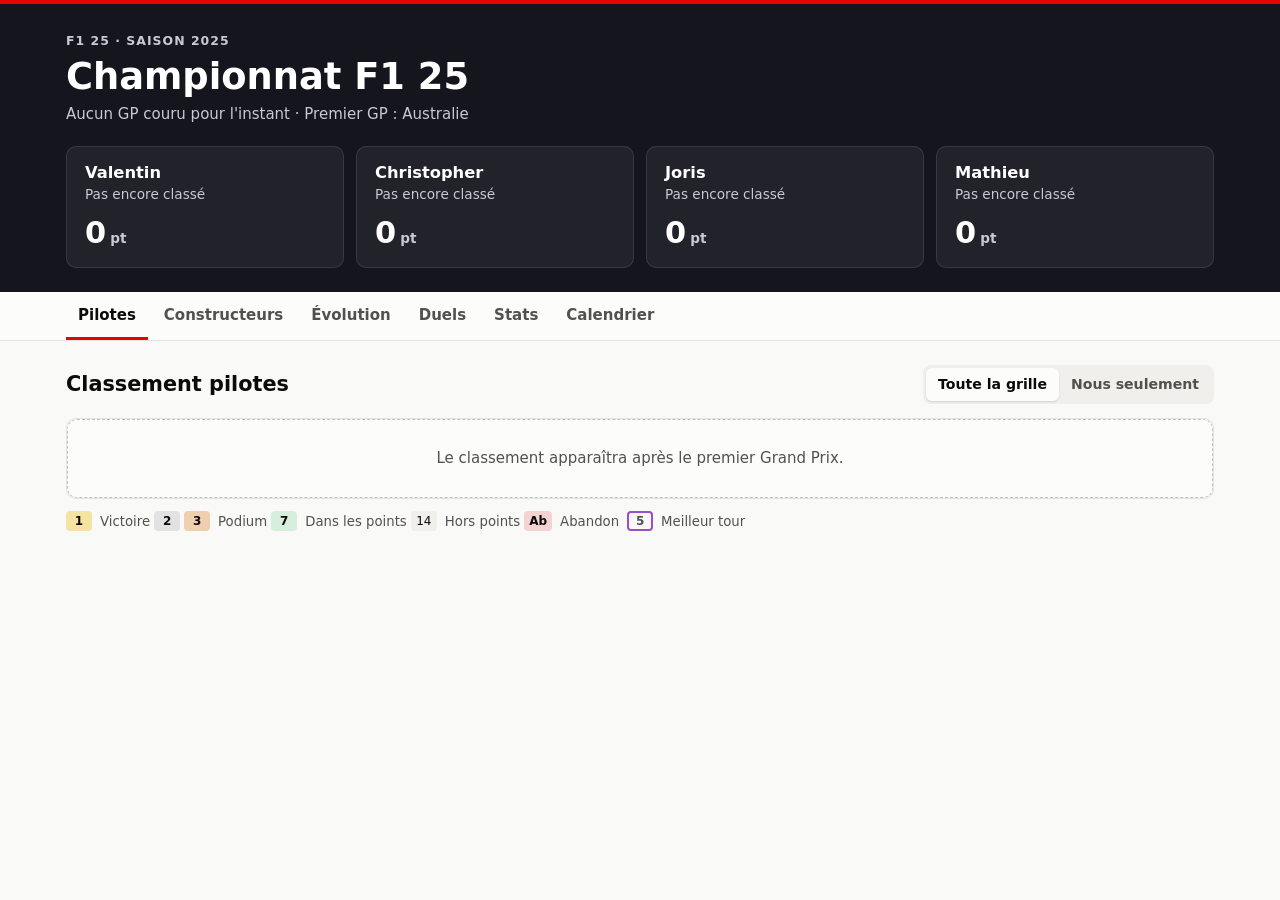
==== docs/index.html @ ed290961 "Championnat F1 25 : enregistreur de télémétrie et page publique Enregistre automatiquement le classe" ====
<!doctype html>
<html lang="fr">
<head>
  <meta charset="utf-8">
  <meta name="viewport" content="width=device-width, initial-scale=1">
  <title>Championnat F1 25</title>
  <meta name="description" content="Classement général de notre championnat F1 25, mis à jour après chaque Grand Prix.">
  <link rel="icon" href="data:image/svg+xml,%3Csvg xmlns='http://www.w3.org/2000/svg' viewBox='0 0 32 32'%3E%3Crect width='32' height='32' rx='6' fill='%23e10600'/%3E%3Cpath d='M6 22l8-12h12l-2 3H15.5l-1.4 2H22l-2 3h-8l-2 4z' fill='white'/%3E%3C/svg%3E">
  <link rel="stylesheet" href="style.css">
</head>
<body>
  <header class="entete">
    <div class="conteneur">
      <p class="surtitre" id="surtitre">F1 25</p>
      <h1 id="titre">Championnat F1 25</h1>
      <p class="sous-titre" id="sous-titre">Chargement…</p>
      <div class="cartes" id="cartes"></div>
    </div>
  </header>

  <nav class="onglets" aria-label="Sections">
    <div class="conteneur onglets-liste" role="tablist">
      <a href="#pilotes" role="tab">Pilotes</a>
      <a href="#ecuries" role="tab">Constructeurs</a>
      <a href="#evolution" role="tab">Évolution</a>
      <a href="#duels" role="tab">Duels</a>
      <a href="#stats" role="tab">Stats</a>
      <a href="#calendrier" role="tab">Calendrier</a>
    </div>
  </nav>

  <main class="conteneur">
    <section id="pilotes" class="section" role="tabpanel">
      <div class="section-tete">
        <h2>Classement pilotes</h2>
        <div class="bascule" data-filtre="pilotes">
          <button type="button" data-valeur="tous" aria-pressed="true">Toute la grille</button>
          <button type="button" data-valeur="nous" aria-pressed="false">Nous seulement</button>
        </div>
      </div>
      <div class="tableau-defilant" id="table-pilotes"></div>
      <p class="legende-cases">
        <span class="case p1">1</span> Victoire
        <span class="case p2">2</span><span class="case p3">3</span> Podium
        <span class="case pts">7</span> Dans les points
        <span class="case hors">14</span> Hors points
        <span class="case ab">Ab</span> Abandon
        <span class="mt-exemple">5</span> Meilleur tour
      </p>
    </section>

    <section id="ecuries" class="section" role="tabpanel" hidden>
      <div class="section-tete"><h2>Classement constructeurs</h2></div>
      <div class="tableau-defilant" id="table-ecuries"></div>
    </section>

    <section id="evolution" class="section" role="tabpanel" hidden>
      <div class="section-tete">
        <h2>Évolution du classement</h2>
        <div class="bascule" data-filtre="evolution">
          <button type="button" data-valeur="points" aria-pressed="true">Points</button>
          <button type="button" data-valeur="rang" aria-pressed="false">Position</button>
        </div>
      </div>
      <div class="carte-graphique">
        <p class="graphique-titre" id="graphique-titre"></p>
        <div class="legende" id="legende"></div>
        <div class="graphique" id="graphique"></div>
      </div>
    </section>

    <section id="duels" class="section" role="tabpanel" hidden>
      <div class="section-tete"><h2>Duels</h2></div>
      <p class="aide">Nombre de courses où chacun a fini devant l'autre, quand les deux étaient au départ.</p>
      <div class="duels" id="liste-duels"></div>
      <h3>Tableau des face-à-face</h3>
      <div class="tableau-defilant" id="matrice-duels"></div>
    </section>

    <section id="stats" class="section" role="tabpanel" hidden>
      <div class="section-tete">
        <h2>Stats pilotes</h2>
        <div class="bascule" data-filtre="stats">
          <button type="button" data-valeur="nous" aria-pressed="true">Nous seulement</button>
          <button type="button" data-valeur="tous" aria-pressed="false">Toute la grille</button>
        </div>
      </div>
      <div class="tableau-defilant" id="table-stats"></div>
    </section>

    <section id="calendrier" class="section" role="tabpanel" hidden>
      <div class="section-tete"><h2>Calendrier</h2></div>
      <ol class="calendrier" id="liste-calendrier"></ol>
    </section>
  </main>

  <footer class="pied conteneur" id="pied"></footer>

  <div class="infobulle" id="infobulle" hidden></div>

  <script src="champ.js"></script>
  <script src="app.js"></script>
</body>
</html>
---- docs/style.css ----
:root {
  color-scheme: light;
  --page: #f9f9f7;
  --surface: #fcfcfb;
  --surface-2: #f0efec;
  --encre: #0b0b0b;
  --encre-2: #52514e;
  --discret: #6f6e69;
  --grille: #e1e0d9;
  --axe: #c3c2b7;
  --bordure: rgba(11, 11, 11, 0.10);
  --accent: #e10600;
  --entete: #15151e;
  --entete-encre: #ffffff;
  --entete-encre-2: #c9c9d1;

  /* Couleurs des joueurs (palette validée daltonisme, ordre fixe) */
  --j1: #2a78d6; --j2: #eb6834; --j3: #1baf7a; --j4: #eda100;
  --j5: #e87ba4; --j6: #008300; --j7: #6250d6; --j8: #e34948;
  --ref: #9b9a94;

  /* Cases de résultats */
  --c-p1: #f5e3a1; --c-p2: #e2e2e2; --c-p3: #efcfae; --c-pts: #d6eedb;
  --c-hors: #f0efec; --c-ab: #f5d3d3; --c-sel: rgba(42, 120, 214, 0.10);
}

@media (prefers-color-scheme: dark) {
  :root:where(:not([data-theme="light"])) {
    color-scheme: dark;
    --page: #0d0d0d; --surface: #1a1a19; --surface-2: #242422;
    --encre: #f0efec; --encre-2: #c3c2b7; --discret: #9a998f;
    --grille: #2c2c2a; --axe: #383835; --bordure: rgba(255, 255, 255, 0.10);
    --entete: #15151e;
    --j1: #3987e5; --j2: #d95926; --j3: #199e70; --j4: #c98500;
    --j5: #d55181; --j6: #008300; --j7: #9085e9; --j8: #e66767;
    --ref: #6f6e69;
    --c-p1: #5a4b14; --c-p2: #474747; --c-p3: #583922; --c-pts: #1e3b25;
    --c-hors: #262624; --c-ab: #4a2222; --c-sel: rgba(57, 135, 229, 0.16);
  }
}
:root[data-theme="dark"] {
  color-scheme: dark;
  --page: #0d0d0d; --surface: #1a1a19; --surface-2: #242422;
  --encre: #f0efec; --encre-2: #c3c2b7; --discret: #9a998f;
  --grille: #2c2c2a; --axe: #383835; --bordure: rgba(255, 255, 255, 0.10);
  --entete: #15151e;
  --j1: #3987e5; --j2: #d95926; --j3: #199e70; --j4: #c98500;
  --j5: #d55181; --j6: #008300; --j7: #9085e9; --j8: #e66767;
  --ref: #6f6e69;
  --c-p1: #5a4b14; --c-p2: #474747; --c-p3: #583922; --c-pts: #1e3b25;
  --c-hors: #262624; --c-ab: #4a2222; --c-sel: rgba(57, 135, 229, 0.16);
}

* { box-sizing: border-box; }
[hidden] { display: none !important; }
html { -webkit-text-size-adjust: 100%; }
body {
  margin: 0;
  background: var(--page);
  color: var(--encre);
  font: 15px/1.45 system-ui, -apple-system, "Segoe UI", Roboto, sans-serif;
}
h1, h2, h3 { line-height: 1.15; margin: 0; }
h2 { font-size: 1.3rem; }
h3 { font-size: 1.05rem; margin: 28px 0 10px; }
button { font: inherit; color: inherit; }
.conteneur { max-width: 1180px; margin: 0 auto; padding: 0 16px; }

/* --- En-tête ----------------------------------------------------------- */
.entete {
  background: var(--entete);
  color: var(--entete-encre);
  border-top: 4px solid var(--accent);
  padding: 28px 0 24px;
}
.surtitre {
  margin: 0 0 6px; font-size: 0.78rem; font-weight: 700; letter-spacing: 0.08em;
  text-transform: uppercase; color: var(--entete-encre-2);
}
.entete h1 { font-size: clamp(1.6rem, 4vw, 2.3rem); font-weight: 800; }
.sous-titre { margin: 6px 0 20px; color: var(--entete-encre-2); }
.cartes { display: grid; grid-template-columns: repeat(auto-fit, minmax(200px, 1fr)); gap: 12px; }
.cartes > *, .duels > * { min-width: 0; }
.carte-joueur {
  position: relative; background: rgba(255, 255, 255, 0.06); border: 1px solid rgba(255, 255, 255, 0.10);
  border-radius: 10px; padding: 14px 14px 12px 18px; overflow: hidden;
}
.carte-joueur::before {
  content: ""; position: absolute; left: 0; top: 0; bottom: 0; width: 5px; background: var(--couleur);
}
.carte-joueur .nom { font-weight: 700; font-size: 1.02rem; }
.carte-joueur .rang { color: var(--entete-encre-2); font-size: 0.85rem; }
.carte-joueur .points { font-size: 1.9rem; font-weight: 800; margin-top: 6px; }
.carte-joueur .points small { font-size: 0.85rem; font-weight: 600; color: var(--entete-encre-2); margin-left: 4px; }
.carte-joueur .detail { font-size: 0.83rem; color: var(--entete-encre-2); }

/* --- Onglets ----------------------------------------------------------- */
.onglets {
  position: sticky; top: 0; z-index: 5; background: var(--surface);
  border-bottom: 1px solid var(--bordure);
}
.onglets-liste { display: flex; gap: 4px; overflow-x: auto; scrollbar-width: none; }
.onglets-liste::-webkit-scrollbar { display: none; }
.onglets a {
  flex: 0 0 auto; padding: 13px 12px 11px; color: var(--encre-2); text-decoration: none; font-weight: 600;
  border-bottom: 3px solid transparent;
}
.onglets a:hover { color: var(--encre); }
.onglets a[aria-selected="true"] { color: var(--encre); border-bottom-color: var(--accent); }

/* --- Sections ---------------------------------------------------------- */
.section { padding: 24px 0 8px; }
.section-tete { display: flex; align-items: center; justify-content: space-between; gap: 12px; flex-wrap: wrap; margin-bottom: 14px; }
.aide { color: var(--encre-2); margin: -6px 0 16px; }
.vide {
  padding: 28px 16px; text-align: center; color: var(--encre-2); background: var(--surface);
  border: 1px dashed var(--axe); border-radius: 10px;
}

.bascule { display: inline-flex; background: var(--surface-2); border-radius: 8px; padding: 3px; }
.bascule button {
  border: 0; background: transparent; padding: 6px 12px; border-radius: 6px; cursor: pointer;
  font-size: 0.88rem; font-weight: 600; color: var(--encre-2);
}
.bascule button[aria-pressed="true"] { background: var(--surface); color: var(--encre); box-shadow: 0 1px 2px rgba(0, 0, 0, 0.12); }

/* --- Tableaux ---------------------------------------------------------- */
.tableau-defilant {
  overflow-x: auto; background: var(--surface); border: 1px solid var(--bordure); border-radius: 10px;
}
table { border-collapse: collapse; width: 100%; font-variant-numeric: tabular-nums; }
th, td { padding: 8px 10px; text-align: left; white-space: nowrap; border-bottom: 1px solid var(--grille); }
th { font-size: 0.75rem; text-transform: uppercase; letter-spacing: 0.04em; color: var(--discret); font-weight: 700; background: var(--surface); }
tbody tr:last-child td { border-bottom: 0; }
td.num, th.num { text-align: right; }
td.centre, th.centre { text-align: center; }
.colle {
  position: sticky; left: 0; z-index: 1; background: var(--surface);
  box-shadow: 1px 0 0 var(--grille);
}
tr.est-joueur td { background: var(--c-sel); }
tr.est-joueur td.colle { background: linear-gradient(var(--c-sel), var(--c-sel)), var(--surface); }
.rang-cell { display: inline-block; width: 1.6em; color: var(--encre-2); font-weight: 700; vertical-align: middle; }
.pilote { display: inline-flex; align-items: center; gap: 8px; font-weight: 600; vertical-align: middle; }
.pastille { width: 10px; height: 10px; border-radius: 50%; flex: 0 0 auto; box-shadow: 0 0 0 2px var(--surface); }
.trait-ecurie { width: 4px; height: 16px; border-radius: 2px; flex: 0 0 auto; }
.ecurie-nom { color: var(--encre-2); }
.total { font-weight: 800; }
.badge {
  display: inline-block; font-size: 0.7rem; font-weight: 700; padding: 1px 6px; border-radius: 4px;
  background: var(--surface-2); color: var(--encre-2); vertical-align: 1px;
}

.case {
  display: inline-flex; align-items: center; justify-content: center; min-width: 30px; height: 24px; padding: 0 5px;
  border-radius: 4px; font-size: 0.82rem; font-weight: 700; color: var(--encre);
}
.case.p1 { background: var(--c-p1); }
.case.p2 { background: var(--c-p2); }
.case.p3 { background: var(--c-p3); }
.case.pts { background: var(--c-pts); }
.case.hors { background: var(--c-hors); font-weight: 500; }
.case.ab { background: var(--c-ab); }
.case.absent { color: var(--discret); font-weight: 500; }
.case.mt { box-shadow: inset 0 0 0 2px #9b4dca; }
td.res { padding: 6px 3px; text-align: center; }
th.res { padding: 8px 3px; text-align: center; }
.legende-cases { display: flex; flex-wrap: wrap; align-items: center; gap: 6px 8px; color: var(--encre-2); font-size: 0.83rem; margin: 12px 0 0; }
.legende-cases .case { min-width: 26px; height: 20px; font-size: 0.75rem; }
.legende-cases .case + .case { margin-left: -4px; }
.mt-exemple {
  display: inline-flex; align-items: center; justify-content: center; min-width: 26px; height: 20px;
  border-radius: 4px; font-size: 0.75rem; font-weight: 700; box-shadow: inset 0 0 0 2px #9b4dca;
}

/* --- Graphique --------------------------------------------------------- */
.carte-graphique { background: var(--surface); border: 1px solid var(--bordure); border-radius: 10px; padding: 16px; }
.graphique-titre { margin: 0 0 8px; color: var(--encre-2); font-size: 0.9rem; }
.legende { display: flex; flex-wrap: wrap; gap: 6px 16px; margin-bottom: 8px; font-size: 0.88rem; color: var(--encre-2); }
.legende span { display: inline-flex; align-items: center; gap: 6px; }
.cle-ligne { width: 16px; height: 2px; border-radius: 1px; display: inline-block; }
.graphique { position: relative; width: 100%; }
.graphique svg { display: block; width: 100%; height: auto; overflow: visible; }
.graphique text { font-family: inherit; }
.graphique .axe-texte { fill: var(--discret); font-size: 11px; font-variant-numeric: tabular-nums; }
.graphique .etiquette { fill: var(--encre); font-size: 12px; font-weight: 600; }
.graphique .etiquette-val { fill: var(--encre-2); font-size: 11px; font-variant-numeric: tabular-nums; }

.infobulle {
  position: fixed; z-index: 20; pointer-events: none; background: var(--surface); color: var(--encre);
  border: 1px solid var(--bordure); border-radius: 8px; box-shadow: 0 6px 20px rgba(0, 0, 0, 0.18);
  padding: 8px 10px; font-size: 0.85rem; min-width: 150px; max-width: 260px;
}
.infobulle .titre-bulle { color: var(--encre-2); font-size: 0.78rem; margin-bottom: 4px; }
.infobulle .ligne-bulle { display: flex; align-items: center; gap: 8px; }
.infobulle .ligne-bulle strong { font-variant-numeric: tabular-nums; min-width: 2.5em; }
.infobulle .ligne-bulle span:last-child { color: var(--encre-2); }

/* --- Duels ------------------------------------------------------------- */
.duels { display: grid; grid-template-columns: repeat(auto-fit, minmax(260px, 1fr)); gap: 12px; }
.duel { background: var(--surface); border: 1px solid var(--bordure); border-radius: 10px; padding: 14px; }
.duel-ligne { display: flex; align-items: center; justify-content: space-between; gap: 8px; }
.duel-nom { display: inline-flex; align-items: center; gap: 6px; font-weight: 600; min-width: 0; }
.duel-nom span:last-child { overflow: hidden; text-overflow: ellipsis; white-space: nowrap; }
.duel-score { font-size: 1.5rem; font-weight: 800; font-variant-numeric: tabular-nums; white-space: nowrap; }
.duel-barre { display: flex; gap: 2px; height: 8px; margin: 10px 0 8px; }
.duel-barre span { border-radius: 4px; min-width: 4px; }
.duel-barre .neutre { background: var(--surface-2); flex: 1; }
.duel-detail { font-size: 0.83rem; color: var(--encre-2); }

/* --- Calendrier -------------------------------------------------------- */
.calendrier { list-style: none; margin: 0; padding: 0; display: grid; grid-template-columns: repeat(auto-fill, minmax(250px, 1fr)); gap: 10px; }
.gp { background: var(--surface); border: 1px solid var(--bordure); border-radius: 10px; padding: 12px 14px; }
.gp.a-venir { opacity: 0.6; }
.gp.prochain { border-color: var(--accent); box-shadow: inset 3px 0 0 var(--accent); opacity: 1; }
.gp-tete { display: flex; justify-content: space-between; align-items: baseline; gap: 8px; }
.gp-manche { font-size: 0.75rem; font-weight: 700; color: var(--discret); text-transform: uppercase; letter-spacing: 0.05em; }
.gp-nom { font-weight: 700; margin: 2px 0 6px; }
.gp-ligne { font-size: 0.85rem; color: var(--encre-2); display: flex; align-items: center; gap: 6px; }
.gp-ligne strong { color: var(--encre); }

.pied { color: var(--discret); font-size: 0.82rem; padding-top: 24px; padding-bottom: 32px; }

@media (max-width: 640px) {
  .entete { padding: 20px 0 18px; }
  .cartes { grid-template-columns: 1fr 1fr; gap: 8px; }
  .carte-joueur { padding: 10px 10px 10px 14px; }
  .carte-joueur .points { font-size: 1.5rem; }
  .masque-mobile { display: none; }
  th, td { padding: 7px 8px; }
}
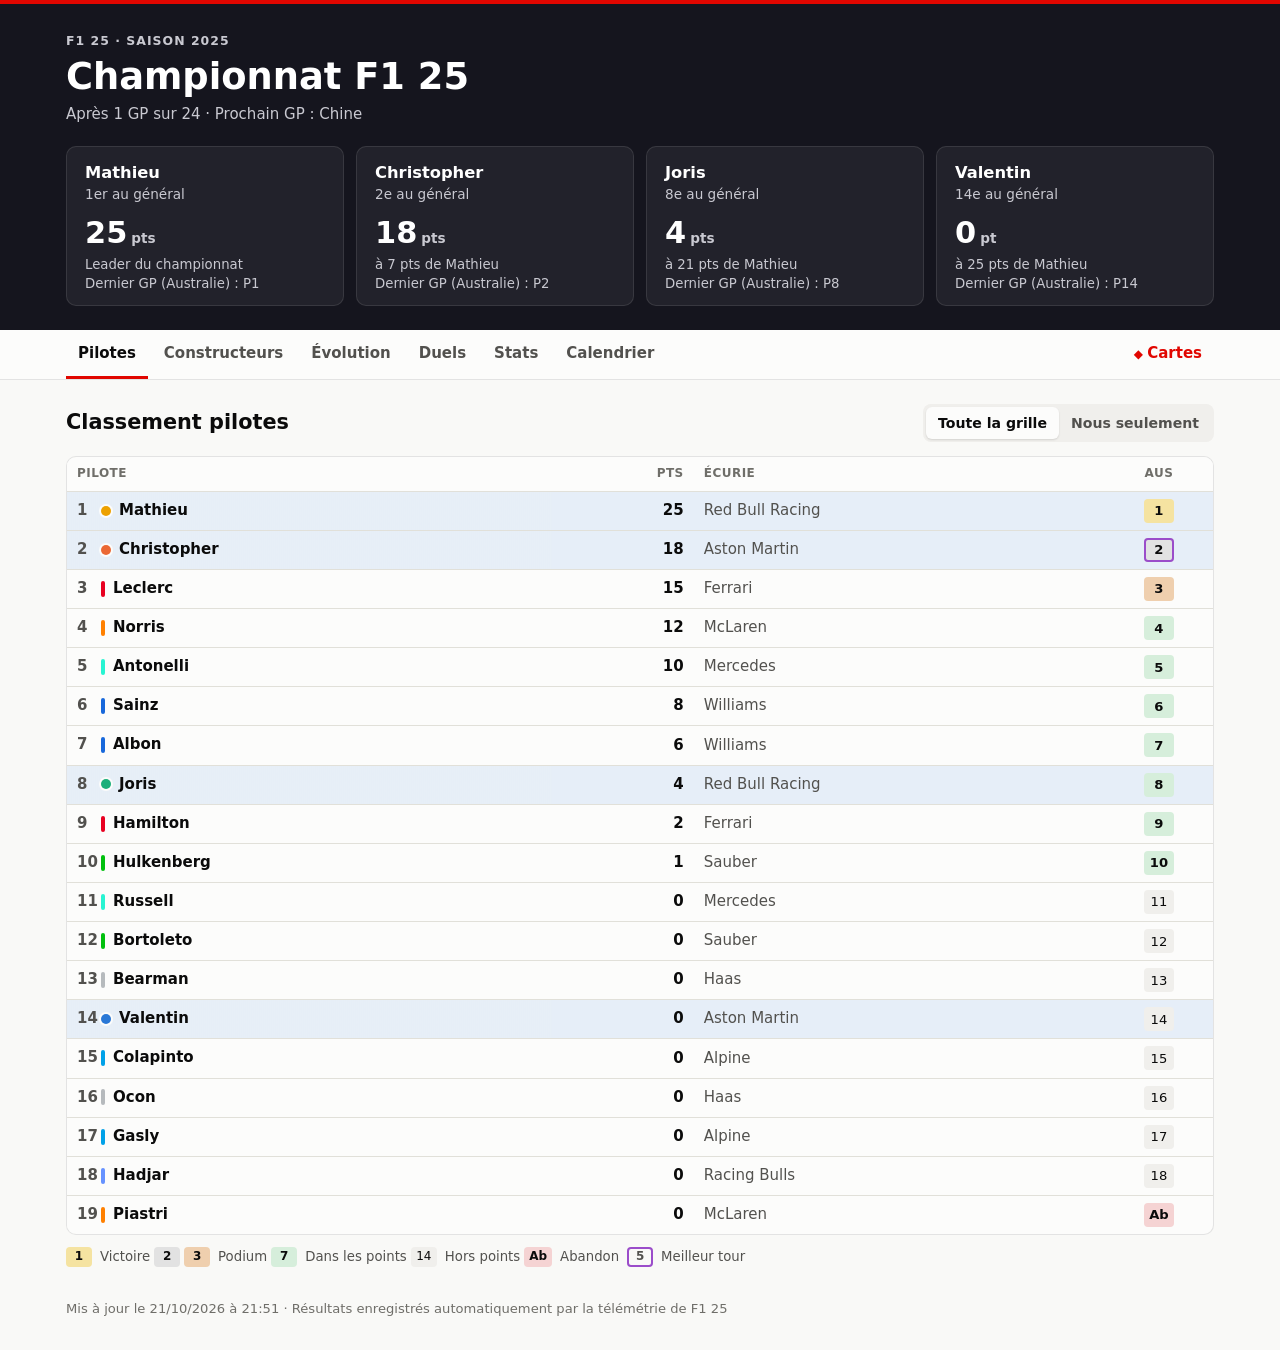
==== commit e84c7e6d: "Jeu de cartes pilotes et identification des joueurs par numéro - Page Cartes : 302 cartes pilote × é" ====
--- a/docs/index.html
+++ b/docs/index.html
@@ -26,6 +26,7 @@
       <a href="#duels" role="tab">Duels</a>
       <a href="#stats" role="tab">Stats</a>
       <a href="#calendrier" role="tab">Calendrier</a>
+      <a href="cartes/" class="lien-cartes">Cartes</a>
     </div>
   </nav>
 
--- a/docs/style.css
+++ b/docs/style.css
@@ -107,6 +107,8 @@
 }
 .onglets a:hover { color: var(--encre); }
 .onglets a[aria-selected="true"] { color: var(--encre); border-bottom-color: var(--accent); }
+.onglets a.lien-cartes { margin-left: auto; color: var(--accent); }
+.onglets a.lien-cartes::before { content: "◆ "; font-size: 0.8em; }
 
 /* --- Sections ---------------------------------------------------------- */
 .section { padding: 24px 0 8px; }
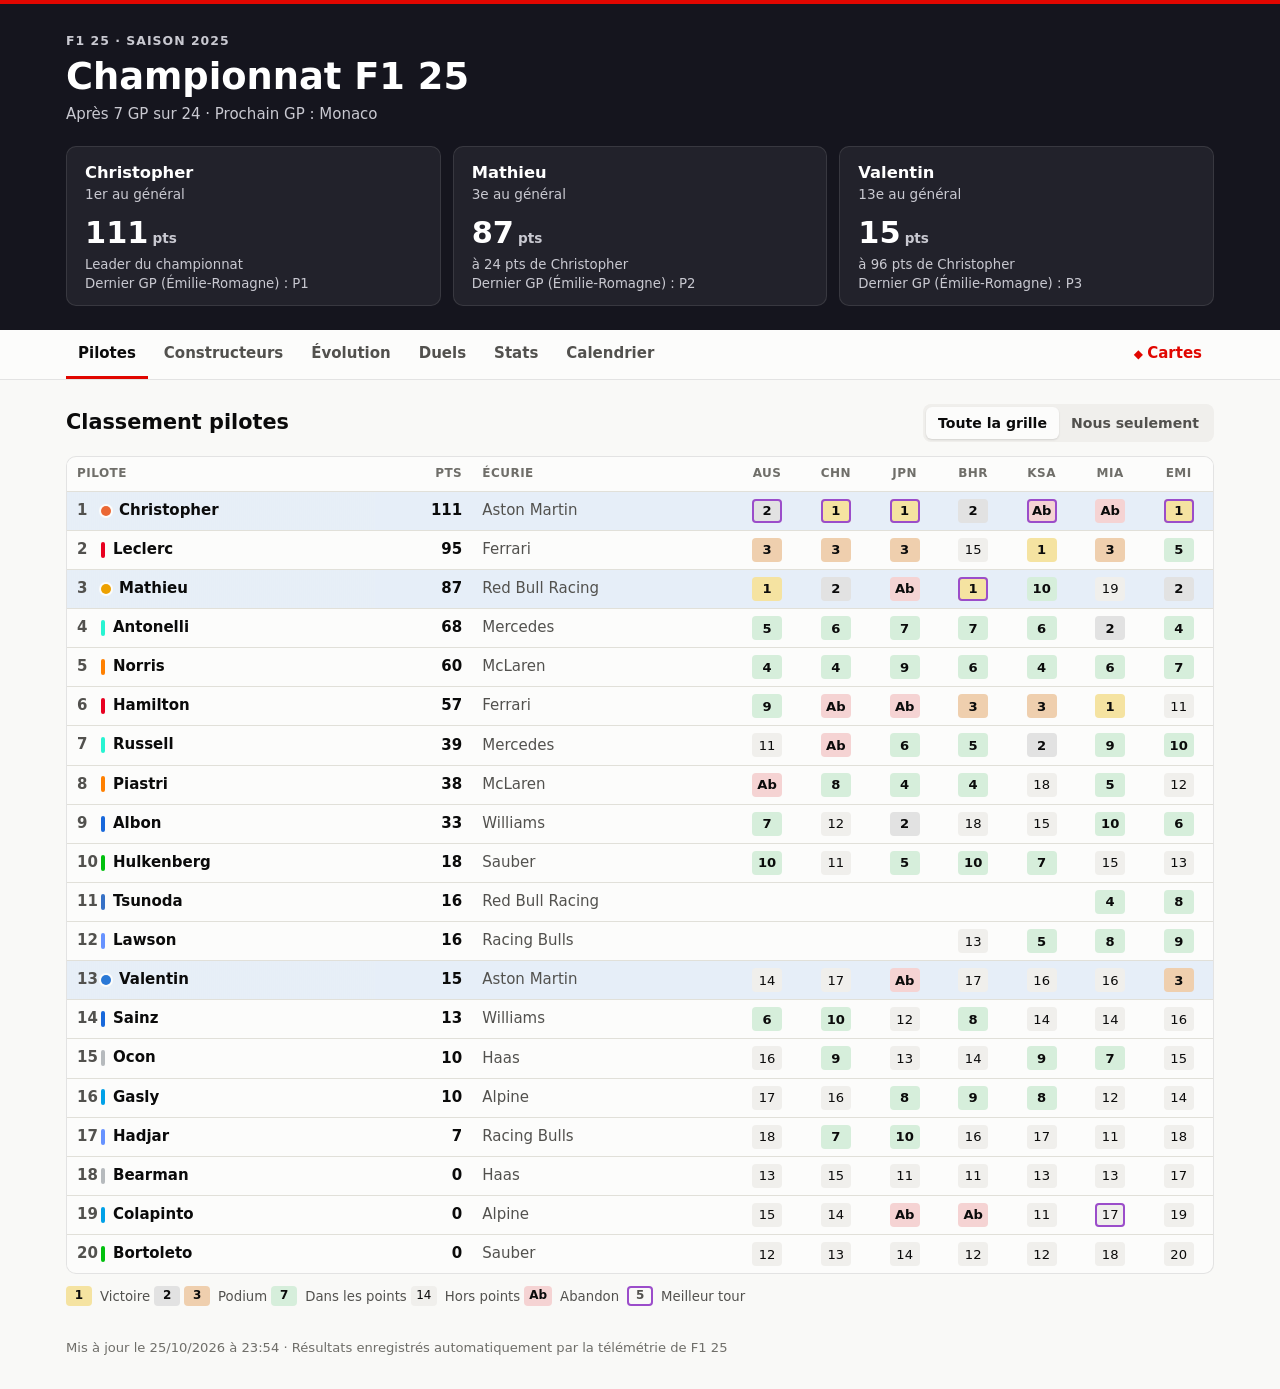
==== commit b1dcaa8d: "Site : version dans les scripts pour forcer le rechargement par les navigateurs Co-Authored-By: Clau" ====
--- a/docs/index.html
+++ b/docs/index.html
@@ -6,7 +6,7 @@
   <title>Championnat F1 25</title>
   <meta name="description" content="Classement général de notre championnat F1 25, mis à jour après chaque Grand Prix.">
   <link rel="icon" href="data:image/svg+xml,%3Csvg xmlns='http://www.w3.org/2000/svg' viewBox='0 0 32 32'%3E%3Crect width='32' height='32' rx='6' fill='%23e10600'/%3E%3Cpath d='M6 22l8-12h12l-2 3H15.5l-1.4 2H22l-2 3h-8l-2 4z' fill='white'/%3E%3C/svg%3E">
-  <link rel="stylesheet" href="style.css">
+  <link rel="stylesheet" href="style.css?v=202610260016">
 </head>
 <body>
   <header class="entete">
@@ -99,7 +99,7 @@
 
   <div class="infobulle" id="infobulle" hidden></div>
 
-  <script src="champ.js"></script>
-  <script src="app.js"></script>
+  <script src="champ.js?v=202610260016"></script>
+  <script src="app.js?v=202610260016"></script>
 </body>
 </html>
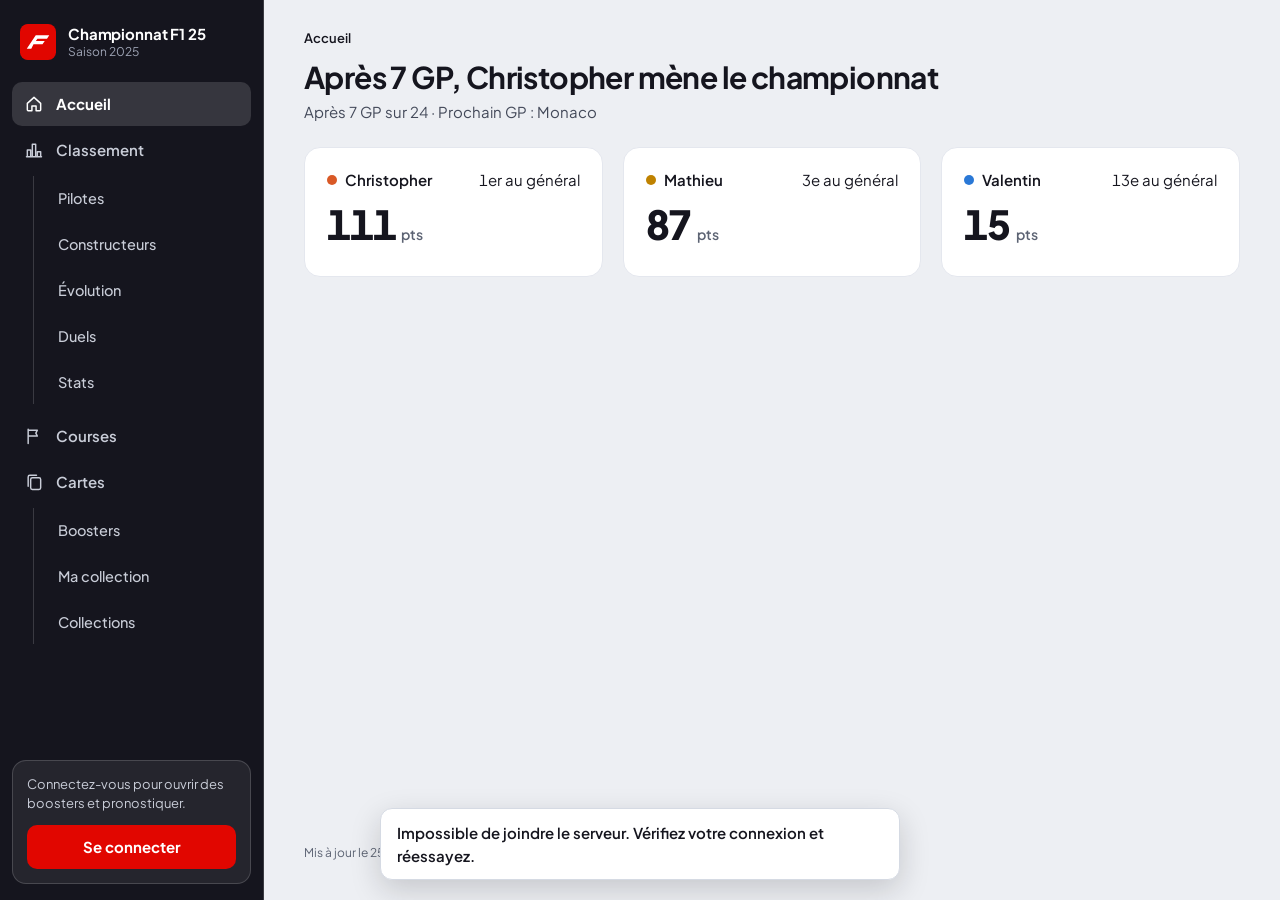
==== commit b9e39054: "Refonte du site (piste C) : page unique, menu latéral, routeur et jetons de style Fondations de la r" ====
--- a/docs/index.html
+++ b/docs/index.html
@@ -4,102 +4,360 @@
   <meta charset="utf-8">
   <meta name="viewport" content="width=device-width, initial-scale=1">
   <title>Championnat F1 25</title>
-  <meta name="description" content="Classement général de notre championnat F1 25, mis à jour après chaque Grand Prix.">
+  <meta name="description" content="Championnat F1 25 entre amis : classement mis à jour après chaque Grand Prix, calendrier, cartes à collectionner et pronostics.">
+  <meta name="color-scheme" content="light dark">
+  <meta name="theme-color" content="#15151E">
   <link rel="icon" href="data:image/svg+xml,%3Csvg xmlns='http://www.w3.org/2000/svg' viewBox='0 0 32 32'%3E%3Crect width='32' height='32' rx='6' fill='%23e10600'/%3E%3Cpath d='M6 22l8-12h12l-2 3H15.5l-1.4 2H22l-2 3h-8l-2 4z' fill='white'/%3E%3C/svg%3E">
-  <link rel="stylesheet" href="style.css?v=202610260016">
+  <link rel="preload" href="fonts/PlusJakartaSans-latin.woff2" as="font" type="font/woff2" crossorigin>
+  <link rel="stylesheet" href="site.css?v=202610261300">
+  <link rel="stylesheet" href="classement.css?v=202610261300">
+  <link rel="stylesheet" href="cartes/cartes.css?v=202610261300">
 </head>
 <body>
-  <header class="entete">
-    <div class="conteneur">
-      <p class="surtitre" id="surtitre">F1 25</p>
-      <h1 id="titre">Championnat F1 25</h1>
-      <p class="sous-titre" id="sous-titre">Chargement…</p>
-      <div class="cartes" id="cartes"></div>
+  <a class="evitement" href="#contenu" id="evitement">Aller au contenu</a>
+
+  <svg width="0" height="0" style="position:absolute" aria-hidden="true" focusable="false">
+    <defs>
+      <!-- Icônes de l'interface (trait fin, couleur du texte) -->
+      <symbol id="logo" viewBox="0 0 32 32"><rect width="32" height="32" rx="7" fill="#E10600"/><path d="M6 22l8-12h12l-2 3H15.5l-1.4 2H22l-2 3h-8l-2 4z" fill="#fff"/></symbol>
+      <symbol id="i-accueil" viewBox="0 0 24 24"><path d="M4 11.2 12 4l8 7.2V19a1 1 0 0 1-1 1h-4.5v-5.5h-5V20H5a1 1 0 0 1-1-1z"/></symbol>
+      <symbol id="i-classement" viewBox="0 0 24 24"><path d="M4 20v-8h4v8M10 20V5h4v15M16 20v-6h4v6M3 20h18"/></symbol>
+      <symbol id="i-courses" viewBox="0 0 24 24"><path d="M5 21V4M5 5h11l-1.8 3.5L16 12H5"/></symbol>
+      <symbol id="i-cartes" viewBox="0 0 24 24"><rect x="8" y="7" width="12" height="14" rx="2"/><path d="M5 17V6a2 2 0 0 1 2-2h8"/></symbol>
+      <symbol id="i-chevron" viewBox="0 0 24 24"><path d="m9 6 6 6-6 6"/></symbol>
+      <symbol id="i-fleche" viewBox="0 0 24 24"><path d="M5 12h14M13 6l6 6-6 6"/></symbol>
+      <symbol id="i-sortie" viewBox="0 0 24 24"><path d="M10 4H6a2 2 0 0 0-2 2v12a2 2 0 0 0 2 2h4M15 8l4 4-4 4M19 12H9"/></symbol>
+      <symbol id="i-horloge" viewBox="0 0 24 24"><circle cx="12" cy="12" r="8"/><path d="M12 8v4.5l3 1.5"/></symbol>
+      <!-- Casque stylisé de profil (aucun visage), recoloré par --c1 --c2 --c3 : sert aux cartes -->
+      <clipPath id="clip-coque">
+        <path d="M26 104 C26 52 68 20 120 20 C162 20 190 50 190 90 L190 150 C190 165 180 175 164 176 L110 178 C60 178 26 152 26 104 Z"/>
+      </clipPath>
+      <symbol id="casque" viewBox="0 0 200 200">
+        <path d="M32 120 L12 130 L22 150 L42 144 Z" style="fill:var(--c3, #222)"/>
+        <g clip-path="url(#clip-coque)">
+          <path d="M26 104 C26 52 68 20 120 20 C162 20 190 50 190 90 L190 150 C190 165 180 175 164 176 L110 178 C60 178 26 152 26 104 Z" style="fill:var(--c1, #888)"/>
+          <path d="M40 70 C64 34 108 20 150 32 L142 48 C110 40 78 50 56 82 Z" style="fill:var(--c2, #ddd)"/>
+          <path d="M56 82 C78 50 110 40 142 48 L138 56 C112 50 86 58 64 88 Z" style="fill:var(--c3, #222)"/>
+          <path d="M26 104 C26 92 29 80 34 70 L46 78 C41 86 38 95 38 104 C38 120 44 136 54 150 L42 156 C32 142 26 124 26 104 Z" style="fill:var(--c2, #ddd)"/>
+          <path d="M118 126 C150 118 176 122 190 130 L190 150 C190 165 180 175 164 176 L118 178 Z" fill="rgba(0,0,0,0.18)"/>
+          <path d="M30 128 C52 162 92 180 134 180 L164 178 C182 176 192 164 192 148 L190 142 C160 166 90 170 30 128 Z" fill="rgba(0,0,0,0.3)"/>
+          <path d="M56 46 C80 26 112 20 142 26 C112 28 86 38 68 58 Z" fill="rgba(255,255,255,0.22)"/>
+          <path d="M94 72 C130 62 170 66 198 82 L198 120 C170 108 134 106 100 114 C90 116 84 110 84 98 C84 86 88 74 94 72 Z" fill="#0d0d14"/>
+          <path d="M94 72 C130 62 170 66 198 82 L198 120 C170 108 134 106 100 114 C90 116 84 110 84 98 C84 86 88 74 94 72 Z" fill="none" stroke="rgba(255,255,255,0.22)" stroke-width="2"/>
+          <path d="M100 80 C132 72 164 76 192 88 L192 95 C162 84 132 82 102 88 Z" fill="rgba(255,255,255,0.32)"/>
+          <path d="M114 104 C140 98 166 100 190 108 L190 114 C166 106 140 106 116 111 Z" fill="rgba(255,255,255,0.08)"/>
+          <rect x="108" y="32" width="26" height="6" rx="3" fill="#15151e" opacity="0.8"/>
+          <rect x="150" y="146" width="24" height="4" rx="2" fill="#15151e"/>
+          <rect x="146" y="154" width="24" height="4" rx="2" fill="#15151e"/>
+          <rect x="142" y="162" width="24" height="4" rx="2" fill="#15151e"/>
+        </g>
+        <circle cx="92" cy="98" r="9" style="fill:var(--c2, #ddd)"/>
+        <circle cx="92" cy="98" r="4" style="fill:var(--c3, #222)"/>
+      </symbol>
+      <symbol id="couronne" viewBox="0 0 24 24">
+        <path d="M3 18.5 L4.6 7.5 L9.2 12 L12 4.5 L14.8 12 L19.4 7.5 L21 18.5 Z"/>
+        <rect x="3" y="19.5" width="18" height="2" rx="1"/>
+      </symbol>
+    </defs>
+  </svg>
+
+  <div class="site" id="site">
+
+    <!-- Barre latérale : le plan complet du site, toujours visible sur ordinateur -->
+    <aside class="lateral" id="lateral">
+      <a class="marque" href="#/" aria-label="Accueil du Championnat F1 25">
+        <svg class="logo" aria-hidden="true"><use href="#logo"/></svg>
+        <span><b id="marque-titre">Championnat F1 25</b><small id="marque-saison">Saison 2025</small></span>
+      </a>
+      <nav class="menu" id="menu" aria-label="Plan du site">
+        <a class="menu-lien" href="#/" data-route="accueil"><svg class="ic" aria-hidden="true"><use href="#i-accueil"/></svg>Accueil</a>
+        <a class="menu-lien" href="#/classement" data-route="classement"><svg class="ic" aria-hidden="true"><use href="#i-classement"/></svg>Classement</a>
+        <div class="sous-menu">
+          <a class="menu-lien" href="#/classement/pilotes" data-route="classement/pilotes">Pilotes</a>
+          <a class="menu-lien" href="#/classement/constructeurs" data-route="classement/constructeurs">Constructeurs</a>
+          <a class="menu-lien" href="#/classement/evolution" data-route="classement/evolution">Évolution</a>
+          <a class="menu-lien" href="#/classement/duels" data-route="classement/duels">Duels</a>
+          <a class="menu-lien" href="#/classement/stats" data-route="classement/stats">Stats</a>
+        </div>
+        <a class="menu-lien" href="#/courses" data-route="courses"><svg class="ic" aria-hidden="true"><use href="#i-courses"/></svg>Courses</a>
+        <a class="menu-lien" href="#/cartes" data-route="cartes"><svg class="ic" aria-hidden="true"><use href="#i-cartes"/></svg>Cartes</a>
+        <div class="sous-menu">
+          <a class="menu-lien" href="#/cartes/boosters" data-route="cartes/boosters">Boosters</a>
+          <a class="menu-lien" href="#/cartes/collection" data-route="cartes/collection">Ma collection</a>
+          <a class="menu-lien" href="#/cartes/collections" data-route="cartes/collections">Collections</a>
+          <a class="menu-lien" href="#/cartes/pronostics" data-route="cartes/pronostics" id="menu-pronostics" hidden>Pronostics</a>
+        </div>
+      </nav>
+      <div class="compte" id="compte"></div>
+    </aside>
+
+    <div class="zone">
+      <!-- Téléphone : barre d'application en haut (la barre latérale n'existe pas) -->
+      <header class="barre-app" id="barre-app">
+        <a class="marque-mobile" href="#/"><svg class="logo" aria-hidden="true"><use href="#logo"/></svg>Championnat F1 25</a>
+        <div class="compte-mobile" id="compte-mobile"></div>
+      </header>
+
+      <div data-section="cartes">
+        <div class="bandeau-demo" id="bandeau-demo" hidden>
+          <span><strong>Mode démo</strong> — le vrai jeu arrive bientôt. Ici, chaque pilote a 40 boosters, chacun (spectateurs compris) 3 boosters offerts, pour essayer, et rien de ce que vous ouvrez n'est conservé.</span>
+          <button type="button" class="lien-bouton" id="btn-reinit-demo">Réinitialiser la démo</button>
+        </div>
+      </div>
+
+      <main class="contenu" id="contenu" tabindex="-1">
+        <nav class="fil-ariane" id="fil-ariane" aria-label="Fil d'Ariane"></nav>
+        <header class="entete-page" id="entete-page">
+          <div class="entete-texte">
+            <h1 id="titre-page" tabindex="-1">Championnat F1 25</h1>
+            <p id="sous-titre-page"></p>
+          </div>
+          <div class="entete-actions" id="entete-actions"></div>
+        </header>
+        <nav class="sous-menu-mobile" id="sous-menu-mobile" aria-label="Sections" hidden></nav>
+        <noscript><p class="vide">Ce site a besoin de JavaScript pour afficher le classement.</p></noscript>
+
+        <!-- ============================ Accueil ============================ -->
+        <section class="panneau" id="accueil" hidden>
+          <div id="accueil-contenu"><div class="vide">Chargement…</div></div>
+        </section>
+
+        <!-- ============================ Classement ============================ -->
+        <section class="panneau" id="pilotes" hidden>
+          <h2 class="sr-seulement">Classement pilotes</h2>
+          <div class="bascule" data-filtre="pilotes" data-entete-actions role="group" aria-label="Pilotes affichés">
+            <button type="button" data-valeur="tous" aria-pressed="true">Toute la grille</button>
+            <button type="button" data-valeur="nous" aria-pressed="false">Nous seulement</button>
+          </div>
+          <div class="tableau-defilant" id="table-pilotes"></div>
+          <p class="legende-cases">
+            <span class="case p1">1</span> Victoire
+            <span class="case p2">2</span><span class="case p3">3</span> Podium
+            <span class="case pts">7</span> Dans les points
+            <span class="case hors">14</span> Hors points
+            <span class="case ab">Ab</span> Abandon
+            <span class="mt-exemple">5</span> Meilleur tour
+          </p>
+        </section>
+
+        <section class="panneau" id="ecuries" hidden>
+          <h2 class="sr-seulement">Classement constructeurs</h2>
+          <div class="tableau-defilant" id="table-ecuries"></div>
+        </section>
+
+        <section class="panneau" id="evolution" hidden>
+          <h2 class="sr-seulement">Évolution du classement</h2>
+          <div class="bascule" data-filtre="evolution" data-entete-actions role="group" aria-label="Mesure affichée">
+            <button type="button" data-valeur="points" aria-pressed="true">Points</button>
+            <button type="button" data-valeur="rang" aria-pressed="false">Position</button>
+          </div>
+          <div class="carte-graphique">
+            <p class="graphique-titre" id="graphique-titre"></p>
+            <div class="legende" id="legende"></div>
+            <div class="graphique" id="graphique"></div>
+          </div>
+        </section>
+
+        <section class="panneau" id="duels" hidden>
+          <h2 class="sr-seulement">Duels</h2>
+          <p class="aide">Nombre de courses où chacun a fini devant l'autre, quand les deux étaient au départ.</p>
+          <div class="duels" id="liste-duels"></div>
+          <h3>Tableau des face-à-face</h3>
+          <div class="tableau-defilant" id="matrice-duels"></div>
+        </section>
+
+        <section class="panneau" id="stats" hidden>
+          <h2 class="sr-seulement">Stats pilotes</h2>
+          <div class="bascule" data-filtre="stats" data-entete-actions role="group" aria-label="Pilotes affichés">
+            <button type="button" data-valeur="nous" aria-pressed="true">Nous seulement</button>
+            <button type="button" data-valeur="tous" aria-pressed="false">Toute la grille</button>
+          </div>
+          <div class="tableau-defilant" id="table-stats"></div>
+        </section>
+
+        <!-- ============================ Courses ============================ -->
+        <section class="panneau" id="courses" hidden>
+          <h2 class="sr-seulement">Calendrier des courses</h2>
+          <ol class="calendrier" id="liste-calendrier"></ol>
+        </section>
+
+        <!-- ============================ Cartes ============================ -->
+        <div class="intro-cartes" id="intro-cartes" data-section="cartes">
+          <p class="aide" id="sous-titre-cartes">Chargement du catalogue…</p>
+        </div>
+
+        <section class="panneau section" id="boosters" hidden>
+          <div class="section-tete">
+            <h2>Boosters</h2>
+            <div class="puces" id="boosters-compteur"></div>
+          </div>
+          <p class="aide"><span class="ratio-boosters">1 point au championnat = 1 booster</span> de 5 cartes ; la 5<sup>e</sup> carte est au moins Peu commune. Un doublon est recyclé automatiquement en fragments, et les fragments servent à fabriquer la carte manquante de votre choix.<span class="aide-offerts" data-forme="longue" hidden></span><span class="aide-spectateur" hidden></span></p>
+
+          <div class="vide" id="boosters-hors-ligne" hidden>
+            <p>Connectez-vous pour ouvrir vos boosters.</p>
+            <button type="button" class="bouton" data-action="connexion">Se connecter</button>
+          </div>
+
+          <div id="boosters-zone" hidden>
+            <div class="actions" id="boosters-actions">
+              <button type="button" class="bouton" id="btn-ouvrir-1">Ouvrir 1</button>
+              <button type="button" class="bouton secondaire" id="btn-ouvrir-10">Ouvrir 10</button>
+              <button type="button" class="bouton secondaire" id="btn-ouvrir-tout">Tout ouvrir</button>
+              <button type="button" class="bouton secondaire" id="btn-tout-reveler" hidden>Tout révéler</button>
+            </div>
+            <div class="offerts" id="offerts" hidden>
+              <strong>Boosters offerts</strong>
+              <span class="offerts-stock" id="offerts-stock"></span>
+              <div class="offerts-barre" aria-hidden="true"><i id="offerts-progres"></i></div>
+              <span class="offerts-texte" id="offerts-texte"></span>
+            </div>
+            <p class="indication" id="indication"></p>
+            <div class="scene" id="scene">
+              <div class="paquet" id="paquet">
+                <div class="couche haut" id="paquet-haut"></div>
+                <div class="couche bas" id="paquet-bas"></div>
+                <span class="paquet-multiple" id="paquet-multiple" hidden></span>
+              </div>
+              <div class="main-cartes" id="main-cartes" hidden></div>
+            </div>
+            <div class="recap" id="recap" hidden></div>
+          </div>
+
+          <h3>Raretés, chances et fragments</h3>
+          <div class="tableau-defilant"><table id="table-raretes"></table></div>
+        </section>
+
+        <section class="panneau section" id="collection" hidden>
+          <div class="section-tete">
+            <h2 id="album-titre">Collection</h2>
+            <div class="progression">
+              <span id="prog-texte">0 / 0</span>
+              <div class="barre" aria-hidden="true"><i id="prog-barre"></i></div>
+              <small id="prog-pct">0 %</small>
+            </div>
+          </div>
+          <div class="bandeau-lecture" id="album-lecture" hidden>
+            <span id="album-lecture-texte"></span>
+            <button type="button" class="bouton secondaire petit" id="btn-mon-album">Revenir à mon album</button>
+          </div>
+          <p class="aide" id="album-aide"></p>
+          <div class="resume" id="resume"></div>
+          <div class="filtres">
+            <input type="search" id="filtre-recherche" placeholder="Rechercher un pilote…" aria-label="Rechercher un pilote" autocomplete="off">
+            <select id="filtre-rarete" aria-label="Filtrer par rareté"><option value="">Toutes les raretés</option></select>
+            <select id="filtre-ecurie" aria-label="Filtrer par écurie"><option value="">Toutes les écuries</option></select>
+            <div class="bascule" id="filtre-possession">
+              <button type="button" data-valeur="toutes" aria-pressed="true">Toutes</button>
+              <button type="button" data-valeur="possedees" aria-pressed="false">Possédées</button>
+              <button type="button" data-valeur="manquantes" aria-pressed="false">Manquantes</button>
+            </div>
+            <span class="filtres-compte" id="filtres-compte"></span>
+          </div>
+          <div class="minis" id="album"></div>
+          <div class="vide" id="album-vide" hidden>Aucune carte ne correspond à ces filtres.</div>
+        </section>
+
+        <section class="panneau section" id="collections" hidden>
+          <div class="section-tete"><h2>Collections des joueurs</h2></div>
+          <p class="aide">Boosters gagnés : <span class="ratio-boosters">1 point au championnat = 1 booster</span>. Cliquez sur un joueur pour feuilleter son album.<span class="aide-offerts" data-forme="courte" hidden></span></p>
+          <div class="cartes joueurs" id="joueurs"></div>
+          <div id="spectateurs-zone" hidden>
+            <h3>Spectateurs</h3>
+            <p class="aide">Ils ne participent pas au championnat (aucun point), mais ils collectionnent, ouvrent leurs boosters offerts et font des pronostics comme les pilotes. Cliquez sur un spectateur pour feuilleter son album.</p>
+            <div class="cartes joueurs" id="spectateurs"></div>
+          </div>
+          <h3>Dernières grosses cartes</h3>
+          <p class="aide">Les 30 dernières cartes Épique ou mieux obtenues, la plus récente en premier.</p>
+          <ol class="fil" id="fil"></ol>
+        </section>
+
+        <section class="panneau section" id="pronostics" hidden>
+          <div class="section-tete">
+            <h2>Pronostics</h2>
+            <div class="puces" id="pronos-etat"></div>
+          </div>
+          <p class="aide">Avant chaque Grand Prix, devinez <strong>le meilleur d’entre nous</strong> et <strong>l’ordre d’arrivée</strong> de la bande. <strong>Aucune mise</strong> : on ne perd jamais rien, et un pari juste rapporte des boosters, d’autant plus que la cote est haute.<span id="pronos-regles"></span> Les pronostics ferment au départ de la course, et les paris des autres restent secrets jusque-là.</p>
+          <div class="vide" id="pronos-hors-ligne" hidden>
+            <p>Connectez-vous pour faire votre pronostic.</p>
+            <button type="button" class="bouton" data-action="connexion">Se connecter</button>
+          </div>
+          <div id="pronos-gp"></div>
+          <h3>Derniers résultats</h3>
+          <div id="pronos-historique"></div>
+          <h3>Classement des pronostics</h3>
+          <div class="tableau-defilant"><table id="pronos-classement"></table></div>
+        </section>
+      </main>
+
+      <footer class="pied" id="pied">
+        <p id="pied-maj"></p>
+        <div data-section="cartes">
+          <details class="credits" id="credits" hidden>
+            <summary id="credits-titre">Crédits photos</summary>
+            <p class="aide">Les photos des pilotes de F1 proviennent de Wikimedia Commons et sont publiées sous licences libres (CC BY, CC BY-SA, CC0, domaine public…). Auteur et licence de chacune ci-dessous. Les cartes Mythiques des potes montrent leur photo personnelle quand ils en ont donné une ; les cartes sans photo affichent un casque dessiné.</p>
+            <ul class="credits-liste" id="credits-liste"></ul>
+          </details>
+          <p id="pied-cartes"></p>
+        </div>
+      </footer>
     </div>
-  </header>
-
-  <nav class="onglets" aria-label="Sections">
-    <div class="conteneur onglets-liste" role="tablist">
-      <a href="#pilotes" role="tab">Pilotes</a>
-      <a href="#ecuries" role="tab">Constructeurs</a>
-      <a href="#evolution" role="tab">Évolution</a>
-      <a href="#duels" role="tab">Duels</a>
-      <a href="#stats" role="tab">Stats</a>
-      <a href="#calendrier" role="tab">Calendrier</a>
-      <a href="cartes/" class="lien-cartes">Cartes</a>
+
+    <!-- Téléphone : le menu principal devient une barre d'onglets en bas -->
+    <nav class="onglets-bas" id="onglets-bas" aria-label="Menu principal">
+      <a href="#/" data-route="accueil"><svg class="ic" aria-hidden="true"><use href="#i-accueil"/></svg><span>Accueil</span></a>
+      <a href="#/classement" data-route="classement"><svg class="ic" aria-hidden="true"><use href="#i-classement"/></svg><span>Classement</span></a>
+      <a href="#/courses" data-route="courses"><svg class="ic" aria-hidden="true"><use href="#i-courses"/></svg><span>Courses</span></a>
+      <a href="#/cartes" data-route="cartes"><svg class="ic" aria-hidden="true"><use href="#i-cartes"/></svg><span>Cartes</span></a>
+    </nav>
+  </div>
+
+  <div class="modale" id="modale-connexion" hidden>
+    <form class="modale-contenu" id="form-connexion" novalidate>
+      <h2>Connexion</h2>
+      <div class="bascule connexion-mode" id="connexion-mode" role="group" aria-label="Type de compte" hidden>
+        <button type="button" data-mode="pilote" aria-pressed="true">Pilote</button>
+        <button type="button" data-mode="spectateur" aria-pressed="false">Spectateur</button>
+      </div>
+      <div class="bascule connexion-mode" id="connexion-sous-mode" role="group" aria-label="Compte spectateur" hidden>
+        <button type="button" data-sous="connexion" aria-pressed="true">J’ai un compte</button>
+        <button type="button" data-sous="creation" aria-pressed="false">Créer un compte</button>
+      </div>
+      <label class="champ" id="champ-pilote">
+        <span>Prénom</span>
+        <select id="connexion-nom" required></select>
+      </label>
+      <label class="champ" id="champ-pseudo" hidden>
+        <span>Pseudo</span>
+        <input type="text" id="connexion-pseudo" maxlength="20" autocomplete="username" autocapitalize="off" spellcheck="false">
+      </label>
+      <label class="champ">
+        <span>Mot de passe</span>
+        <input type="password" id="connexion-mdp" minlength="4" required autocomplete="current-password">
+      </label>
+      <p class="aide" id="connexion-aide">Première connexion ? Le mot de passe que vous saisissez devient le vôtre (4 caractères minimum) : retenez-le bien.</p>
+      <p class="erreur" id="connexion-erreur" role="alert" hidden></p>
+      <div class="actions">
+        <button type="submit" class="bouton" id="connexion-valider">Se connecter</button>
+        <button type="button" class="bouton secondaire" id="connexion-annuler">Annuler</button>
+      </div>
+    </form>
+  </div>
+
+  <div class="loupe" id="loupe" hidden>
+    <div class="loupe-contenu">
+      <div id="loupe-carte"></div>
+      <div class="loupe-infos" id="loupe-infos"></div>
+      <button type="button" class="bouton secondaire" id="loupe-fermer">Fermer</button>
     </div>
-  </nav>
-
-  <main class="conteneur">
-    <section id="pilotes" class="section" role="tabpanel">
-      <div class="section-tete">
-        <h2>Classement pilotes</h2>
-        <div class="bascule" data-filtre="pilotes">
-          <button type="button" data-valeur="tous" aria-pressed="true">Toute la grille</button>
-          <button type="button" data-valeur="nous" aria-pressed="false">Nous seulement</button>
-        </div>
-      </div>
-      <div class="tableau-defilant" id="table-pilotes"></div>
-      <p class="legende-cases">
-        <span class="case p1">1</span> Victoire
-        <span class="case p2">2</span><span class="case p3">3</span> Podium
-        <span class="case pts">7</span> Dans les points
-        <span class="case hors">14</span> Hors points
-        <span class="case ab">Ab</span> Abandon
-        <span class="mt-exemple">5</span> Meilleur tour
-      </p>
-    </section>
-
-    <section id="ecuries" class="section" role="tabpanel" hidden>
-      <div class="section-tete"><h2>Classement constructeurs</h2></div>
-      <div class="tableau-defilant" id="table-ecuries"></div>
-    </section>
-
-    <section id="evolution" class="section" role="tabpanel" hidden>
-      <div class="section-tete">
-        <h2>Évolution du classement</h2>
-        <div class="bascule" data-filtre="evolution">
-          <button type="button" data-valeur="points" aria-pressed="true">Points</button>
-          <button type="button" data-valeur="rang" aria-pressed="false">Position</button>
-        </div>
-      </div>
-      <div class="carte-graphique">
-        <p class="graphique-titre" id="graphique-titre"></p>
-        <div class="legende" id="legende"></div>
-        <div class="graphique" id="graphique"></div>
-      </div>
-    </section>
-
-    <section id="duels" class="section" role="tabpanel" hidden>
-      <div class="section-tete"><h2>Duels</h2></div>
-      <p class="aide">Nombre de courses où chacun a fini devant l'autre, quand les deux étaient au départ.</p>
-      <div class="duels" id="liste-duels"></div>
-      <h3>Tableau des face-à-face</h3>
-      <div class="tableau-defilant" id="matrice-duels"></div>
-    </section>
-
-    <section id="stats" class="section" role="tabpanel" hidden>
-      <div class="section-tete">
-        <h2>Stats pilotes</h2>
-        <div class="bascule" data-filtre="stats">
-          <button type="button" data-valeur="nous" aria-pressed="true">Nous seulement</button>
-          <button type="button" data-valeur="tous" aria-pressed="false">Toute la grille</button>
-        </div>
-      </div>
-      <div class="tableau-defilant" id="table-stats"></div>
-    </section>
-
-    <section id="calendrier" class="section" role="tabpanel" hidden>
-      <div class="section-tete"><h2>Calendrier</h2></div>
-      <ol class="calendrier" id="liste-calendrier"></ol>
-    </section>
-  </main>
-
-  <footer class="pied conteneur" id="pied"></footer>
-
+  </div>
+
+  <div class="notification" id="notification" hidden></div>
   <div class="infobulle" id="infobulle" hidden></div>
 
-  <script src="champ.js?v=202610260016"></script>
-  <script src="app.js?v=202610260016"></script>
+  <script src="champ.js?v=202610261300"></script>
+  <script src="site.js?v=202610261300"></script>
+  <script src="app.js?v=202610261300"></script>
+  <script src="cartes/config.js?v=202610261300"></script>
+  <script src="cartes/cartes.js?v=202610261300"></script>
 </body>
 </html>
--- a/docs/site.css
+++ b/docs/site.css
@@ -0,0 +1,449 @@
+/* ======================================================================
+   Championnat F1 25 — gabarit du site (menu latéral), jetons de style et composants partagés.
+   Chargé en premier ; classement.css (écrans du classement) et cartes/cartes.css (jeu de cartes) viennent après.
+   style.css n'est plus chargé par le site : il ne sert plus qu'à l'admin locale.
+   ====================================================================== */
+
+/* --- Police (auto-hébergée, aucun service tiers) ------------------------ */
+@font-face {
+  font-family: "Plus Jakarta Sans";
+  src: url("fonts/PlusJakartaSans-latin.woff2") format("woff2");
+  font-weight: 200 800;
+  font-style: normal;
+  font-display: swap;
+}
+
+/* --- Jetons ---------------------------------------------------------------
+   Clair par défaut. Le thème sombre suit le réglage du système (color-scheme + light-dark()) ;
+   un navigateur sans light-dark() garde simplement le thème clair. */
+:root {
+  color-scheme: light dark;
+  --police: "Plus Jakarta Sans", system-ui, -apple-system, "Segoe UI", Roboto, sans-serif;
+
+  /* barre latérale (sombre dans les deux thèmes) */
+  --lat: #15151E;
+  --lat-1: #FFFFFF;
+  --lat-2: #C9CDD8;
+  --lat-3: #9EA4B5;
+  --lat-ligne: rgba(255, 255, 255, 0.16);
+  --lat-actif: rgba(255, 255, 255, 0.14);
+
+  /* surfaces et textes */
+  --fond: #EDEFF3;
+  --carte: #FFFFFF;
+  --carte-2: #F4F5F8;
+  --bord: #D5DAE3;
+  --bord-2: #E4E7EE;
+  --bord-champ: #8A92A6;
+  --t1: #15151E;
+  --t2: #434959;
+  --t3: #5C6373;
+  --seg-fond: #E4E7EE;
+  --seg-actif: #FFFFFF;
+  --ombre: rgba(21, 21, 30, 0.14);
+  --ombre-lg: rgba(21, 21, 30, 0.18);
+  --voile: rgba(21, 21, 30, 0.55);
+
+  /* accent F1 et états */
+  --rouge: #E10600;
+  --rouge-h: #C80500;
+  --rouge-t: #C80500;
+  --vert: #1F9D55;
+  --vert-f: #E1F3E8;
+  --vert-t: #0F5C2E;
+  --or-f: #FCEFC4;
+  --or-t: #5E4300;
+  --bleu-f: #DCE9FA;
+  --bleu-t: #12407A;
+  --focus: #2A78D6;
+
+  /* couleurs des pilotes (palette validée daltonisme, ordre fixe = ordre de saison.joueurs) */
+  --j1: #2A78D6; --j2: #D95926; --j3: #12906A; --j4: #BF8200;
+  --j5: #D2527F; --j6: #008300; --j7: #6250D6; --j8: #D43E3D;
+  --ref: #8A8D97;
+
+  /* cases de résultat */
+  --r1-f: #F7DC8B; --r1-t: #15151E;
+  --r2-f: #D9DDE4; --r2-t: #15151E;
+  --r3-f: #EBC7A0; --r3-t: #15151E;
+  --rp-f: #D5EDDD; --rp-t: #15151E;
+  --rh-f: #ECEEF2; --rh-t: #434959;
+  --rab-f: #F8D4D1; --rab-t: #8E1410;
+  --rx-t: #6B7280;
+  --mt: #6D28D9;
+}
+@supports (color: light-dark(#000, #fff)) {
+  :root {
+    --lat: light-dark(#15151E, #101118);
+    --lat-ligne: light-dark(rgba(255, 255, 255, 0.16), rgba(255, 255, 255, 0.12));
+    --lat-actif: light-dark(rgba(255, 255, 255, 0.14), rgba(255, 255, 255, 0.12));
+
+    --fond: light-dark(#EDEFF3, #0B0C10);
+    --carte: light-dark(#FFFFFF, #15171F);
+    --carte-2: light-dark(#F4F5F8, #1C1F29);
+    --bord: light-dark(#D5DAE3, #343847);
+    --bord-2: light-dark(#E4E7EE, #262A36);
+    --bord-champ: light-dark(#8A92A6, #7B8296);
+    --t1: light-dark(#15151E, #F2F3F7);
+    --t2: light-dark(#434959, #C5C9D6);
+    --t3: light-dark(#5C6373, #9CA2B3);
+    --seg-fond: light-dark(#E4E7EE, #22252F);
+    --seg-actif: light-dark(#FFFFFF, #3A3F50);
+    --ombre: light-dark(rgba(21, 21, 30, 0.14), rgba(0, 0, 0, 0.5));
+    --ombre-lg: light-dark(rgba(21, 21, 30, 0.18), rgba(0, 0, 0, 0.6));
+    --voile: light-dark(rgba(21, 21, 30, 0.55), rgba(0, 0, 0, 0.7));
+
+    --rouge-t: light-dark(#C80500, #FF6B63);
+    --vert: light-dark(#1F9D55, #3DBB77);
+    --vert-f: light-dark(#E1F3E8, #12301F);
+    --vert-t: light-dark(#0F5C2E, #8FE0B0);
+    --or-f: light-dark(#FCEFC4, #3A2F0B);
+    --or-t: light-dark(#5E4300, #F5D77A);
+    --bleu-f: light-dark(#DCE9FA, #16294A);
+    --bleu-t: light-dark(#12407A, #A9C9F7);
+    --focus: light-dark(#2A78D6, #7FB2FF);
+
+    --j1: light-dark(#2A78D6, #5B9BF0);
+    --j2: light-dark(#D95926, #F2733F);
+    --j3: light-dark(#12906A, #2CC391);
+    --j4: light-dark(#BF8200, #F0B429);
+    --j5: light-dark(#D2527F, #E87BA4);
+    --j6: light-dark(#008300, #3DB23D);
+    --j7: light-dark(#6250D6, #9C8CF0);
+    --j8: light-dark(#D43E3D, #F07272);
+    --ref: light-dark(#8A8D97, #7C8090);
+
+    --r1-f: light-dark(#F7DC8B, #5C4A0F); --r1-t: light-dark(#15151E, #FFE9A0);
+    --r2-f: light-dark(#D9DDE4, #444A5A); --r2-t: light-dark(#15151E, #F2F3F7);
+    --r3-f: light-dark(#EBC7A0, #5A3B20); --r3-t: light-dark(#15151E, #FFD9B0);
+    --rp-f: light-dark(#D5EDDD, #1E4630); --rp-t: light-dark(#15151E, #D7F2E0);
+    --rh-f: light-dark(#ECEEF2, #2A2D3A); --rh-t: light-dark(#434959, #C5C9D6);
+    --rab-f: light-dark(#F8D4D1, #5A2220); --rab-t: light-dark(#8E1410, #FFC9C5);
+    --rx-t: light-dark(#6B7280, #8E94A6);
+    --mt: light-dark(#6D28D9, #A78BFA);
+  }
+}
+/* Zone toujours sombre (scène des boosters, faces des cartes…) : les jetons y prennent leurs valeurs sombres */
+.sombre { color-scheme: dark; color: var(--t1); }
+
+/* Anciens noms de variables (style.css, cartes.css) : alias des jetons ci-dessus, le temps de migrer les écrans */
+:root {
+  --page: var(--fond);
+  --surface: var(--carte);
+  --surface-2: var(--carte-2);
+  --encre: var(--t1);
+  --encre-2: var(--t2);
+  --discret: var(--t3);
+  --grille: var(--bord-2);
+  --axe: var(--bord);
+  --bordure: var(--bord-2);
+  --accent: var(--rouge);
+}
+
+/* --- Base ------------------------------------------------------------------ */
+*, *::before, *::after { box-sizing: border-box; }
+[hidden] { display: none !important; }
+html { -webkit-text-size-adjust: 100%; scroll-padding-top: 16px; }
+body {
+  margin: 0;
+  background: var(--fond);
+  color: var(--t1);
+  font: 400 15px/1.55 var(--police);
+  -webkit-font-smoothing: antialiased;
+  overflow-x: hidden;
+}
+h1, h2, h3, h4 { margin: 0; }
+h1 { font-size: 30px; line-height: 38px; font-weight: 700; letter-spacing: -0.02em; }
+h2 { font-size: 18px; line-height: 26px; font-weight: 700; letter-spacing: -0.01em; }
+h3 { font-size: 16px; line-height: 24px; font-weight: 700; margin: 28px 0 10px; }
+h4 { font-size: 15px; line-height: 22px; font-weight: 700; }
+a { color: inherit; }
+button { font: inherit; color: inherit; }
+svg { display: block; }
+code { background: var(--carte-2); padding: 1px 5px; border-radius: 4px; font-size: 0.9em; }
+:focus-visible { outline: 2px solid var(--focus); outline-offset: 2px; }
+:where(h1, main):focus { outline: none; }
+.n { font-variant-numeric: tabular-nums; }
+.ic { width: 20px; height: 20px; flex: none; fill: none; stroke: currentColor; stroke-width: 1.75; stroke-linecap: round; stroke-linejoin: round; }
+.sr-seulement {
+  position: absolute; width: 1px; height: 1px; margin: -1px; padding: 0; overflow: hidden;
+  clip: rect(0 0 0 0); white-space: nowrap; border: 0;
+}
+.evitement {
+  position: absolute; left: 8px; top: -100px; z-index: 100; padding: 10px 14px; border-radius: 8px;
+  background: #fff; color: #15151E; font-weight: 700; text-decoration: none; box-shadow: 0 4px 16px var(--ombre-lg);
+}
+.evitement:focus { top: 8px; }
+
+/* --- Gabarit : barre latérale + contenu ----------------------------------- */
+.site { display: flex; align-items: flex-start; min-height: 100vh; }
+.lateral {
+  flex: 0 0 264px; position: sticky; top: 0; height: 100vh; height: 100dvh;
+  display: flex; flex-direction: column; padding: 20px 12px 16px; overflow: hidden;
+  background: var(--lat); color: var(--lat-1); border-right: 1px solid var(--lat-ligne);
+}
+.marque { display: flex; align-items: center; gap: 12px; padding: 4px 8px 22px; text-decoration: none; }
+.logo { width: 36px; height: 36px; flex: none; }
+.marque b { display: block; font-size: 15px; line-height: 20px; font-weight: 700; letter-spacing: -0.01em; }
+.marque small { display: block; font-size: 12px; line-height: 16px; color: var(--lat-3); }
+
+.menu { flex: 1 1 auto; min-height: 0; display: flex; flex-direction: column; gap: 2px; overflow-y: auto; overscroll-behavior: contain; scrollbar-width: thin; }
+.menu-lien {
+  display: flex; align-items: center; gap: 12px; min-height: 44px; padding: 0 12px; border-radius: 10px;
+  font-size: 15px; font-weight: 600; color: var(--lat-2); text-decoration: none;
+}
+.menu-lien:hover { background: rgba(255, 255, 255, 0.07); color: var(--lat-1); }
+.menu-lien[aria-current] { color: var(--lat-1); }
+.menu-lien[aria-current="page"] { background: var(--lat-actif); font-weight: 700; }
+.sous-menu {
+  display: flex; flex-direction: column; gap: 2px; margin: 2px 0 8px 21px; padding-left: 12px;
+  border-left: 1px solid var(--lat-ligne);
+}
+.sous-menu .menu-lien { position: relative; font-size: 14.5px; font-weight: 500; }
+.sous-menu .menu-lien[aria-current="page"] { font-weight: 700; }
+.sous-menu .menu-lien[aria-current="page"]::before {
+  content: ""; position: absolute; left: -13px; top: 11px; bottom: 11px; width: 3px; border-radius: 2px; background: var(--rouge);
+}
+
+/* Compte (rempli par cartes.js) : en bas de la barre latérale */
+.lateral-compte { flex: none; padding-top: 12px; display: flex; flex-direction: column; gap: 4px; }
+.compte-carte {
+  display: flex; flex-direction: column; gap: 12px; padding: 14px; border-radius: 14px;
+  background: rgba(255, 255, 255, 0.07); border: 1px solid var(--lat-ligne);
+}
+.compte-tete { display: flex; align-items: center; gap: 12px; min-width: 0; }
+.avatar {
+  width: 40px; height: 40px; flex: none; display: grid; place-items: center; border-radius: 50%;
+  background: #2B2E3D; color: #fff; font-weight: 700; font-size: 16px; box-shadow: 0 0 0 2px var(--couleur, #8D99AE);
+}
+.compte-qui { min-width: 0; }
+.compte-qui b { display: block; font-size: 15px; line-height: 20px; overflow: hidden; text-overflow: ellipsis; white-space: nowrap; }
+.compte-qui small { display: block; font-size: 13px; line-height: 18px; color: var(--lat-2); }
+.compte-texte { margin: 0; font-size: 13px; line-height: 19px; color: var(--lat-2); }
+.compte-role {
+  display: inline-block; margin-left: 6px; padding: 0 7px; border-radius: 999px; vertical-align: 1px;
+  background: rgba(255, 255, 255, 0.14); color: var(--lat-1); font-size: 11px; font-weight: 700; line-height: 18px; letter-spacing: 0.03em;
+}
+.compte-carte .btn { min-height: 44px; padding: 8px 12px; white-space: normal; text-align: center; line-height: 1.25; }
+.lateral .btn-s { background: transparent; color: var(--lat-1); border-color: var(--lat-ligne); }
+.lateral .btn-s:hover { background: rgba(255, 255, 255, 0.08); }
+.lien-lateral, .deco {
+  display: flex; align-items: center; gap: 10px; width: 100%; min-height: 44px; padding: 0 12px; border: 0; border-radius: 10px;
+  background: none; color: var(--lat-3); font-size: 14px; font-weight: 500; text-align: left; text-decoration: none; cursor: pointer;
+}
+.lien-lateral:hover, .deco:hover { background: rgba(255, 255, 255, 0.07); color: #fff; }
+
+/* Fenêtre basse (portable) : le menu se resserre pour que le compte reste visible sans défiler */
+@media (min-width: 901px) and (max-height: 800px) {
+  .lateral { padding-top: 14px; padding-bottom: 12px; }
+  .marque { padding-bottom: 12px; }
+  .menu-lien { min-height: 38px; }
+  .sous-menu { margin-bottom: 4px; }
+  .sous-menu .menu-lien { min-height: 36px; }
+  .compte-carte { gap: 10px; padding: 12px; }
+  .lien-lateral, .deco { min-height: 38px; }
+}
+
+.zone { flex: 1 1 0; min-width: 0; min-height: 100vh; display: flex; flex-direction: column; }
+.contenu { flex: 1 0 auto; width: 100%; max-width: 1176px; margin: 0 auto; padding: 28px 40px 24px; }
+.fil-ariane {
+  display: flex; align-items: center; flex-wrap: wrap; gap: 6px; min-height: 20px;
+  font-size: 13px; line-height: 20px; font-weight: 500; color: var(--t3);
+}
+.fil-ariane a { text-decoration: none; }
+.fil-ariane a:hover { color: var(--t1); text-decoration: underline; }
+.fil-ariane svg { width: 14px; height: 14px; fill: none; stroke: currentColor; stroke-width: 2; stroke-linecap: round; stroke-linejoin: round; }
+.fil-ariane [aria-current] { color: var(--t1); font-weight: 600; }
+.entete-page { display: flex; align-items: flex-end; justify-content: space-between; flex-wrap: wrap; gap: 12px 24px; margin: 10px 0 24px; min-height: 38px; }
+.entete-texte { min-width: 0; }
+.entete-texte p { margin: 4px 0 0; color: var(--t2); }
+.entete-texte p:empty { display: none; }
+.entete-actions:empty { display: none; }
+.sous-menu-mobile, .barre-app, .onglets-bas { display: none; }
+.pied {
+  width: 100%; max-width: 1176px; margin: 0 auto; padding: 8px 40px 32px;
+  font-size: 12px; line-height: 18px; color: var(--t3);
+}
+.pied p { margin: 0 0 6px; }
+.pied a { color: var(--t2); }
+.cache-section { display: none !important; }
+
+/* --- Composants partagés ---------------------------------------------------- */
+.grille { display: grid; grid-template-columns: repeat(12, minmax(0, 1fr)); gap: 20px; }
+.grille > * { min-width: 0; }
+.c3 { grid-column: span 3; } .c4 { grid-column: span 4; } .c5 { grid-column: span 5; }
+.c6 { grid-column: span 6; } .c7 { grid-column: span 7; } .c8 { grid-column: span 8; } .c12 { grid-column: span 12; }
+.bloc { background: var(--carte); border: 1px solid var(--bord-2); border-radius: 16px; padding: 20px 22px; }
+.bloc-tete { display: flex; align-items: center; justify-content: space-between; flex-wrap: wrap; gap: 8px 12px; }
+.sur { font-size: 12px; line-height: 16px; font-weight: 700; letter-spacing: 0.08em; text-transform: uppercase; color: var(--t3); }
+.sur.rouge { color: var(--rouge-t); }
+
+.btn, .bouton {
+  display: inline-flex; align-items: center; justify-content: center; gap: 8px; min-height: 44px; padding: 0 20px;
+  border: 1px solid transparent; border-radius: 10px; font: 700 15px/1.2 var(--police); white-space: nowrap;
+  text-decoration: none; cursor: pointer;
+}
+.btn-p, .bouton { background: var(--rouge); color: #fff; }
+.btn-p:hover, .bouton:hover { background: var(--rouge-h); }
+.btn-s, .bouton.secondaire { background: var(--carte); color: var(--t1); border-color: var(--bord-champ); }
+.btn-s:hover, .bouton.secondaire:hover { background: var(--carte-2); }
+.btn-plein { width: 100%; }
+.bouton.petit { min-height: 40px; padding: 0 14px; font-size: 14px; }
+.btn:disabled, .bouton:disabled { opacity: 0.5; cursor: default; }
+.actions { display: flex; flex-wrap: wrap; align-items: center; gap: 10px; }
+.lien-bouton { background: none; border: 0; padding: 4px 6px; min-height: 32px; color: inherit; text-decoration: underline; cursor: pointer; font-size: inherit; }
+.lien-fl { display: inline-flex; align-items: center; gap: 4px; min-height: 44px; font-size: 14px; font-weight: 600; color: var(--rouge-t); text-decoration: none; }
+.lien-fl svg { width: 16px; height: 16px; fill: none; stroke: currentColor; stroke-width: 2; stroke-linecap: round; stroke-linejoin: round; }
+.lien-fl:hover { text-decoration: underline; }
+
+.puces { display: flex; flex-wrap: wrap; align-items: center; gap: 8px; }
+.puce {
+  display: inline-flex; align-items: center; gap: 6px; min-height: 28px; padding: 0 12px; border-radius: 999px; white-space: nowrap;
+  background: var(--carte-2); border: 1px solid var(--bord-2); color: var(--t2); font-size: 13px; font-weight: 600;
+}
+.puce b { color: var(--t1); font-variant-numeric: tabular-nums; }
+.puce-ok { background: var(--vert-f); border-color: transparent; color: var(--vert-t); }
+.puce-ok i { width: 8px; height: 8px; border-radius: 50%; background: var(--vert); }
+.puce-or { background: var(--or-f); border-color: transparent; color: var(--or-t); }
+.puce-bleue { background: var(--bleu-f); border-color: transparent; color: var(--bleu-t); }
+.badge {
+  display: inline-block; padding: 1px 7px; border-radius: 999px; vertical-align: 1px; background: var(--carte-2);
+  color: var(--t2); font-size: 11px; font-weight: 700; line-height: 18px;
+}
+.pastille { display: inline-block; width: 10px; height: 10px; border-radius: 50%; flex: none; background: var(--couleur, var(--t3)); }
+.pt { display: inline-block; width: 10px; height: 10px; border-radius: 50%; flex: none; }
+
+/* Choix à bascule (filtres, modes) : un seul bouton pressé à la fois */
+.seg, .bascule { display: inline-flex; max-width: 100%; padding: 3px; border-radius: 10px; background: var(--seg-fond); }
+.seg button, .bascule button {
+  min-height: 38px; padding: 0 16px; border: 0; border-radius: 8px; background: none; color: var(--t2);
+  font-size: 14px; font-weight: 600; cursor: pointer; white-space: nowrap;
+}
+.seg button[aria-pressed="true"], .bascule button[aria-pressed="true"] { background: var(--seg-actif); color: var(--t1); box-shadow: 0 1px 2px var(--ombre); }
+
+.section-tete { display: flex; align-items: center; justify-content: space-between; flex-wrap: wrap; gap: 8px 12px; margin-bottom: 14px; }
+.aide { margin: 0 0 16px; color: var(--t2); }
+.vide { padding: 28px 16px; text-align: center; color: var(--t2); background: var(--carte); border: 1px dashed var(--bord); border-radius: 16px; }
+.vide p { margin: 0 0 12px; }
+.erreur { margin: 0; color: var(--rouge-t); font-weight: 600; }
+
+/* Tableaux */
+.tableau-defilant { overflow-x: auto; background: var(--carte); border: 1px solid var(--bord-2); border-radius: 16px; }
+table { width: 100%; border-collapse: collapse; font-variant-numeric: tabular-nums; }
+th {
+  height: 40px; padding: 0 8px; text-align: left; white-space: nowrap; border-bottom: 1px solid var(--bord);
+  font-size: 12px; font-weight: 700; letter-spacing: 0.05em; text-transform: uppercase; color: var(--t3);
+}
+td { height: 44px; padding: 0 8px; white-space: nowrap; border-bottom: 1px solid var(--bord-2); font-size: 15px; }
+tbody tr:last-child td { border-bottom: 0; }
+th:first-child, td:first-child { padding-left: 16px; }
+th:last-child, td:last-child { padding-right: 16px; }
+th.num, td.num { text-align: right; }
+th.centre, td.centre { text-align: center; }
+abbr { text-decoration: none; }
+
+/* Cases de résultat d'une course (classement, accueil) */
+.r {
+  display: inline-grid; place-items: center; min-width: 30px; height: 30px; padding: 0 4px; border-radius: 8px;
+  font-size: 13px; font-weight: 700; font-variant-numeric: tabular-nums;
+}
+.r1 { background: var(--r1-f); color: var(--r1-t); }
+.r2 { background: var(--r2-f); color: var(--r2-t); }
+.r3 { background: var(--r3-f); color: var(--r3-t); }
+.rp { background: var(--rp-f); color: var(--rp-t); }
+.rh { background: var(--rh-f); color: var(--rh-t); }
+.rab { background: var(--rab-f); color: var(--rab-t); }
+.rx { color: var(--rx-t); font-weight: 500; }
+.r.mt { box-shadow: inset 0 0 0 2px var(--mt); }
+
+/* Formulaires, fenêtres et messages */
+.champ { display: block; margin-bottom: 12px; }
+.champ span { display: block; margin-bottom: 4px; font-size: 13px; font-weight: 700; color: var(--t2); }
+.champ input, .champ select, .filtres input, .filtres select {
+  width: 100%; min-height: 44px; padding: 0 12px; border: 1px solid var(--bord-champ); border-radius: 10px;
+  background: var(--carte); color: var(--t1); font: inherit;
+}
+.champ input:focus, .champ select:focus, .filtres input:focus, .filtres select:focus { outline: 2px solid var(--focus); outline-offset: 1px; }
+.modale {
+  position: fixed; inset: 0; z-index: 50; display: flex; align-items: center; justify-content: center; padding: 16px;
+  overflow-y: auto; background: var(--voile);
+}
+.modale-contenu {
+  margin: auto; width: min(420px, 100%); padding: 24px; border-radius: 16px; background: var(--carte); color: var(--t1);
+  border: 1px solid var(--bord-2); box-shadow: 0 20px 50px var(--ombre-lg);
+}
+.modale-contenu h2 { margin-bottom: 14px; }
+.modale .actions { margin-top: 14px; }
+.notification {
+  position: fixed; left: 50%; bottom: 20px; z-index: 60; max-width: min(520px, calc(100vw - 32px)); padding: 12px 16px;
+  transform: translateX(-50%); border-radius: 12px; background: var(--carte); color: var(--t1); border: 1px solid var(--bord);
+  box-shadow: 0 10px 30px var(--ombre-lg); font-weight: 600; animation: notif 0.3s ease-out;
+}
+.notification.succes { background: var(--vert-f); color: var(--vert-t); border-color: var(--vert); }
+@keyframes notif { from { opacity: 0; transform: translate(-50%, 10px); } }
+.bandeau-demo {
+  display: flex; align-items: center; justify-content: center; flex-wrap: wrap; gap: 8px 16px; padding: 10px 16px;
+  background: var(--or-f); color: var(--or-t); font-size: 14px; text-align: center;
+}
+
+/* --- Téléphone et petites fenêtres : barre d'application en haut, onglets en bas ------ */
+@media (max-width: 900px) {
+  .site { display: block; }
+  .lateral { display: none; }
+  .zone { min-height: 0; display: block; }
+  .barre-app {
+    position: relative; z-index: 30; display: flex; align-items: center; justify-content: space-between; gap: 8px;
+    height: 60px; padding: 0 8px 0 16px; background: var(--lat); color: #fff;
+  }
+  .marque-mobile { display: flex; align-items: center; gap: 10px; font-size: 15px; font-weight: 700; text-decoration: none; }
+  .marque-mobile .logo { width: 32px; height: 32px; }
+  .compte-mobile { display: flex; align-items: center; }
+  .contenu { padding: 20px 16px 28px; }
+  .pied { padding: 0 16px 24px; }
+  h1 { font-size: 24px; line-height: 32px; }
+  .fil-ariane { display: none; }
+  .entete-page { margin: 0 0 16px; }
+  .entete-actions { width: 100%; }
+  .entete-actions > * { display: flex; width: 100%; }
+  .entete-actions .bascule button, .entete-actions .seg button { flex: 1; }
+  .sous-menu-mobile { display: flex; gap: 8px; margin: 0 -16px 16px; padding: 0 16px; overflow-x: auto; scrollbar-width: none; }
+  .sous-menu-mobile[hidden] { display: none; }
+  .sous-menu-mobile::-webkit-scrollbar { display: none; }
+  .sous-menu-mobile a {
+    flex: none; display: inline-flex; align-items: center; min-height: 44px; padding: 0 16px; border-radius: 999px;
+    background: var(--carte); border: 1px solid var(--bord); color: var(--t2); font-size: 14px; font-weight: 600; text-decoration: none;
+  }
+  .sous-menu-mobile a[aria-current="page"] { background: var(--lat); border-color: var(--lat); color: #fff; }
+  .grille { grid-template-columns: minmax(0, 1fr); gap: 16px; }
+  .c3, .c4, .c5, .c6, .c7, .c8, .c12 { grid-column: auto; }
+  .bloc { padding: 18px; }
+  .onglets-bas {
+    position: sticky; bottom: 0; z-index: 40; display: flex; padding-bottom: env(safe-area-inset-bottom);
+    background: var(--lat); border-top: 1px solid var(--lat-ligne);
+  }
+  .onglets-bas a {
+    flex: 1; display: flex; flex-direction: column; align-items: center; justify-content: center; gap: 3px; height: 64px;
+    color: var(--lat-2); font-size: 12px; font-weight: 600; text-decoration: none;
+  }
+  .onglets-bas a[aria-current="page"] { color: #fff; font-weight: 700; }
+  .notification { bottom: calc(76px + env(safe-area-inset-bottom)); }
+}
+
+/* Compte sur téléphone : bouton dans la barre d'application et petit menu qui s'ouvre dessous */
+.avatar-bouton { display: grid; place-items: center; width: 44px; height: 44px; padding: 0; border: 0; background: none; cursor: pointer; }
+.btn-barre {
+  display: inline-flex; align-items: center; min-height: 44px; padding: 0 14px; border: 1px solid var(--lat-ligne); border-radius: 10px;
+  background: transparent; color: #fff; font-size: 14px; font-weight: 700; cursor: pointer;
+}
+.menu-compte {
+  position: absolute; top: calc(100% + 6px); right: 8px; width: min(320px, calc(100vw - 16px)); display: flex; flex-direction: column; gap: 12px;
+  padding: 16px; border-radius: 14px; background: var(--carte); color: var(--t1); border: 1px solid var(--bord); box-shadow: 0 16px 40px var(--ombre-lg);
+}
+.menu-compte .compte-qui small { color: var(--t2); }
+.menu-compte .compte-texte { color: var(--t2); }
+.menu-compte .deco { color: var(--t2); }
+.menu-compte .deco:hover { background: var(--carte-2); color: var(--t1); }
+
+@media (prefers-reduced-motion: reduce) {
+  .notification { animation: none; }
+}
--- a/docs/classement.css
+++ b/docs/classement.css
@@ -0,0 +1,7 @@
+/* ======================================================================
+   Écrans du classement : accueil, pilotes, constructeurs, évolution, duels, stats, courses.
+   S'appuie sur site.css (jetons, .bloc, .grille, .seg/.bascule, tableaux, cases .r…).
+   ====================================================================== */
+.gros { margin-top: 10px; font-size: 40px; line-height: 44px; font-weight: 800; letter-spacing: -0.03em; font-variant-numeric: tabular-nums; }
+.gros small { margin-left: 6px; font-size: 14px; font-weight: 600; letter-spacing: 0; color: var(--t3); }
+.pilote { display: inline-flex; align-items: center; gap: 8px; font-weight: 600; }
--- a/docs/cartes/cartes.css
+++ b/docs/cartes/cartes.css
@@ -0,0 +1,540 @@
+/* ======================================================================
+   Cartes pilotes — s'appuie sur ../site.css (jetons, composants partagés : boutons, puces, tableaux, fenêtres…)
+   ====================================================================== */
+:root {
+  --police-titre: "Bahnschrift", "Barlow Condensed", "Arial Narrow", "Segoe UI", system-ui, sans-serif;
+  --entete-encre: #ffffff;
+  --entete-encre-2: #c9c9d1;
+  --spectateur: #8d99ae;   /* couleur neutre des comptes spectateurs (les pilotes ont chacun la leur) */
+  --rc-commune: #a4a4ae;
+  --rc-peu_commune: #2fbf71;
+  --rc-rare: #3b8ff5;
+  --rc-epique: #9b4dca;
+  --rc-legendaire: #e8b923;
+  --rc-icone: #ffffff;
+  --rc-mythique: #ff3b2f;
+}
+@property --angle { syntax: "<angle>"; inherits: false; initial-value: 0deg; }
+
+.indication { margin: 10px 0 0; color: var(--encre-2); min-height: 1.4em; }
+
+/* --- Boosters offerts : stock, barre de progression, compte à rebours ------ */
+.offerts {
+  display: flex; align-items: center; gap: 8px 14px; flex-wrap: wrap; margin-top: 12px; padding: 9px 14px;
+  background: var(--surface); border: 1px solid var(--bordure); border-left: 4px solid var(--accent); border-radius: 10px;
+}
+.offerts strong { font-weight: 700; }
+.offerts-stock { font-weight: 800; font-variant-numeric: tabular-nums; }
+.offerts-barre { flex: 1 1 120px; max-width: 240px; height: 8px; border-radius: 4px; background: var(--surface-2); overflow: hidden; box-shadow: inset 0 0 0 1px var(--bordure); }
+.offerts-barre i { display: block; height: 100%; width: 0; border-radius: 4px; background: linear-gradient(90deg, #e10600, #ff6a3d); transition: width 1s linear; }
+.offerts-texte { color: var(--encre-2); font-variant-numeric: tabular-nums; }
+.offerts.plein { border-left-color: #2fbf71; }
+.offerts.plein .offerts-barre i { background: #2fbf71; }
+/* --- Gemmes (indice non coloré) ---------------------------------------- */
+.gemmes { display: inline-flex; gap: 0.18em; align-items: center; vertical-align: middle; }
+.gemmes b {
+  width: 0.62em; height: 0.62em; display: block; background: var(--rc, #aaa);
+  clip-path: polygon(50% 0, 100% 50%, 50% 100%, 0 50%);
+  box-shadow: 0 0 0.25em color-mix(in srgb, var(--rc, #aaa) 60%, transparent);
+}
+.r-commune .gemmes b { clip-path: none; border-radius: 50%; box-shadow: none; }
+.r-legendaire .gemmes b, .r-icone .gemmes b {
+  width: 0.78em; height: 0.78em;
+  clip-path: polygon(50% 0%, 61% 35%, 98% 35%, 68% 57%, 79% 91%, 50% 70%, 21% 91%, 32% 57%, 2% 35%, 39% 35%);
+}
+.r-icone .gemmes b { background: linear-gradient(135deg, #ff2d95, #ffe600 50%, #00c8ff); }
+.couronne { width: 1.15em; height: 1.15em; fill: currentColor; display: inline-block; vertical-align: middle; }
+.rarete-nom { color: var(--rc); font-weight: 700; }
+.r-icone .rarete-nom {
+  background: linear-gradient(90deg, #ff2d95, #ffe600, #2bff88, #00c8ff, #b36bff);
+  -webkit-background-clip: text; background-clip: text; color: transparent;
+}
+/* Mythique : un seul symbole, le drapeau à damier, et un nom rouge et or qui brille */
+.r-mythique .gemmes b {
+  width: 1.15em; height: 0.8em; clip-path: none; border-radius: 1px;
+  background: repeating-conic-gradient(#ffffff 0 25%, #14141c 0 50%) 0 0 / 0.4em 0.4em;
+  box-shadow: 0 0 0 1px rgba(255, 255, 255, 0.55), 0 0 0.5em rgba(255, 59, 47, 0.7);
+}
+.r-mythique .rarete-nom {
+  background: linear-gradient(90deg, #ff4b3a, #ffd200, #ffffff, #ffd200, #ff4b3a); background-size: 200% 100%;
+  -webkit-background-clip: text; background-clip: text; color: transparent;
+}
+.carte.r-mythique .rarete-nom { animation: reflet-nom 4s linear infinite; }  /* le nom ne brille que sur la carte, pas dans les tableaux */
+@keyframes reflet-nom { to { background-position: -200% 0; } }
+
+/* Couleurs et cadres par rareté */
+.r-commune { --rc: var(--rc-commune); --cadre: linear-gradient(180deg, #8a8a94, #55555f); }
+.r-peu_commune { --rc: var(--rc-peu_commune); --cadre: linear-gradient(165deg, #7fe3b0, #1f8a55 42%, #145a38 68%, #46cf8a); }
+.r-rare { --rc: var(--rc-rare); --cadre: linear-gradient(160deg, #eef3fa 0%, #8ec1ff 22%, #2f6fd0 48%, #dfe8f2 72%, #6fa0dd 100%); }
+.r-epique { --rc: var(--rc-epique); --cadre: linear-gradient(160deg, #f0dcff 0%, #b36bff 20%, #6a2a9c 45%, #e3c6ff 70%, #8a3fc0 100%); }
+.r-legendaire { --rc: var(--rc-legendaire); --cadre: linear-gradient(160deg, #fff6c8 0%, #f0c94a 18%, #a5741a 42%, #ffe88a 62%, #c5901e 82%, #fff1b8 100%); }
+.r-icone { --rc: var(--rc-icone); --cadre: conic-gradient(from var(--angle), #ff2d95, #ff8a00, #ffe600, #2bff88, #00c8ff, #b36bff, #ff2d95); }
+.r-mythique { --rc: var(--rc-mythique); --cadre: conic-gradient(from var(--angle), #e10600, #ffd200, #ffffff, #ffd200, #e10600, #7a0300, #e10600); }
+
+/* ======================================================================
+   La carte (format 63 × 88)
+   ====================================================================== */
+.format { width: var(--w, 270px); aspect-ratio: 63 / 88; font-size: calc(var(--w, 270px) * 0.05); position: relative; flex: 0 0 auto; }
+.carte { perspective: 1100px; --rx: 0deg; --ry: 0deg; --mx: 50%; --my: 50%; --hx: 50%; --hy: 50%; --o: 0; }
+.carte-3d { position: absolute; inset: 0; transform-style: preserve-3d; transform: rotateX(var(--rx)) rotateY(var(--ry)); transition: transform .7s cubic-bezier(.2, .8, .3, 1); }
+.carte.actif .carte-3d { transition: transform .07s linear; }
+.carte.actif { --o: 1; z-index: 3; }
+.carte.cliquable { cursor: zoom-in; }
+.carte.manquante .face { filter: grayscale(0.9) brightness(0.55); }
+.carte.manquante .holo, .carte.manquante .reflet { display: none; }
+.carte .ruban-manquante {
+  position: absolute; left: 50%; top: 50%; z-index: 8; transform: translate(-50%, -50%) rotate(-12deg);
+  background: rgba(13, 13, 20, 0.85); color: #fff; border: 2px dashed rgba(255, 255, 255, 0.6);
+  font: 800 1.1em/1 var(--police-titre); letter-spacing: 0.2em; text-transform: uppercase; padding: 0.5em 1em; border-radius: 0.3em;
+}
+
+.face {
+  --bord: 0.16em;
+  position: absolute; inset: 0; border-radius: 0.9em; overflow: hidden;
+  background: repeating-linear-gradient(0deg, rgba(255, 255, 255, 0.025) 0 1px, transparent 1px 3px), linear-gradient(170deg, #1c1c25, #0f0f15 58%, #12121a);
+  color: #fff;
+  padding: calc(var(--bord) + 0.42em) calc(var(--bord) + 0.48em) calc(var(--bord) + 0.36em);
+  display: flex; flex-direction: column;
+  box-shadow: 0 0.9em 2.2em rgba(0, 0, 0, 0.65), 0 0 0 1px rgba(0, 0, 0, 0.6);
+}
+.cadre {
+  position: absolute; inset: 0; border-radius: inherit; padding: var(--bord); background: var(--cadre); pointer-events: none;
+  -webkit-mask: linear-gradient(#000 0 0) content-box, linear-gradient(#000 0 0); -webkit-mask-composite: xor;
+  mask: linear-gradient(#000 0 0) content-box, linear-gradient(#000 0 0); mask-composite: exclude;
+}
+.tete {
+  position: relative; z-index: 6; display: flex; justify-content: space-between; align-items: center; gap: 0.4em;
+  font-size: 0.66em; font-weight: 700; letter-spacing: 0.1em; text-transform: uppercase; color: var(--entete-encre-2);
+  min-height: 1.6em; text-shadow: 0 1px 3px rgba(0, 0, 0, 0.8);
+}
+.tete .numero { font-variant-numeric: tabular-nums; }
+.tete .rarete { display: inline-flex; align-items: center; gap: 0.45em; color: var(--rc); }
+.r-legendaire .tete, .r-icone .tete, .r-mythique .tete, .r-legendaire .annees, .r-icone .annees, .r-mythique .annees { padding-left: 0.55em; padding-right: 0.55em; }
+.illu {
+  position: relative; flex: 1 1 auto; min-height: 9.4em; margin-top: 0.38em; border-radius: 0.55em; overflow: hidden;
+  background:
+    linear-gradient(112deg, transparent 36%, color-mix(in srgb, var(--c1) 80%, #000) 36.5% 53%, transparent 53.5%),
+    linear-gradient(112deg, transparent 55%, var(--c2) 55.5% 58%, transparent 58.5%),
+    repeating-linear-gradient(-24deg, rgba(255, 255, 255, 0.05) 0 2px, transparent 2px 14px),
+    radial-gradient(120% 90% at 50% 72%, color-mix(in srgb, var(--c1) 30%, #0b0b10), #07070b 78%);
+  box-shadow: inset 0 0 0 1px rgba(255, 255, 255, 0.08);
+}
+.illu::after { content: ""; position: absolute; left: 0; right: 0; bottom: 0; height: 0.55em; background: repeating-conic-gradient(#e6e6ee 0 25%, #15151e 0 50%) 0 0 / 1.1em 1.1em; opacity: 0.8; }
+.casque { position: absolute; left: 50%; top: 50%; width: 8.8em; height: 8.8em; transform: translate(-45%, -48%); filter: drop-shadow(0 0.5em 0.7em rgba(0, 0, 0, 0.7)); }
+.note { position: absolute; left: 0.5em; top: 0.3em; z-index: 1; font: 800 3em/0.95 var(--police-titre); letter-spacing: -0.02em; text-shadow: 0 0.05em 0.25em rgba(0, 0, 0, 0.8); }
+.note small { display: block; font: 700 0.27em/1 system-ui, sans-serif; letter-spacing: 0.26em; text-transform: uppercase; color: rgba(255, 255, 255, 0.72); margin-top: 0.35em; }
+.identite { margin-top: 0.5em; }
+.prenom { font-size: 0.82em; font-weight: 600; letter-spacing: 0.05em; color: var(--entete-encre-2); white-space: nowrap; overflow: hidden; text-overflow: ellipsis; }
+.nom { font: 800 1.62em/1 var(--police-titre); text-transform: uppercase; letter-spacing: 0.015em; white-space: nowrap; overflow: hidden; text-overflow: ellipsis; }
+.meta { display: flex; align-items: center; gap: 0.45em; margin-top: 0.3em; font-size: 0.66em; font-weight: 700; letter-spacing: 0.08em; text-transform: uppercase; color: var(--entete-encre-2); white-space: nowrap; overflow: hidden; }
+.meta .sep { color: var(--discret); }
+.meta .ecurie { overflow: hidden; text-overflow: ellipsis; }
+.drapeau { width: 1.7em; height: 1.15em; border-radius: 0.12em; overflow: hidden; display: block; flex: 0 0 auto; box-shadow: 0 0 0 1px rgba(255, 255, 255, 0.18); }
+.drapeau-code { display: inline-flex; align-items: center; justify-content: center; background: #3a3a46; color: #fff; font: 700 0.55em/1 system-ui, sans-serif; letter-spacing: 0.04em; width: 3.1em; height: 2.1em; border-radius: 0.2em; }
+.stats { list-style: none; margin: 0.45em 0 0; padding: 0.36em 0 0.3em; display: grid; grid-template-columns: repeat(4, 1fr); gap: 0.2em; border-top: 1px solid rgba(255, 255, 255, 0.13); border-bottom: 1px solid rgba(255, 255, 255, 0.13); }
+.stats li { text-align: center; min-width: 0; }
+.stats b { display: block; font: 700 1.3em/1 var(--police-titre); font-variant-numeric: tabular-nums; white-space: nowrap; }
+.stats span { display: block; font-size: 0.5em; letter-spacing: 0.12em; text-transform: uppercase; color: var(--discret); margin-top: 0.25em; white-space: nowrap; overflow: hidden; text-overflow: ellipsis; }
+.fait { margin: 0.42em 0 0; font-size: 0.64em; font-style: italic; line-height: 1.3; color: var(--entete-encre-2); min-height: 2.6em; display: -webkit-box; -webkit-line-clamp: 3; -webkit-box-orient: vertical; overflow: hidden; }
+.annees { position: relative; z-index: 6; margin-top: auto; padding-top: 0.3em; display: flex; justify-content: space-between; gap: 0.5em; font-size: 0.58em; letter-spacing: 0.1em; text-transform: uppercase; color: var(--discret); font-weight: 700; white-space: nowrap; }
+.coin { position: absolute; width: 1.2em; height: 1.2em; pointer-events: none; display: none; z-index: 2; }
+.coin-0 { left: var(--bord); top: var(--bord); }
+.coin-1 { right: var(--bord); top: var(--bord); transform: rotate(90deg); }
+.coin-2 { right: var(--bord); bottom: var(--bord); transform: rotate(180deg); }
+.coin-3 { left: var(--bord); bottom: var(--bord); transform: rotate(270deg); }
+.holo { position: absolute; inset: 0; pointer-events: none; display: none; mix-blend-mode: color-dodge; z-index: 4; }
+.reflet {
+  position: absolute; inset: 0; pointer-events: none; z-index: 7;
+  background: radial-gradient(farthest-corner circle at var(--mx) var(--my), rgba(255, 255, 255, 0.6) 0%, rgba(255, 255, 255, 0.12) 32%, rgba(0, 0, 0, 0.3) 100%);
+  mix-blend-mode: overlay; opacity: var(--o); transition: opacity .4s;
+}
+.r-commune .face { --bord: 0.14em; }
+.r-peu_commune .face { --bord: 0.18em; }
+.r-peu_commune .face::before, .r-epique .face::before, .r-icone .face::before {
+  content: ""; position: absolute; inset: calc(var(--bord) + 0.14em); border-radius: 0.62em; pointer-events: none;
+  border: 1px solid color-mix(in srgb, var(--rc) 55%, transparent);
+}
+.r-rare .face { --bord: 0.22em; box-shadow: 0 0.9em 2.2em rgba(0, 0, 0, 0.65), 0 0 1.2em rgba(59, 143, 245, 0.25); }
+.r-rare .coin { display: block; clip-path: polygon(0 0, 100% 0, 0 100%); background: linear-gradient(135deg, #eef3fa, #6fa0dd 70%); }
+.r-epique .face { --bord: 0.24em; box-shadow: 0 0.9em 2.2em rgba(0, 0, 0, 0.65), 0 0 1.5em rgba(155, 77, 202, 0.4); }
+.r-epique .coin { display: block; width: 1.5em; height: 1.5em; margin: -0.55em; clip-path: polygon(50% 0, 100% 50%, 50% 100%, 0 50%); background: radial-gradient(circle, #fff 0 12%, #c88cff 13% 40%, #5a1d8a 41%); }
+.r-epique .holo { display: block; opacity: 0.14; background: linear-gradient(115deg, transparent 30%, rgba(214, 170, 255, 0.9) 45%, transparent 60%); background-size: 300% 300%; background-position: var(--hx) var(--hy); }
+.r-legendaire .face { --bord: 0.3em; box-shadow: 0 0.9em 2.2em rgba(0, 0, 0, 0.65), 0 0 1.8em rgba(232, 185, 35, 0.35); }
+.r-legendaire .coin { display: block; width: 1.3em; height: 1.3em; margin: -0.2em; clip-path: polygon(50% 0%, 61% 35%, 98% 35%, 68% 57%, 79% 91%, 50% 70%, 21% 91%, 32% 57%, 2% 35%, 39% 35%); background: linear-gradient(160deg, #fff6c8, #d4a017 60%, #8a5f0c); }
+.r-legendaire .holo {
+  display: block; opacity: 0.38;
+  background-image:
+    linear-gradient(125deg, transparent 22%, rgba(255, 232, 160, 0.8) 38%, rgba(255, 255, 255, 0.95) 45%, rgba(255, 205, 80, 0.8) 52%, transparent 70%),
+    repeating-linear-gradient(-35deg, #ffd27a 0 6%, #fff8dc 6% 12%, #e2a81e 12% 18%, #ffffff 18% 24%);
+  background-size: 300% 300%, 260% 260%; background-position: var(--hx) var(--hy), var(--hx) var(--hy);
+  filter: brightness(0.75) contrast(1.3) saturate(1.2); animation: derive 9s ease-in-out infinite alternate;
+}
+.r-icone .face { --bord: 0.34em; box-shadow: 0 0.9em 2.2em rgba(0, 0, 0, 0.65), 0 0 2.4em rgba(255, 255, 255, 0.28); }
+.r-icone .face::before { border-width: 2px; border-style: double; border-color: rgba(255, 255, 255, 0.55); }
+.r-icone .cadre { animation: tourne 7s linear infinite; }
+.r-icone .tete .rarete { padding: 0.15em 0.6em 0.15em 0.45em; border-radius: 1em; background: rgba(255, 255, 255, 0.1); box-shadow: inset 0 0 0 1px rgba(255, 255, 255, 0.3); }
+.r-icone .coin { display: block; width: 1.4em; height: 1.4em; margin: -0.25em; clip-path: polygon(50% 0%, 61% 35%, 98% 35%, 68% 57%, 79% 91%, 50% 70%, 21% 91%, 32% 57%, 2% 35%, 39% 35%); background: conic-gradient(#ff2d95, #ffe600, #2bff88, #00c8ff, #b36bff, #ff2d95); }
+.r-icone .holo {
+  display: block; opacity: 0.45;
+  background-image:
+    linear-gradient(115deg, transparent 15%, rgba(255, 255, 255, 0.85) 40%, transparent 48%, transparent 52%, rgba(255, 255, 255, 0.85) 62%, transparent 85%),
+    repeating-linear-gradient(-30deg, #ff2d95 0 5%, #ff8a00 5% 10%, #ffe600 10% 15%, #2bff88 15% 20%, #00c8ff 20% 25%, #b36bff 25% 30%, #ff2d95 30% 35%);
+  background-size: 300% 300%, 260% 260%; background-position: var(--hx) var(--hy), var(--hx) var(--hy);
+  filter: brightness(0.7) contrast(1.6) saturate(1.3); animation: derive 8s ease-in-out infinite alternate;
+}
+.carte.actif .holo { animation: none; opacity: 0.6; }
+
+/* --- Mythique : la carte d'un pote. Fibre de carbone, cadre rouge et or qui tourne, coins en drapeau à damier --- */
+.r-mythique .face {
+  --bord: 0.38em;
+  background:
+    repeating-linear-gradient(45deg, rgba(255, 255, 255, 0.055) 0 0.12em, transparent 0.12em 0.24em),
+    repeating-linear-gradient(-45deg, rgba(0, 0, 0, 0.45) 0 0.12em, transparent 0.12em 0.24em),
+    radial-gradient(130% 70% at 50% 0%, rgba(225, 6, 0, 0.34), transparent 62%),
+    linear-gradient(170deg, #1c1215, #0b0809 58%, #140b0d);
+  box-shadow: 0 0.9em 2.2em rgba(0, 0, 0, 0.7), 0 0 2.4em rgba(225, 6, 0, 0.5), 0 0 5em rgba(255, 210, 0, 0.2);
+}
+.r-mythique .face::before { content: ""; position: absolute; inset: calc(var(--bord) + 0.14em); border-radius: 0.62em; pointer-events: none; border: 2px double rgba(255, 210, 0, 0.6); }
+.r-mythique .cadre { animation: tourne 5s linear infinite; }
+.r-mythique .tete .rarete { padding: 0.15em 0.6em 0.15em 0.45em; border-radius: 1em; background: rgba(0, 0, 0, 0.45); box-shadow: inset 0 0 0 1px rgba(255, 210, 0, 0.5); }
+.r-mythique .coin { display: block; width: 1.7em; height: 1.7em; clip-path: polygon(0 0, 100% 0, 0 100%); background: repeating-conic-gradient(#ffffff 0 25%, #111111 0 50%) 0 0 / 0.85em 0.85em; }
+.r-mythique .holo {
+  display: block; opacity: 0.5;
+  background-image:
+    linear-gradient(115deg, transparent 15%, rgba(255, 255, 255, 0.85) 40%, transparent 48%, transparent 52%, rgba(255, 230, 150, 0.85) 62%, transparent 85%),
+    repeating-linear-gradient(-30deg, #e10600 0 5%, #ff7a00 5% 10%, #ffd200 10% 15%, #fff3b0 15% 20%, #e10600 20% 25%);
+  background-size: 300% 300%, 260% 260%; background-position: var(--hx) var(--hy), var(--hx) var(--hy);
+  filter: brightness(0.7) contrast(1.6) saturate(1.3); animation: derive 7s ease-in-out infinite alternate;
+}
+.num-course {
+  position: absolute; right: 0.5em; bottom: 0.95em; z-index: 1; font: italic 800 2.3em/1 var(--police-titre); letter-spacing: -0.02em; color: var(--c2);
+  -webkit-text-stroke: 0.03em rgba(0, 0, 0, 0.6); text-shadow: 0 0.06em 0.3em rgba(0, 0, 0, 0.85), 0 0 0.5em color-mix(in srgb, var(--c1) 70%, transparent);
+}
+.num-course::before { content: "#"; font-size: 0.55em; vertical-align: 0.55em; margin-right: 0.05em; opacity: 0.85; }
+@keyframes derive { 0% { background-position: 0% 0%, 0% 0%; } 100% { background-position: 100% 100%, 100% 100%; } }
+@keyframes tourne { to { --angle: 360deg; } }
+
+/* --- Dos ---------------------------------------------------------------- */
+.dos {
+  position: absolute; inset: 0; border-radius: 0.9em; overflow: hidden; color: #fff;
+  background:
+    radial-gradient(circle at 50% 42%, rgba(225, 6, 0, 0.22), transparent 42%),
+    repeating-linear-gradient(45deg, rgba(255, 255, 255, 0.035) 0 2px, transparent 2px 7px),
+    repeating-linear-gradient(-45deg, rgba(255, 255, 255, 0.03) 0 2px, transparent 2px 7px),
+    linear-gradient(180deg, #1b1b27, #15151e 40%, #0f0f16);
+  box-shadow: 0 0.9em 2.2em rgba(0, 0, 0, 0.65), inset 0 0 0 0.22em #2b2b3a, inset 0 0 0 0.3em #0a0a0f;
+  display: flex; flex-direction: column; align-items: center; justify-content: center;
+}
+.dos::before { content: ""; position: absolute; inset: 0; background: linear-gradient(118deg, transparent 56%, #e10600 56.5% 70%, transparent 70.5%); opacity: 0.9; }
+.dos::after { content: ""; position: absolute; left: 0.9em; right: 0.9em; bottom: 0.9em; height: 0.5em; background: repeating-conic-gradient(#e6e6ee 0 25%, #15151e 0 50%) 0 0 / 1em 1em; opacity: 0.8; }
+.dos .filet { position: absolute; inset: 0.6em; border: 1px solid rgba(255, 255, 255, 0.22); border-radius: 0.55em; }
+.dos .embleme { position: relative; width: 9.2em; height: 9.2em; border-radius: 50%; background: radial-gradient(circle, #1e1e2a 55%, #15151e 56%); box-shadow: 0 0 0 0.22em #e10600, 0 0 0 0.42em #15151e, 0 0 0 0.5em rgba(255, 255, 255, 0.25), 0 0.6em 1.4em rgba(0, 0, 0, 0.7); display: flex; align-items: center; justify-content: center; }
+.dos .embleme .casque { position: static; width: 6.8em; height: 6.8em; transform: none; }
+.dos .marque { position: absolute; left: 0; right: 0; text-align: center; letter-spacing: 0.3em; text-transform: uppercase; font-weight: 700; }
+.dos .marque.haut { top: 1.4em; font-size: 0.62em; color: var(--entete-encre-2); }
+.dos .marque.bas { bottom: 2.6em; font: 800 1.35em/1.1 var(--police-titre); letter-spacing: 0.14em; }
+.dos .marque.bas small { display: block; font: 700 0.42em/1.4 system-ui, sans-serif; letter-spacing: 0.3em; color: var(--entete-encre-2); margin-top: 0.3em; }
+
+/* ======================================================================
+   Booster
+   ====================================================================== */
+.scene { position: relative; display: flex; flex-direction: column; align-items: center; gap: 18px; }
+.scene .paquet { margin: 18px 0 8px; }
+.scene::after { content: ""; position: absolute; inset: 0; pointer-events: none; opacity: 0; border-radius: 16px; background: radial-gradient(circle at 50% 45%, var(--rc, #fff), transparent 60%); }
+.scene.flash-scene::after { animation: eclair-scene 1.1s ease-out; }
+.scene.secousse { animation: secousse 0.7s cubic-bezier(0.36, 0.07, 0.19, 0.97); }
+@keyframes secousse { 10%, 90% { transform: translateX(-2px); } 20%, 80% { transform: translateX(4px); } 30%, 50%, 70% { transform: translateX(-7px); } 40%, 60% { transform: translateX(7px); } }
+@keyframes eclair-scene { 0% { opacity: 0; } 12% { opacity: 0.55; } 100% { opacity: 0; } }
+.paquet { position: relative; width: 210px; height: 330px; filter: drop-shadow(0 22px 30px rgba(0, 0, 0, 0.6)); }
+.paquet.reapparait { animation: reapparait .5s cubic-bezier(.2, .8, .3, 1) backwards; }
+@keyframes reapparait { from { transform: translateY(30px) scale(.9); opacity: 0; } }
+.paquet.secoue { animation: secoue .45s ease-in-out; }
+@keyframes secoue { 0%, 100% { transform: rotate(0); } 25% { transform: rotate(-3deg) scale(1.02); } 75% { transform: rotate(3deg) scale(1.02); } }
+.paquet.rafale { animation: rafale .9s ease-in-out; }
+@keyframes rafale { 0%, 100% { transform: rotate(0) scale(1); } 20% { transform: rotate(-4deg) scale(1.04); } 40% { transform: rotate(4deg) scale(1.06); } 60% { transform: rotate(-4deg) scale(1.08); } 80% { transform: rotate(3deg) scale(1.1); } }
+.couche {
+  position: absolute; inset: 0;
+  background:
+    linear-gradient(180deg, #d8d8e0 0, #8e8e9c 2px, #d8d8e0 4px, #8e8e9c 6px, #c9c9d1 8px, #8e8e9c 10px, #d8d8e0 12px, transparent 12px),
+    linear-gradient(0deg, #d8d8e0 0, #8e8e9c 2px, #d8d8e0 4px, #8e8e9c 6px, #c9c9d1 8px, #8e8e9c 10px, #d8d8e0 12px, transparent 12px),
+    linear-gradient(118deg, transparent 54%, #e10600 54.5% 68%, transparent 68.5%),
+    linear-gradient(118deg, transparent 70%, rgba(255, 255, 255, 0.12) 70.5% 72%, transparent 72.5%),
+    repeating-linear-gradient(45deg, rgba(255, 255, 255, 0.04) 0 2px, transparent 2px 6px),
+    linear-gradient(180deg, #202030, #15151e 45%, #0e0e15);
+}
+.couche::after { content: ""; position: absolute; inset: 0; pointer-events: none; background: linear-gradient(110deg, transparent 30%, rgba(255, 255, 255, 0.14) 45%, transparent 60%); background-size: 250% 100%; animation: brillance 4s ease-in-out infinite; }
+@keyframes brillance { 0% { background-position: 120% 0; } 100% { background-position: -120% 0; } }
+.couche .contenu { position: absolute; inset: 0; display: flex; flex-direction: column; align-items: center; justify-content: center; gap: 6px; color: #fff; }
+.couche .contenu .casque { position: static; width: 120px; height: 120px; transform: none; filter: drop-shadow(0 8px 10px rgba(0, 0, 0, 0.7)); }
+.couche .contenu .titre { font: 800 38px/1 var(--police-titre); letter-spacing: 0.1em; text-transform: uppercase; margin-top: 2px; }
+.couche .contenu .sous { font-size: 11px; letter-spacing: 0.3em; text-transform: uppercase; color: var(--entete-encre-2); font-weight: 700; }
+.couche .contenu .pastille-paquet { margin-top: 10px; font-size: 10px; letter-spacing: 0.12em; white-space: nowrap; text-transform: uppercase; font-weight: 700; padding: 4px 10px; border: 1px solid rgba(255, 255, 255, 0.35); border-radius: 20px; }
+.paquet-multiple { position: absolute; right: -14px; top: -14px; z-index: 2; background: var(--accent); color: #fff; font: 800 20px/1 var(--police-titre); padding: 8px 12px; border-radius: 20px; box-shadow: 0 6px 16px rgba(0, 0, 0, 0.5); }
+.paquet.ouvert .haut { animation: arrache .9s cubic-bezier(.3, .6, .2, 1) forwards; }
+.paquet.ouvert .bas { animation: tombe .7s .35s cubic-bezier(.4, 0, .8, .4) forwards; }
+.paquet.ouvert .paquet-multiple { animation: tombe .5s .2s forwards; }
+@keyframes arrache { 0% { transform: none; } 25% { transform: translate(-5px, -8px) rotate(-3deg); } 100% { transform: translate(-70px, -150px) rotate(-24deg); opacity: 0; } }
+@keyframes tombe { to { transform: translateY(90px) scale(.9); opacity: 0; } }
+
+.main-cartes { --w: 200px; display: flex; flex-wrap: wrap; justify-content: center; gap: 16px; padding: 8px 0; width: 100%; }
+.pioche { perspective: 1200px; cursor: pointer; animation: sortie .55s cubic-bezier(.2, .8, .3, 1) backwards; animation-delay: calc(var(--i) * 90ms); }
+.pioche.revele { cursor: zoom-in; }
+@keyframes sortie { from { transform: translateY(40px) scale(.8); opacity: 0; } }
+.pioche::before { content: ""; position: absolute; inset: 0; border-radius: 0.9em; opacity: 0; pointer-events: none; box-shadow: 0 0 calc(0.6em * var(--rang, 1)) calc(0.12em * var(--rang, 1)) var(--rc, #fff); }
+.pioche.revele::before { animation: halo 1.8s ease-out forwards; }
+@keyframes halo { 0% { opacity: 0; } 25% { opacity: 1; } 100% { opacity: calc(0.12 * var(--rang, 1)); } }
+.flip { position: absolute; inset: 0; transform-style: preserve-3d; transition: transform .85s cubic-bezier(.4, .2, .2, 1); }
+.pioche.revele .flip { transform: rotateY(180deg); }
+.flip-dos, .flip-face { position: absolute; inset: 0; backface-visibility: hidden; -webkit-backface-visibility: hidden; }
+.flip-face { transform: rotateY(180deg); }
+.remplit > .format { position: absolute; inset: 0; width: auto; aspect-ratio: auto; }
+.etiquette {
+  position: absolute; left: 50%; bottom: -0.9em; transform: translateX(-50%); z-index: 9; white-space: nowrap;
+  font-size: 0.7em; font-weight: 800; letter-spacing: 0.08em; text-transform: uppercase; padding: 0.35em 0.9em; border-radius: 1em;
+  background: #2a2a36; color: #c9c9d1; border: 1px solid rgba(255, 255, 255, 0.2); box-shadow: 0 4px 12px rgba(0, 0, 0, 0.5);
+  opacity: 0; transition: opacity .3s .75s;
+}
+.etiquette.nouvelle { background: #1f8a55; color: #fff; border-color: #7fe3b0; }
+.pioche.revele .etiquette { opacity: 1; }
+.eclair { position: absolute; inset: -10%; border-radius: 50%; pointer-events: none; z-index: 6; background: radial-gradient(circle, #fff 0%, var(--rc, #fff) 30%, transparent 70%); animation: eclair .7s ease-out forwards; mix-blend-mode: screen; }
+@keyframes eclair { 0% { opacity: 0; transform: scale(.4); } 20% { opacity: 1; } 100% { opacity: 0; transform: scale(1.5); } }
+.particule { position: absolute; left: 50%; top: 50%; width: var(--s); height: var(--s); margin: calc(var(--s) / -2); border-radius: 50%; background: var(--pc); box-shadow: 0 0 6px var(--pc); pointer-events: none; z-index: 7; opacity: 0; animation: particule 1.1s var(--t) cubic-bezier(.2, .7, .3, 1) forwards; }
+@keyframes particule { 0% { transform: rotate(var(--a)) translateX(0) scale(.3); opacity: 1; } 60% { opacity: 1; } 100% { transform: rotate(var(--a)) translateX(var(--d)) scale(1); opacity: 0; } }
+
+/* Récapitulatif (Ouvrir 10 / Tout ouvrir) */
+.recap { margin-top: 16px; background: var(--surface); border: 1px solid var(--bordure); border-radius: 12px; padding: 16px; animation: sortie .4s cubic-bezier(.2, .8, .3, 1); }
+.recap-tete { display: flex; justify-content: space-between; align-items: center; gap: 10px; flex-wrap: wrap; margin-bottom: 10px; }
+.recap h3 { margin: 18px 0 8px; }
+.recap h3:first-of-type { margin-top: 6px; }
+.recap-grandes { --w: 180px; display: flex; flex-wrap: wrap; justify-content: center; gap: 24px 16px; padding: 10px 0 14px; }
+.recap .minis { grid-template-columns: repeat(auto-fill, minmax(84px, 1fr)); }
+.recap-doublons { color: var(--encre-2); margin: 6px 0 0; }
+
+/* Tableau des raretés */
+#table-raretes .gemmes { margin-right: 6px; }
+#table-raretes td.num { font-variant-numeric: tabular-nums; }
+
+/* ======================================================================
+   Album (collection)
+   ====================================================================== */
+.progression { display: flex; align-items: center; gap: 12px; font-weight: 700; font-variant-numeric: tabular-nums; }
+.progression .barre { width: min(260px, 40vw); height: 10px; border-radius: 5px; background: var(--surface-2); overflow: hidden; box-shadow: inset 0 0 0 1px var(--bordure); }
+.progression .barre i { display: block; height: 100%; width: 0; border-radius: 5px; background: linear-gradient(90deg, #e10600, #ff6a3d); transition: width .9s cubic-bezier(.2, .8, .3, 1); }
+.progression small { color: var(--encre-2); font-weight: 600; }
+.bandeau-lecture { display: flex; justify-content: space-between; align-items: center; gap: 10px; flex-wrap: wrap; background: var(--surface); border: 1px solid var(--bordure); border-left: 4px solid var(--couleur, var(--accent)); border-radius: 10px; padding: 10px 14px; margin-bottom: 14px; font-weight: 600; }
+.resume { display: flex; flex-wrap: wrap; gap: 8px; margin-bottom: 14px; }
+.resume span { display: inline-flex; align-items: center; gap: 6px; padding: 4px 10px; border-radius: 20px; background: var(--surface); border: 1px solid var(--bordure); font-size: 0.8rem; font-weight: 700; color: var(--rc); }
+.resume span b { color: var(--encre); font-variant-numeric: tabular-nums; }
+.resume .gemmes { font-size: 9px; }
+.filtres { display: flex; flex-wrap: wrap; gap: 8px; align-items: center; margin-bottom: 14px; }
+.filtres input { flex: 1 1 180px; }
+.filtres select { flex: 0 1 190px; width: auto; }
+.filtres-compte { color: var(--encre-2); font-size: 0.85rem; margin-left: auto; }
+.minis { display: grid; grid-template-columns: repeat(auto-fill, minmax(96px, 1fr)); gap: 8px; }
+.groupe { grid-column: 1 / -1; display: flex; align-items: center; gap: 10px; margin: 16px 0 2px; font-size: 0.78rem; font-weight: 800; text-transform: uppercase; letter-spacing: 0.1em; color: var(--rc); }
+.groupe::after { content: ""; flex: 1; height: 1px; background: var(--bordure); }
+.groupe .gemmes { font-size: 9px; }
+.groupe small { color: var(--discret); font-weight: 600; letter-spacing: 0.04em; text-transform: none; }
+.mini {
+  aspect-ratio: 63 / 88; border-radius: 8px; position: relative; overflow: hidden; padding: 6px 6px 7px; cursor: zoom-in;
+  border: 2px solid transparent; background: linear-gradient(170deg, #1c1c25, #0f0f15) padding-box, var(--cadre) border-box;
+  display: flex; flex-direction: column; align-items: center; transition: transform .2s, box-shadow .2s;
+  content-visibility: auto; contain-intrinsic-size: 96px 134px;
+}
+.mini:hover { transform: translateY(-3px); box-shadow: 0 10px 20px rgba(0, 0, 0, 0.5); }
+.mini .mini-num { align-self: flex-start; font-size: 10px; font-weight: 700; letter-spacing: 0.08em; color: var(--encre-2); font-variant-numeric: tabular-nums; }
+.mini .casque { position: static; width: 68%; height: auto; aspect-ratio: 1; margin: 2px auto 0; transform: none; filter: drop-shadow(0 3px 4px rgba(0, 0, 0, 0.6)); }
+.mini .mini-nom { margin-top: auto; max-width: 100%; font: 700 12px/1.05 var(--police-titre); text-transform: uppercase; text-align: center; white-space: nowrap; overflow: hidden; text-overflow: ellipsis; }
+.mini .mini-ecurie { max-width: 100%; font-size: 8px; letter-spacing: 0.06em; text-transform: uppercase; color: var(--discret); white-space: nowrap; overflow: hidden; text-overflow: ellipsis; }
+.mini .gemmes { font-size: 7px; margin-top: 4px; }
+.mini.r-icone { --cadre: conic-gradient(from 0deg, #ff2d95, #ff8a00, #ffe600, #2bff88, #00c8ff, #b36bff, #ff2d95); }
+.mini.r-mythique { --cadre: conic-gradient(from 0deg, #e10600, #ffd200, #ffffff, #ffd200, #e10600); }
+.mini.r-mythique.possede { box-shadow: 0 0 14px rgba(225, 6, 0, 0.45); }
+.mini.r-mythique .mini-num { color: #ffd200; }
+.mini.manque {
+  --cadre: #2c2c36; --c1: #4a4a56; --c2: #36363f; --c3: #2a2a33;
+  background: repeating-linear-gradient(45deg, #141418 0 6px, #18181e 6px 12px) padding-box, #2c2c36 border-box; border-style: dashed;
+}
+.mini.manque .mini-num, .mini.manque .mini-ecurie { color: #5a5a66; }
+.mini.manque .casque { opacity: 0.35; filter: none; }
+.mini.manque .mini-nom { color: #6a6a78; }
+.mini.manque .gemmes b { background: #3a3a45; box-shadow: none; }
+.mini.nouvelle-carte::after { content: "Nouvelle"; position: absolute; top: 4px; right: -22px; transform: rotate(35deg); background: #1f8a55; color: #fff; font-size: 8px; font-weight: 800; letter-spacing: 0.1em; text-transform: uppercase; padding: 2px 24px; }
+
+/* Joueurs (Collections) */
+.cartes { display: grid; grid-template-columns: repeat(auto-fit, minmax(220px, 1fr)); gap: 12px; }
+.cartes > * { min-width: 0; }
+.carte-joueur { position: relative; background: var(--carte); border: 1px solid var(--bord-2); border-radius: 16px; padding: 16px 18px; overflow: hidden; }
+.carte-joueur::before { content: ""; position: absolute; left: 0; top: 0; bottom: 0; width: 5px; background: var(--couleur); }
+.carte-joueur .nom { font-weight: 700; font-size: 1.02rem; }
+.carte-joueur .points { font-size: 1.9rem; font-weight: 800; margin-top: 6px; }
+.carte-joueur .points small { font-size: 0.85rem; font-weight: 600; color: var(--t2); margin-left: 4px; }
+.carte-joueur .detail { font-size: 0.83rem; color: var(--t2); }
+.joueurs .carte-joueur { cursor: pointer; transition: transform .15s, box-shadow .15s; }
+.joueurs .carte-joueur:hover { transform: translateY(-2px); box-shadow: 0 10px 24px rgba(0, 0, 0, 0.4); }
+.joueurs .carte-joueur .nom { display: flex; justify-content: space-between; align-items: center; gap: 8px; }
+.joueurs .carte-joueur .moi { font-size: 0.7rem; color: var(--entete-encre-2); font-weight: 600; letter-spacing: 0.05em; text-transform: uppercase; }
+.joueurs .carte-joueur .points { font-size: 1.6rem; }
+.joueurs .barre-mini { height: 6px; border-radius: 3px; background: rgba(255, 255, 255, 0.1); overflow: hidden; margin: 8px 0 10px; }
+.joueurs .barre-mini i { display: block; height: 100%; background: var(--couleur); border-radius: 3px; }
+.joueurs .raretes-joueur { display: flex; flex-wrap: wrap; gap: 4px 8px; margin: 6px 0; }
+.joueurs .raretes-joueur span { font-size: 0.75rem; font-weight: 700; color: var(--rc); display: inline-flex; align-items: center; gap: 4px; }
+.joueurs .raretes-joueur .gemmes { font-size: 7px; }
+.joueurs .raretes-joueur b { color: var(--entete-encre); font-weight: 700; font-variant-numeric: tabular-nums; }
+.joueurs .carte-joueur .detail { margin-top: 2px; }
+.joueurs .carte-joueur .bouton { margin-top: 10px; }
+.fil { list-style: none; margin: 0; padding: 0; display: grid; gap: 6px; }
+.fil li { display: flex; align-items: center; gap: 10px; flex-wrap: wrap; background: var(--surface); border: 1px solid var(--bordure); border-radius: 10px; padding: 8px 12px; }
+.fil .pastille { flex: 0 0 auto; }
+.fil .qui { font-weight: 700; }
+.fil .quoi { flex: 1 1 auto; cursor: zoom-in; }
+.fil .quoi:hover { text-decoration: underline; }
+.fil .quand { color: var(--discret); font-size: 0.82rem; margin-left: auto; white-space: nowrap; }
+.fil .badge { vertical-align: 1px; }
+.pastille { display: inline-block; width: 10px; height: 10px; border-radius: 50%; flex: 0 0 auto; }
+
+/* ======================================================================
+   Loupe
+   ====================================================================== */
+.loupe { position: fixed; inset: 0; z-index: 50; display: flex; align-items: center; justify-content: center; background: rgba(0, 0, 0, 0.78); backdrop-filter: blur(5px); --w: min(320px, 76vw); padding: 16px; overflow-y: auto; }
+.loupe .loupe-contenu { display: flex; flex-direction: column; align-items: center; gap: 14px; animation: sortie .4s cubic-bezier(.2, .8, .3, 1); max-width: 100%; }
+.loupe-infos { text-align: center; color: var(--encre-2); max-width: 420px; }
+.loupe-infos .ligne { margin: 0 0 6px; }
+.loupe-infos .ligne b { color: var(--encre); }
+.loupe-infos .cout { font-weight: 700; color: var(--encre); margin: 8px 0; }
+.loupe-infos .bouton { margin-top: 4px; }
+.loupe-infos .note-fabrique { color: #7fe3b0; font-weight: 700; }
+
+/* ======================================================================
+   Photos des pilotes (Wikimedia Commons, servies depuis photos/)
+   ====================================================================== */
+.illu .photo {
+  position: absolute; inset: 0; width: 100%; height: 100%; display: block;
+  object-fit: cover; object-position: 50% 20%;
+  filter: contrast(1.04) saturate(0.86) brightness(0.96);
+}
+.illu .voile {
+  position: absolute; inset: 0; pointer-events: none;
+  background:
+    linear-gradient(180deg, rgba(8, 8, 14, 0.42) 0%, rgba(8, 8, 14, 0) 30%, rgba(8, 8, 14, 0) 50%, color-mix(in srgb, var(--c1) 70%, #07070b) 100%),
+    linear-gradient(100deg, rgba(8, 8, 14, 0.35) 0%, rgba(8, 8, 14, 0) 38%),
+    repeating-linear-gradient(-24deg, rgba(255, 255, 255, 0.035) 0 2px, transparent 2px 14px);
+}
+.illu .voile::before {
+  content: ""; position: absolute; left: 0; top: 0; bottom: 0; width: 0.32em;
+  background: linear-gradient(180deg, var(--c2) 0 38%, var(--c1) 38% 100%);
+  box-shadow: 0.32em 0 0 rgba(8, 8, 14, 0.45);
+}
+.illu .voile::after {
+  content: ""; position: absolute; right: -0.5em; bottom: 0; width: 7.5em; height: 3.4em; opacity: 0.95;
+  background: linear-gradient(112deg, transparent 44%, var(--c2) 44.5% 51%, transparent 51.5%, transparent 59%, var(--c1) 59.5% 70%, transparent 70.5%);
+}
+.illu.avec-photo .note { text-shadow: 0 0 0.35em rgba(0, 0, 0, 0.95), 0 0.08em 0.45em rgba(0, 0, 0, 0.85); }
+/* Sur une photo, l'holo et le reflet sont adoucis pour ne pas teinter les visages */
+.carte.avec-photo.r-icone .holo { opacity: 0.26; filter: brightness(0.6) contrast(1.5) saturate(1.1); }
+.carte.avec-photo.r-legendaire .holo { opacity: 0.22; filter: brightness(0.65) contrast(1.25) saturate(1.1); }
+.carte.avec-photo.r-epique .holo { opacity: 0.1; }
+.carte.avec-photo.actif .holo { opacity: 0.38; }
+.carte.avec-photo .reflet { background: radial-gradient(farthest-corner circle at var(--mx) var(--my), rgba(255, 255, 255, 0.42) 0%, rgba(255, 255, 255, 0.08) 32%, rgba(0, 0, 0, 0.28) 100%); }
+.carte.manquante .illu .photo { filter: grayscale(1) brightness(0.6) contrast(1.05); }
+.mini .mini-photo {
+  display: block; width: 58%; aspect-ratio: 1; margin: 3px auto 0; border-radius: 50%; object-fit: cover; object-position: 50% 20%;
+  background: #1c1c25; box-shadow: 0 0 0 2px var(--c1), 0 0 0 3.5px var(--c2), 0 3px 6px rgba(0, 0, 0, 0.6);
+}
+.mini.nouvelle-carte .mini-photo { box-shadow: 0 0 0 2px var(--c1), 0 0 0 3.5px var(--c2), 0 0 10px rgba(127, 227, 176, 0.5); }
+.credit { font-size: 0.78rem; color: var(--discret); margin: 10px 0 0; line-height: 1.4; }
+.credit a, .credits a { color: var(--encre-2); }
+.credit a:hover, .credits a:hover { color: var(--encre); }
+.credits { margin-top: 28px; background: var(--surface); border: 1px solid var(--bordure); border-radius: 10px; padding: 10px 16px; }
+.credits summary { cursor: pointer; font-weight: 700; color: var(--encre-2); padding: 4px 0; }
+.credits summary:hover { color: var(--encre); }
+.credits .aide { margin: 10px 0 12px; }
+.credits-liste { margin: 0; padding: 0 0 6px 18px; font-size: 0.82rem; color: var(--encre-2); columns: 2; column-gap: 28px; }
+.credits-liste li { break-inside: avoid; margin-bottom: 4px; }
+.credits-liste b { color: var(--encre); }
+
+/* ======================================================================
+   Pronostics
+   ====================================================================== */
+.etat-pari { display: inline-block; padding: 4px 12px; border-radius: 20px; font-size: 0.78rem; font-weight: 800; letter-spacing: 0.06em; text-transform: uppercase; }
+.etat-pari.ouvert { background: #12351f; color: #7fe3b0; border: 1px solid #1f8a55; }
+.etat-pari.ferme { background: #3d3100; color: #ffe08a; border: 1px solid #7a6420; }
+.pronos-gp { background: var(--surface); border: 1px solid var(--bordure); border-radius: 12px; padding: 16px 18px; margin: 14px 0; }
+.pronos-gp > h3 { margin: 0 0 6px; }
+.pari-bloc { margin-top: 18px; }
+.pari-bloc h4 { margin: 0 0 8px; font-size: 1rem; }
+.choix-joueurs { display: grid; grid-template-columns: repeat(auto-fit, minmax(150px, 1fr)); gap: 8px; }
+.choix {
+  display: flex; flex-direction: column; align-items: flex-start; gap: 2px; text-align: left; padding: 10px 12px;
+  background: var(--surface-2); color: var(--encre); border: 2px solid var(--bordure); border-left: 5px solid var(--couleur, var(--accent));
+  border-radius: 10px; font: inherit; cursor: pointer; transition: transform .12s, border-color .12s, background .12s;
+}
+.choix:hover { transform: translateY(-1px); }
+.choix[aria-pressed="true"] {
+  border-color: var(--couleur, var(--accent)); background: color-mix(in srgb, var(--couleur, var(--accent)) 18%, var(--surface-2));
+  box-shadow: inset 0 0 0 1px var(--couleur, var(--accent));
+}
+.choix .cote { font: 800 1.45rem/1 var(--police-titre); font-variant-numeric: tabular-nums; }
+.choix small { color: var(--encre-2); }
+.choix-joueurs.lecture .choix { cursor: default; }
+.choix-joueurs.lecture .choix:hover { transform: none; }
+.pari-jouer { display: inline-flex; align-items: center; gap: 6px; margin-bottom: 8px; color: var(--encre-2); cursor: pointer; }
+.ordre-liste { list-style: none; margin: 0; padding: 0; display: grid; gap: 6px; max-width: 460px; }
+.ordre-liste.inactif { opacity: 0.45; }
+.ordre-liste li { display: flex; align-items: center; gap: 10px; background: var(--surface-2); border: 1px solid var(--bordure); border-radius: 10px; padding: 6px 10px; }
+.ordre-liste .place { width: 1.7em; text-align: center; font: 800 1.1rem/1 var(--police-titre); color: var(--encre-2); }
+.ordre-liste .pastille { background: var(--couleur, #888); box-shadow: none; }
+.ordre-liste b { flex: 1 1 auto; }
+.ordre-cote { margin: 8px 0 0; color: var(--encre-2); font-size: 0.92rem; }
+.pari-actions { margin-top: 18px; }
+.pari-statut { color: var(--encre-2); font-size: 0.9rem; }
+.pari-gains { margin: 10px 0 0; }
+.pari-demo { margin-top: 18px; padding-top: 12px; border-top: 1px dashed var(--bordure); display: flex; align-items: center; gap: 8px; flex-wrap: wrap; }
+.discret { color: var(--discret); }
+.pronos-table tr.est-moi td { background: color-mix(in srgb, var(--accent) 10%, var(--surface)); }
+.pronos-table td.ordre { white-space: normal; min-width: 12em; }  /* l'ordre passe à la ligne : le tableau reste lisible sur mobile */
+.pronos-table th { white-space: normal; }
+.pronos-resultat { background: var(--surface); border: 1px solid var(--bordure); border-radius: 12px; padding: 14px 16px; margin: 0 0 12px; }
+.pronos-resultat h4 { margin: 0 0 6px; }
+.pronos-resultat .aide { margin: 0; }
+.arrivee { display: flex; flex-wrap: wrap; align-items: center; gap: 6px; margin: 0 0 10px; }
+.chip-arrivee { padding: 3px 10px; border-radius: 20px; background: var(--surface-2); border: 1px solid var(--bordure); border-left: 4px solid var(--couleur, #888); font-weight: 700; font-size: 0.88rem; }
+.juste { color: #7fe3b0; font-weight: 700; }
+.rate { color: #ff7b72; font-weight: 700; }
+
+/* ======================================================================
+   Responsive et mouvement réduit
+   ====================================================================== */
+@media (max-width: 640px) {
+  .main-cartes { --w: calc((100vw - 48px) / 2); gap: 12px; }
+  .recap-grandes { --w: calc((100vw - 92px) / 2); gap: 20px 12px; }
+  .filtres select { flex: 1 1 140px; }
+  .filtres-compte { margin-left: 0; width: 100%; }
+  .progression .barre { width: 120px; }
+  .credits-liste { columns: 1; }
+  .section-tete { align-items: flex-start; }
+  .paquet { width: 180px; height: 283px; }
+  .couche .contenu .titre { font-size: 32px; }
+  .couche .contenu .casque { width: 100px; height: 100px; }
+}
+@media (prefers-reduced-motion: reduce) {
+  *, *::before, *::after { animation-duration: 0.01ms !important; animation-iteration-count: 1 !important; transition-duration: 0.01ms !important; transition-delay: 0s !important; }
+  .r-legendaire .holo, .r-icone .holo, .r-mythique .holo, .r-epique .holo { opacity: 0.25; background-position: 50% 50%, 50% 50%; }
+  .couche::after { display: none; }
+  .particule { display: none; }
+}
+
+/* --- Spectateurs : comptes extérieurs au championnat ------------------------ */
+.badge-role {
+  display: inline-block; margin-left: 6px; padding: 1px 7px; border-radius: 999px; vertical-align: 2px; white-space: nowrap;
+  background: color-mix(in srgb, var(--spectateur) 22%, transparent); color: var(--spectateur);
+  font-size: 0.66rem; font-weight: 800; letter-spacing: 0.06em; text-transform: uppercase;
+}
+.connexion-mode { display: flex; width: fit-content; max-width: 100%; margin-bottom: 12px; }   /* un choix par ligne dans la modale */
+.connexion-mode button { flex: 0 1 auto; }
+.joueurs .carte-joueur.spectateur { border-style: dashed; }
+#pronos-classement tr.est-moi td { background: color-mix(in srgb, var(--accent) 10%, var(--surface)); }
+.joueurs .carte-joueur .nom { min-width: 0; }
+.joueurs .carte-joueur .nom-texte { min-width: 0; overflow: hidden; text-overflow: ellipsis; white-space: nowrap; }
+.joueurs .carte-joueur .ligne-role { margin-top: 2px; }
+.joueurs .carte-joueur .ligne-role .badge-role { margin-left: 0; }
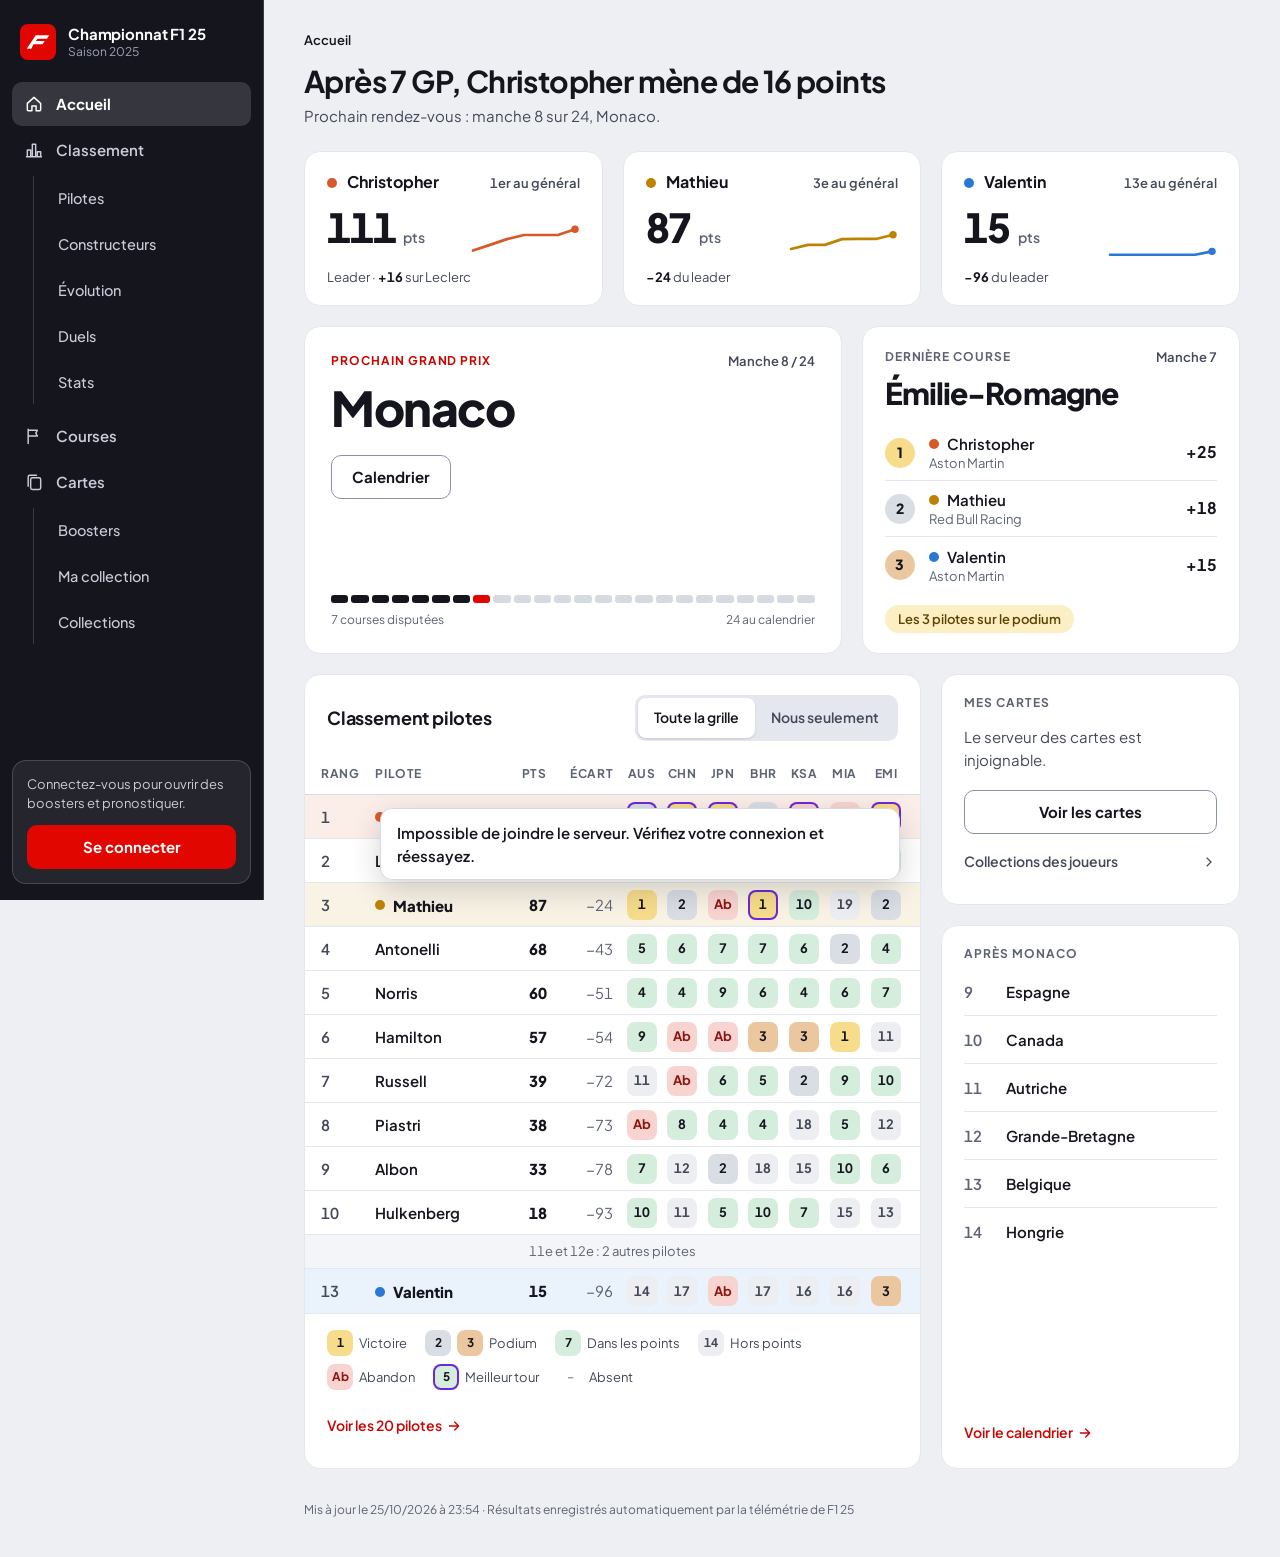
==== commit 46b9146b: "Classement : tableau de bord, classement en cinq vues et page Courses (piste C) Accueil : phrase de " ====
--- a/docs/index.html
+++ b/docs/index.html
@@ -129,20 +129,12 @@
             <button type="button" data-valeur="tous" aria-pressed="true">Toute la grille</button>
             <button type="button" data-valeur="nous" aria-pressed="false">Nous seulement</button>
           </div>
-          <div class="tableau-defilant" id="table-pilotes"></div>
-          <p class="legende-cases">
-            <span class="case p1">1</span> Victoire
-            <span class="case p2">2</span><span class="case p3">3</span> Podium
-            <span class="case pts">7</span> Dans les points
-            <span class="case hors">14</span> Hors points
-            <span class="case ab">Ab</span> Abandon
-            <span class="mt-exemple">5</span> Meilleur tour
-          </p>
+          <div id="table-pilotes"></div>
         </section>
 
         <section class="panneau" id="ecuries" hidden>
           <h2 class="sr-seulement">Classement constructeurs</h2>
-          <div class="tableau-defilant" id="table-ecuries"></div>
+          <div id="table-ecuries"></div>
         </section>
 
         <section class="panneau" id="evolution" hidden>
@@ -151,19 +143,22 @@
             <button type="button" data-valeur="points" aria-pressed="true">Points</button>
             <button type="button" data-valeur="rang" aria-pressed="false">Position</button>
           </div>
-          <div class="carte-graphique">
-            <p class="graphique-titre" id="graphique-titre"></p>
-            <div class="legende" id="legende"></div>
-            <div class="graphique" id="graphique"></div>
-          </div>
+          <div class="bloc cl-graph" id="evolution-carte">
+            <p class="cl-graph-titre" id="graphique-titre"></p>
+            <div class="cl-legende" id="legende"></div>
+            <div class="cl-graph-zone" id="graphique"></div>
+            <details class="cl-valeurs" id="evolution-valeurs">
+              <summary>Voir les valeurs</summary>
+              <div class="cl-defile" id="evolution-table"></div>
+            </details>
+          </div>
+          <div class="vide" id="evolution-vide" hidden>Le graphique apparaîtra après le premier Grand Prix.</div>
         </section>
 
         <section class="panneau" id="duels" hidden>
           <h2 class="sr-seulement">Duels</h2>
-          <p class="aide">Nombre de courses où chacun a fini devant l'autre, quand les deux étaient au départ.</p>
-          <div class="duels" id="liste-duels"></div>
-          <h3>Tableau des face-à-face</h3>
-          <div class="tableau-defilant" id="matrice-duels"></div>
+          <div class="cl-duels" id="liste-duels"></div>
+          <div id="matrice-duels"></div>
         </section>
 
         <section class="panneau" id="stats" hidden>
@@ -172,13 +167,14 @@
             <button type="button" data-valeur="nous" aria-pressed="true">Nous seulement</button>
             <button type="button" data-valeur="tous" aria-pressed="false">Toute la grille</button>
           </div>
-          <div class="tableau-defilant" id="table-stats"></div>
+          <div id="table-stats"></div>
         </section>
 
         <!-- ============================ Courses ============================ -->
         <section class="panneau" id="courses" hidden>
           <h2 class="sr-seulement">Calendrier des courses</h2>
-          <ol class="calendrier" id="liste-calendrier"></ol>
+          <div id="courses-hero"></div>
+          <ol class="cl-liste-gp" id="liste-calendrier" aria-label="Calendrier des Grands Prix"></ol>
         </section>
 
         <!-- ============================ Cartes ============================ -->
--- a/docs/site.css
+++ b/docs/site.css
@@ -123,6 +123,9 @@
     --mt: light-dark(#6D28D9, #A78BFA);
   }
 }
+/* Choix explicite du thème par un hôte (attribut data-theme) : color-scheme suffit, light-dark() fait le reste */
+:root[data-theme="light"] { color-scheme: light; }
+:root[data-theme="dark"] { color-scheme: dark; }
 /* Zone toujours sombre (scène des boosters, faces des cartes…) : les jetons y prennent leurs valeurs sombres */
 .sombre { color-scheme: dark; color: var(--t1); }
 
@@ -250,6 +253,7 @@
   display: flex; align-items: center; flex-wrap: wrap; gap: 6px; min-height: 20px;
   font-size: 13px; line-height: 20px; font-weight: 500; color: var(--t3);
 }
+.fil-ariane a, .fil-ariane [aria-current] { display: inline-flex; align-items: center; min-height: 24px; }
 .fil-ariane a { text-decoration: none; }
 .fil-ariane a:hover { color: var(--t1); text-decoration: underline; }
 .fil-ariane svg { width: 14px; height: 14px; fill: none; stroke: currentColor; stroke-width: 2; stroke-linecap: round; stroke-linejoin: round; }
@@ -316,7 +320,7 @@
 /* Choix à bascule (filtres, modes) : un seul bouton pressé à la fois */
 .seg, .bascule { display: inline-flex; max-width: 100%; padding: 3px; border-radius: 10px; background: var(--seg-fond); }
 .seg button, .bascule button {
-  min-height: 38px; padding: 0 16px; border: 0; border-radius: 8px; background: none; color: var(--t2);
+  min-height: 40px; padding: 0 16px; border: 0; border-radius: 8px; background: none; color: var(--t2);
   font-size: 14px; font-weight: 600; cursor: pointer; white-space: nowrap;
 }
 .seg button[aria-pressed="true"], .bascule button[aria-pressed="true"] { background: var(--seg-actif); color: var(--t1); box-shadow: 0 1px 2px var(--ombre); }
@@ -388,14 +392,14 @@
 
 /* --- Téléphone et petites fenêtres : barre d'application en haut, onglets en bas ------ */
 @media (max-width: 900px) {
-  .site { display: block; }
+  .site { display: flex; flex-direction: column; align-items: stretch; min-height: 100vh; min-height: 100dvh; }
   .lateral { display: none; }
-  .zone { min-height: 0; display: block; }
+  .zone { flex: 1 0 auto; min-height: 0; }
   .barre-app {
     position: relative; z-index: 30; display: flex; align-items: center; justify-content: space-between; gap: 8px;
     height: 60px; padding: 0 8px 0 16px; background: var(--lat); color: #fff;
   }
-  .marque-mobile { display: flex; align-items: center; gap: 10px; font-size: 15px; font-weight: 700; text-decoration: none; }
+  .marque-mobile { display: flex; align-items: center; gap: 10px; min-height: 44px; font-size: 15px; font-weight: 700; text-decoration: none; }
   .marque-mobile .logo { width: 32px; height: 32px; }
   .compte-mobile { display: flex; align-items: center; }
   .contenu { padding: 20px 16px 28px; }
@@ -418,7 +422,7 @@
   .c3, .c4, .c5, .c6, .c7, .c8, .c12 { grid-column: auto; }
   .bloc { padding: 18px; }
   .onglets-bas {
-    position: sticky; bottom: 0; z-index: 40; display: flex; padding-bottom: env(safe-area-inset-bottom);
+    position: sticky; bottom: 0; z-index: 40; display: flex; flex: none; padding-bottom: env(safe-area-inset-bottom);
     background: var(--lat); border-top: 1px solid var(--lat-ligne);
   }
   .onglets-bas a {
--- a/docs/classement.css
+++ b/docs/classement.css
@@ -1,7 +1,300 @@
 /* ======================================================================
-   Écrans du classement : accueil, pilotes, constructeurs, évolution, duels, stats, courses.
-   S'appuie sur site.css (jetons, .bloc, .grille, .seg/.bascule, tableaux, cases .r…).
+   Écrans du classement : accueil (tableau de bord), pilotes, constructeurs, évolution, duels, stats, courses.
+   S'appuie sur site.css (jetons clair/sombre, .bloc, .btn, .puce, .seg/.bascule, tableaux, cases .r…).
+   Toutes les classes d'ici sont préfixées « cl- » : aucune ne peut entrer en collision avec cartes.css.
    ====================================================================== */
-.gros { margin-top: 10px; font-size: 40px; line-height: 44px; font-weight: 800; letter-spacing: -0.03em; font-variant-numeric: tabular-nums; }
-.gros small { margin-left: 6px; font-size: 14px; font-weight: 600; letter-spacing: 0; color: var(--t3); }
-.pilote { display: inline-flex; align-items: center; gap: 8px; font-weight: 600; }
+
+/* --- Briques communes ------------------------------------------------------ */
+.cl-haut { display: flex; align-items: center; justify-content: space-between; gap: 12px; }
+.cl-note { font-size: 13px; font-weight: 600; color: var(--t2); }
+.cl-nm { display: inline-flex; align-items: center; gap: 8px; font-weight: 600; }
+.cl-joueur .cl-nm { font-weight: 800; }
+.cl-eq { display: inline-flex; align-items: center; gap: 8px; color: var(--t2); }
+.cl-eq i { width: 10px; height: 10px; border-radius: 3px; flex: none; }
+.cl-gp-ligne { margin: 14px 0 0; color: var(--t2); }
+.cl-m-seul, .cl-sm { display: none; }
+
+/* Cases : légende */
+.cl-legende-cases { display: flex; flex-wrap: wrap; align-items: center; gap: 8px 18px; font-size: 13px; color: var(--t2); }
+.cl-l { display: inline-flex; align-items: center; gap: 6px; }
+.cl-legende-cases .r { min-width: 26px; height: 26px; font-size: 12px; }
+
+/* Barre de saison : une case par Grand Prix */
+.cl-saison { display: flex; gap: 3px; }
+.cl-saison i { flex: 1; height: 8px; border-radius: 3px; background: var(--bord); }
+.cl-saison i.f { background: var(--t1); }
+.cl-saison i.p { background: var(--rouge); }
+.cl-saison-lg { display: flex; justify-content: space-between; gap: 12px; margin-top: 8px; font-size: 12px; color: var(--t3); }
+
+/* Tableaux du classement : boîte défilante, colonnes figées à gauche */
+.cl-defile { overflow-x: auto; }
+.cl-defile table { border-collapse: separate; border-spacing: 0; }
+.cl-defile th.cl-d, .cl-defile td.cl-d { text-align: right; }
+.cl-defile th.cl-c, .cl-defile td.cl-c { text-align: center; padding: 0 3px; }
+.cl-defile th.cl-c:last-child, .cl-defile td.cl-c:last-child { padding-right: 16px; }
+.cl-defile td { background: var(--ligne-fond, transparent); }
+.cl-defile td.cl-rg { width: 40px; color: var(--t2); font-weight: 600; }
+.cl-defile td.cl-pts { font-weight: 800; }
+.cl-defile td.cl-ecart { color: var(--t3); }
+.cl-defile td.cl-col-vp { color: var(--t2); }
+.cl-defile tr.cl-joueur { --ligne-fond: color-mix(in srgb, var(--c) 10%, var(--carte)); }
+.cl-defile tr.cl-equipe { --ligne-fond: var(--carte-2); }
+.cl-defile tr.cl-sep td { height: 34px; padding: 0; text-align: center; font-size: 13px; color: var(--t3); background: var(--carte-2); }
+.cl-zero { color: var(--t3); }
+.cl-defile td.cl-zero { color: var(--t3); font-weight: 500; }
+
+/* --- Accueil : tableau de bord ----------------------------------------------- */
+.cl-accueil { display: grid; grid-template-columns: repeat(12, minmax(0, 1fr)); gap: 20px; }
+.cl-accueil > * { min-width: 0; }
+.cl-kpis { grid-column: 1 / -1; }
+.cl-kpis-titre { position: absolute; width: 1px; height: 1px; margin: -1px; overflow: hidden; clip: rect(0 0 0 0); white-space: nowrap; }
+.cl-kpis-liste { display: grid; grid-template-columns: repeat(auto-fit, minmax(260px, 1fr)); gap: 20px; }
+
+.cl-kpi {
+  display: grid; grid-template-columns: minmax(0, 1fr) auto; grid-template-areas: "nom rang" "pts spark" "ecart ecart";
+  align-items: end; column-gap: 12px; padding: 18px 22px;
+}
+.cl-kpi-nom { grid-area: nom; align-self: center; display: inline-flex; align-items: center; flex-wrap: wrap; gap: 6px 10px; min-width: 0; font-size: 16px; font-weight: 700; }
+.cl-kpi-rang { grid-area: rang; align-self: center; justify-self: end; font-size: 13px; font-weight: 600; color: var(--t2); white-space: nowrap; }
+.cl-kpi-pts { grid-area: pts; margin-top: 10px; font-size: 40px; line-height: 44px; font-weight: 800; letter-spacing: -0.03em; }
+.cl-kpi-pts small { margin-left: 2px; font-size: 14px; font-weight: 600; letter-spacing: 0; color: var(--t3); }
+.cl-spark { grid-area: spark; width: 112px; height: 34px; }
+.cl-spark polyline { fill: none; stroke-width: 2.5; stroke-linecap: round; stroke-linejoin: round; }
+.cl-kpi-ecart { grid-area: ecart; margin: 8px 0 0; font-size: 13px; line-height: 20px; color: var(--t2); }
+.cl-kpi-ecart b { color: var(--t1); }
+.cl-moi { display: inline-block; padding: 1px 8px; border-radius: 999px; background: var(--bleu-f); color: var(--bleu-t); font-size: 12px; font-weight: 700; line-height: 18px; }
+
+.cl-gp { grid-column: span 7; display: flex; flex-direction: column; padding: 24px 26px; }
+.cl-gp-nom { margin: 10px 0 0; font-size: 48px; line-height: 54px; font-weight: 800; letter-spacing: -0.03em; overflow-wrap: anywhere; }
+.cl-gp-etat { display: flex; align-items: center; flex-wrap: wrap; gap: 8px 14px; margin-top: 14px; font-size: 14px; color: var(--t2); }
+.cl-gp-actions { display: flex; flex-wrap: wrap; gap: 12px; margin-top: 20px; }
+.cl-gp-bas { margin-top: auto; padding-top: 26px; }
+
+.cl-der { grid-column: span 5; }
+.cl-der-nom { margin: 8px 0 0; font-size: 30px; line-height: 36px; font-weight: 800; letter-spacing: -0.03em; overflow-wrap: anywhere; }
+.cl-podium { display: flex; flex-direction: column; margin: 14px 0 0; padding: 0; list-style: none; }
+.cl-podium li { display: flex; align-items: center; gap: 14px; height: 56px; border-bottom: 1px solid var(--bord-2); }
+.cl-podium li:last-child { border-bottom: 0; }
+.cl-medaille { display: grid; place-items: center; flex: none; width: 30px; height: 30px; border-radius: 50%; font-size: 14px; font-weight: 800; }
+.cl-medaille.m1 { background: var(--r1-f); color: var(--r1-t); }
+.cl-medaille.m2 { background: var(--r2-f); color: var(--r2-t); }
+.cl-medaille.m3 { background: var(--r3-f); color: var(--r3-t); }
+.cl-qui { flex: 1; min-width: 0; }
+.cl-qui b { display: block; font-size: 15px; line-height: 20px; }
+.cl-qui small { display: block; font-size: 13px; line-height: 18px; color: var(--t3); }
+.cl-points { font-size: 16px; font-weight: 700; }
+.cl-der-pied { margin: 12px 0 0; }
+.cl-autres { display: flex; flex-direction: column; margin: 14px 0 0; padding: 10px 0 0; list-style: none; border-top: 1px solid var(--bord-2); }
+.cl-autres li { display: flex; align-items: center; justify-content: space-between; gap: 12px; min-height: 36px; font-size: 14px; }
+.cl-autre-res { color: var(--t2); }
+
+.cl-tab { padding: 20px 0 0; overflow: hidden; }
+.cl-tab-accueil { grid-column: span 8; container-type: inline-size; container-name: tabac; }
+.cl-tab-tete { display: flex; align-items: center; justify-content: space-between; flex-wrap: wrap; gap: 12px; padding: 0 22px 14px; }
+.cl-tab-pied { display: flex; flex-direction: column; align-items: flex-start; gap: 14px; padding: 16px 22px 20px; border-top: 1px solid var(--bord-2); }
+.cl-corps-vide { margin: 0; padding: 0 22px 24px; }
+.cl-t-accueil td { height: 44px; }
+@media (min-width: 901px) {
+  @container tabac (max-width: 690px) { .cl-t-accueil .cl-col-ecurie { display: none; } }
+  @container tabac (max-width: 560px) { .cl-t-accueil .cl-ecart { display: none; } }
+}
+
+.cl-colonne { grid-column: span 4; display: flex; flex-direction: column; gap: 20px; }
+.cl-mes-gros { margin-top: 12px; font-size: 44px; line-height: 48px; font-weight: 800; letter-spacing: -0.03em; }
+.cl-mes-gros small { margin-left: 4px; font-size: 15px; font-weight: 600; letter-spacing: 0; color: var(--t2); }
+.cl-offerts { margin-top: 16px; }
+.cl-offerts-l { display: flex; justify-content: space-between; gap: 12px; font-size: 14px; color: var(--t2); }
+.cl-offerts-l b { color: var(--t1); }
+.cl-barre { height: 8px; margin-top: 8px; overflow: hidden; border-radius: 4px; background: var(--seg-fond); }
+.cl-barre i { display: block; height: 100%; border-radius: 4px; background: var(--rouge); }
+.cl-chrono { display: flex; align-items: center; gap: 8px; margin: 10px 0 0; font-size: 14px; color: var(--t2); }
+.cl-chrono b { color: var(--t1); }
+.cl-chrono svg { width: 18px; height: 18px; }
+.cl-mes .btn { margin-top: 18px; }
+.cl-lien-ligne { display: flex; align-items: center; gap: 8px; min-height: 44px; margin-top: 6px; font-size: 14px; font-weight: 600; color: var(--t2); text-decoration: none; }
+.cl-lien-ligne > span:first-child { flex: 1; }
+.cl-lien-ligne svg { width: 16px; height: 16px; }
+.cl-lien-ligne:hover { color: var(--t1); }
+.cl-avenir { flex: 1; display: flex; flex-direction: column; }
+.cl-liste-av { margin: 6px 0 0; padding: 0; list-style: none; }
+.cl-liste-av a { display: flex; align-items: center; gap: 14px; min-height: 48px; border-bottom: 1px solid var(--bord-2); font-weight: 600; text-decoration: none; }
+.cl-liste-av li:last-child a { border-bottom: 0; }
+.cl-liste-av a:hover { color: var(--rouge-t); }
+.cl-m { width: 28px; color: var(--t3); font-weight: 600; }
+.cl-avenir .cl-bas { margin-top: auto; padding-top: 14px; }
+
+/* --- Classement (pilotes, constructeurs, stats) --------------------------------- */
+.cl-pg { padding: 0; }
+.cl-pg .cl-tab-pied { padding: 16px 24px 20px; }
+.cl-pg td { height: 48px; }
+.cl-pg th:first-child, .cl-pg td:first-child { padding-left: 24px; }
+.cl-pg table { min-width: 100%; }
+.cl-pg th.cl-rg, .cl-pg td.cl-rg { position: sticky; left: 0; z-index: 2; width: 64px; min-width: 64px; background: var(--ligne-fond, var(--carte)); }
+.cl-pg th.cl-rg { background: var(--carte); }
+.cl-pg th.cl-pilote, .cl-pg td.cl-pilote { position: sticky; left: 64px; z-index: 2; padding-left: 12px; background: var(--ligne-fond, var(--carte)); }
+.cl-pg th.cl-pilote { background: var(--carte); }
+.cl-pg td.cl-pilote { padding-right: 20px; }
+.cl-pg th.cl-pilote + th, .cl-pg td.cl-pilote + td { padding-left: 16px; }
+.cl-note-pied { margin: 0; font-size: 13px; color: var(--t3); }
+.cl-equipiers { display: inline-flex; flex-wrap: nowrap; gap: 16px; }
+.cl-equipiers-m { display: none; }
+.cl-eq-nom { color: var(--t1); font-weight: 600; }
+.cl-pc { font-weight: 600; }
+.cl-t-stats th.cl-d { height: auto; min-width: 78px; padding-top: 8px; padding-bottom: 8px; vertical-align: bottom; white-space: normal; line-height: 1.3; text-wrap: balance; }
+
+/* --- Évolution -------------------------------------------------------------------- */
+.cl-graph { padding: 22px 24px 12px; }
+.cl-graph-titre { margin: 0 0 12px; font-size: 14px; color: var(--t2); }
+.cl-legende { display: flex; flex-wrap: wrap; gap: 6px 20px; margin-bottom: 10px; font-size: 14px; color: var(--t2); }
+.cl-legende > span { display: inline-flex; align-items: center; gap: 8px; }
+.cl-cle { display: inline-block; flex: none; width: 16px; height: 3px; border-radius: 2px; }
+.cl-graph-zone { position: relative; width: 100%; }
+.cl-graph-zone svg { display: block; width: 100%; height: auto; overflow: visible; border-radius: 8px; }
+.cl-graph-zone svg:focus-visible { outline: 2px solid var(--focus); outline-offset: 4px; }
+.cl-graph-zone text { font-family: inherit; }
+.cl-grille { stroke: var(--bord-2); stroke-width: 1; }
+.cl-axe { fill: var(--t3); font-size: 11px; font-variant-numeric: tabular-nums; }
+.cl-etiquette { fill: var(--t1); font-size: 12px; font-weight: 700; }
+.cl-etiquette-val { fill: var(--t2); font-size: 11px; font-variant-numeric: tabular-nums; }
+.cl-point { stroke: var(--carte); stroke-width: 2; }
+.cl-rappel { stroke: var(--bord); stroke-width: 1; }
+.cl-reticule { stroke: var(--bord-champ); stroke-width: 1; }
+.cl-valeurs { margin-top: 12px; border-top: 1px solid var(--bord-2); }
+.cl-valeurs summary { display: flex; align-items: center; min-height: 44px; font-size: 14px; font-weight: 600; color: var(--t2); cursor: pointer; }
+.cl-valeurs[open] summary { color: var(--t1); }
+.cl-valeurs .cl-defile { margin: 0 -24px; }
+.cl-valeurs td, .cl-valeurs th { padding-left: 24px; }
+.infobulle {
+  position: fixed; z-index: 70; min-width: 160px; max-width: 260px; padding: 10px 12px; pointer-events: none;
+  border-radius: 12px; background: var(--carte); color: var(--t1); border: 1px solid var(--bord);
+  box-shadow: 0 10px 30px var(--ombre-lg); font-size: 13px;
+}
+.cl-bulle-titre { margin-bottom: 6px; font-size: 12px; color: var(--t2); }
+.cl-bulle-ligne { display: flex; align-items: center; gap: 8px; }
+.cl-bulle-ligne strong { min-width: 2.5em; }
+.cl-bulle-ligne span:last-child { color: var(--t2); }
+
+/* --- Duels --------------------------------------------------------------------------- */
+.cl-duels { display: grid; grid-template-columns: repeat(auto-fit, minmax(300px, 1fr)); gap: 20px; }
+.cl-duels > * { min-width: 0; }
+.cl-duels > .vide { grid-column: 1 / -1; }
+.cl-duel { padding: 20px 22px; }
+.cl-duel-ligne { display: flex; align-items: center; justify-content: space-between; gap: 12px; }
+.cl-duel-nom { display: inline-flex; align-items: center; gap: 8px; min-width: 0; font-size: 16px; font-weight: 700; }
+.cl-duel-nom span { overflow: hidden; text-overflow: ellipsis; white-space: nowrap; }
+.cl-duel-score { flex: none; font-size: 28px; line-height: 34px; font-weight: 800; letter-spacing: -0.02em; white-space: nowrap; color: var(--t3); }
+.cl-haut-score { color: var(--t1); }
+.cl-duel-barre { display: flex; gap: 3px; height: 8px; margin: 14px 0 12px; }
+.cl-duel-barre span { min-width: 4px; border-radius: 4px; }
+.cl-duel-barre .neutre { flex: 1; background: var(--seg-fond); }
+.cl-duel-detail { margin: 0; font-size: 14px; color: var(--t2); }
+.cl-matrice { margin-top: 20px; padding: 20px 0 0; overflow: hidden; }
+.cl-matrice h3 { margin: 0; padding: 0 24px 14px; font-size: 18px; line-height: 26px; letter-spacing: -0.01em; }
+.cl-matrice td { height: 48px; }
+
+/* --- Courses --------------------------------------------------------------------------- */
+.cl-hero { display: flex; align-items: center; justify-content: space-between; flex-wrap: wrap; gap: 20px 32px; margin-bottom: 20px; padding: 26px 28px; }
+.cl-hero-g { min-width: 0; }
+.cl-hero .cl-gp-nom { margin-top: 8px; }
+.cl-hero-d { display: flex; flex-direction: column; gap: 18px; flex: 0 1 440px; min-width: 260px; }
+.cl-hero-d .cl-saison-bloc { width: 100%; }
+.cl-liste-gp { display: grid; grid-template-columns: repeat(4, minmax(0, 1fr)); gap: 16px; margin: 0; padding: 0; list-style: none; }
+.cl-gpt { display: flex; flex-direction: column; gap: 4px; min-width: 0; padding: 16px 18px; border-radius: 14px; background: var(--carte); border: 1px solid var(--bord-2); }
+.cl-gpt-h { display: flex; align-items: center; justify-content: space-between; gap: 8px; min-height: 28px; }
+.cl-gpt h3 { margin: 0; font-size: 18px; line-height: 26px; font-weight: 700; letter-spacing: -0.01em; overflow-wrap: anywhere; }
+.cl-futur { background: transparent; border: 1px dashed var(--bord); }
+.cl-futur h3 { font-weight: 600; color: var(--t2); }
+.cl-prochain { padding: 15px 17px; border: 2px solid var(--rouge); }
+.cl-puce-fait, .cl-puce-prochain { min-height: 24px; padding: 0 10px; font-size: 12px; }
+.cl-puce-fait { background: var(--seg-fond); border-color: transparent; color: var(--t2); }
+.cl-puce-prochain { background: var(--rouge); border-color: transparent; color: #fff; }
+.cl-vq { display: flex; align-items: center; gap: 10px; margin: 6px 0 0; font-size: 14px; color: var(--t2); }
+.cl-vq-l { font-size: 12px; font-weight: 700; letter-spacing: 0.06em; text-transform: uppercase; color: var(--t3); }
+.cl-dp { margin: 0; font-size: 13px; line-height: 20px; color: var(--t2); }
+.cl-dp b { font-weight: 700; color: var(--t1); }
+.cl-pr { margin: 2px 0 0; font-size: 13px; line-height: 20px; color: var(--t2); }
+
+/* --- Téléphone et petites fenêtres ------------------------------------------------------ */
+@media (max-width: 900px) {
+  .cl-accueil { grid-template-columns: minmax(0, 1fr); gap: 16px; }
+  .cl-gp, .cl-der, .cl-tab-accueil, .cl-colonne { grid-column: auto; }
+  .cl-gp { order: 1; padding: 20px; }
+  .cl-kpis { order: 2; padding: 18px; border-radius: 16px; background: var(--carte); border: 1px solid var(--bord-2); }
+  .cl-der { order: 3; }
+  .cl-colonne { display: contents; }
+  .cl-mes { order: 4; }
+  .cl-tab-accueil { order: 5; }
+  .cl-avenir { display: none; }
+  .cl-gp-nom { font-size: 36px; line-height: 42px; }
+  .cl-gp-actions { flex-direction: column; }
+  .cl-gp-actions .btn { width: 100%; min-height: 48px; }
+  .cl-kpis-titre { position: static; width: auto; height: auto; margin: 0; overflow: visible; clip: auto; white-space: normal; }
+  .cl-kpis-liste { display: block; margin-top: 6px; }
+  .cl-kpi {
+    grid-template-columns: minmax(0, 1fr) 72px 56px; grid-template-areas: "nom spark pts" "ecart spark pts"; align-items: center;
+    column-gap: 12px; min-height: 68px; padding: 8px 0; border: 0; border-bottom: 1px solid var(--bord-2); border-radius: 0; background: none;
+  }
+  .cl-kpi:last-child { border-bottom: 0; }
+  .cl-kpi-rang { display: none; }
+  .cl-m-seul { display: inline; }
+  .cl-d-seul { display: none; }
+  .cl-kpi-pts { margin: 0; text-align: right; font-size: 24px; line-height: 28px; letter-spacing: -0.02em; }
+  .cl-kpi-pts small { display: block; margin: 0; font-size: 12px; line-height: 16px; }
+  .cl-spark { width: 72px; height: 30px; align-self: center; }
+  .cl-kpi-ecart { margin: 2px 0 0; }
+  .cl-der-nom { font-size: 28px; line-height: 34px; }
+  .cl-mes-gros { font-size: 40px; line-height: 44px; }
+  .cl-tab-tete { flex-direction: column; align-items: stretch; gap: 12px; padding: 0 18px 14px; }
+  .cl-tab-tete .bascule { display: flex; }
+  .cl-tab-tete .bascule button { flex: 1; }
+  .cl-tab-tete .bascule button, .entete-actions .bascule button { min-height: 40px; }
+  .cl-tab-pied { padding: 12px 18px 18px; }
+  .cl-pg .cl-tab-pied { padding: 14px 16px 18px; }
+  .cl-corps-vide { padding: 0 18px 20px; }
+
+  /* Accueil : tableau tenant dans la largeur (rang, pilote, points, écart et les 3 dernières courses) */
+  .cl-t-accueil .cl-col-ecurie { display: none; }
+  .cl-t-accueil th.cl-c:nth-last-child(n + 4), .cl-t-accueil td.cl-c:nth-last-child(n + 4) { display: none; }
+  .cl-t-accueil th, .cl-t-accueil td { padding: 0 3px; }
+  .cl-t-accueil th:first-child, .cl-t-accueil td:first-child { width: 36px; padding-left: 16px; }
+  .cl-t-accueil th.cl-pts, .cl-t-accueil th:nth-child(4) { width: 46px; }
+  .cl-t-accueil th.cl-ecart { width: 54px; }
+  .cl-t-accueil th.cl-c { width: 33px; }
+  .cl-t-accueil td.cl-d { padding-right: 6px; }
+  .cl-t-accueil td.cl-c:last-child, .cl-t-accueil th.cl-c:last-child { width: 41px; padding-right: 10px; }
+  .cl-t-accueil .cl-lg { display: none; }
+  .cl-t-accueil .cl-sm { display: inline; }
+  .cl-t-accueil td { height: 46px; font-size: 14px; }
+  .cl-t-accueil .r { min-width: 28px; height: 28px; border-radius: 7px; padding: 0 3px; }
+  .cl-t-accueil .cl-eq { display: none; }
+  .cl-legende-cases { gap: 6px 14px; font-size: 12px; }
+  .cl-legende-cases .r { min-width: 22px; height: 22px; font-size: 11px; border-radius: 6px; }
+
+  /* Classement : le tableau défile dans sa boîte, rang et pilote restent visibles */
+  .cl-pg table { min-width: 560px; }
+  .cl-pg td { height: 46px; }
+  .cl-pg .cl-col-ecurie, .cl-pg .cl-col-vp, .cl-pg .cl-col-pilotes { display: none; }
+  .cl-pg th:first-child, .cl-pg td:first-child { padding-left: 16px; }
+  .cl-pg th.cl-rg, .cl-pg td.cl-rg { width: 48px; min-width: 48px; }
+  .cl-pg th.cl-pilote, .cl-pg td.cl-pilote { left: 48px; padding-right: 10px; }
+  .cl-pg th.cl-pilote + th, .cl-pg td.cl-pilote + td { padding-left: 8px; }
+  .cl-t-stats { min-width: 760px; }
+  .cl-t-ecuries { min-width: 480px; }
+  .cl-t-ecuries td.cl-pilote { padding-top: 6px; padding-bottom: 6px; }
+  .cl-equipiers-m { display: block; margin: 0 0 0 18px; font-size: 12px; line-height: 16px; color: var(--t3); white-space: nowrap; }
+  .cl-equipiers-m b { color: var(--t2); }
+
+  .cl-graph { padding: 18px 16px 8px; }
+  .cl-valeurs .cl-defile { margin: 0 -16px; }
+  .cl-valeurs td, .cl-valeurs th { padding-left: 16px; }
+  .cl-duels { grid-template-columns: minmax(0, 1fr); gap: 16px; }
+  .cl-matrice h3 { padding: 0 18px 12px; }
+  .cl-hero { padding: 20px; gap: 20px; }
+  .cl-hero .cl-gp-nom { font-size: 36px; line-height: 42px; }
+  .cl-hero-d { flex: 1 1 100%; }
+  .cl-liste-gp { grid-template-columns: repeat(2, minmax(0, 1fr)); gap: 12px; }
+  .cl-gpt { padding: 14px; }
+  .cl-prochain { padding: 13px; }
+  .cl-gpt-h { flex-wrap: wrap; row-gap: 4px; }
+  .cl-vq { flex-direction: column; align-items: flex-start; gap: 0; }
+}
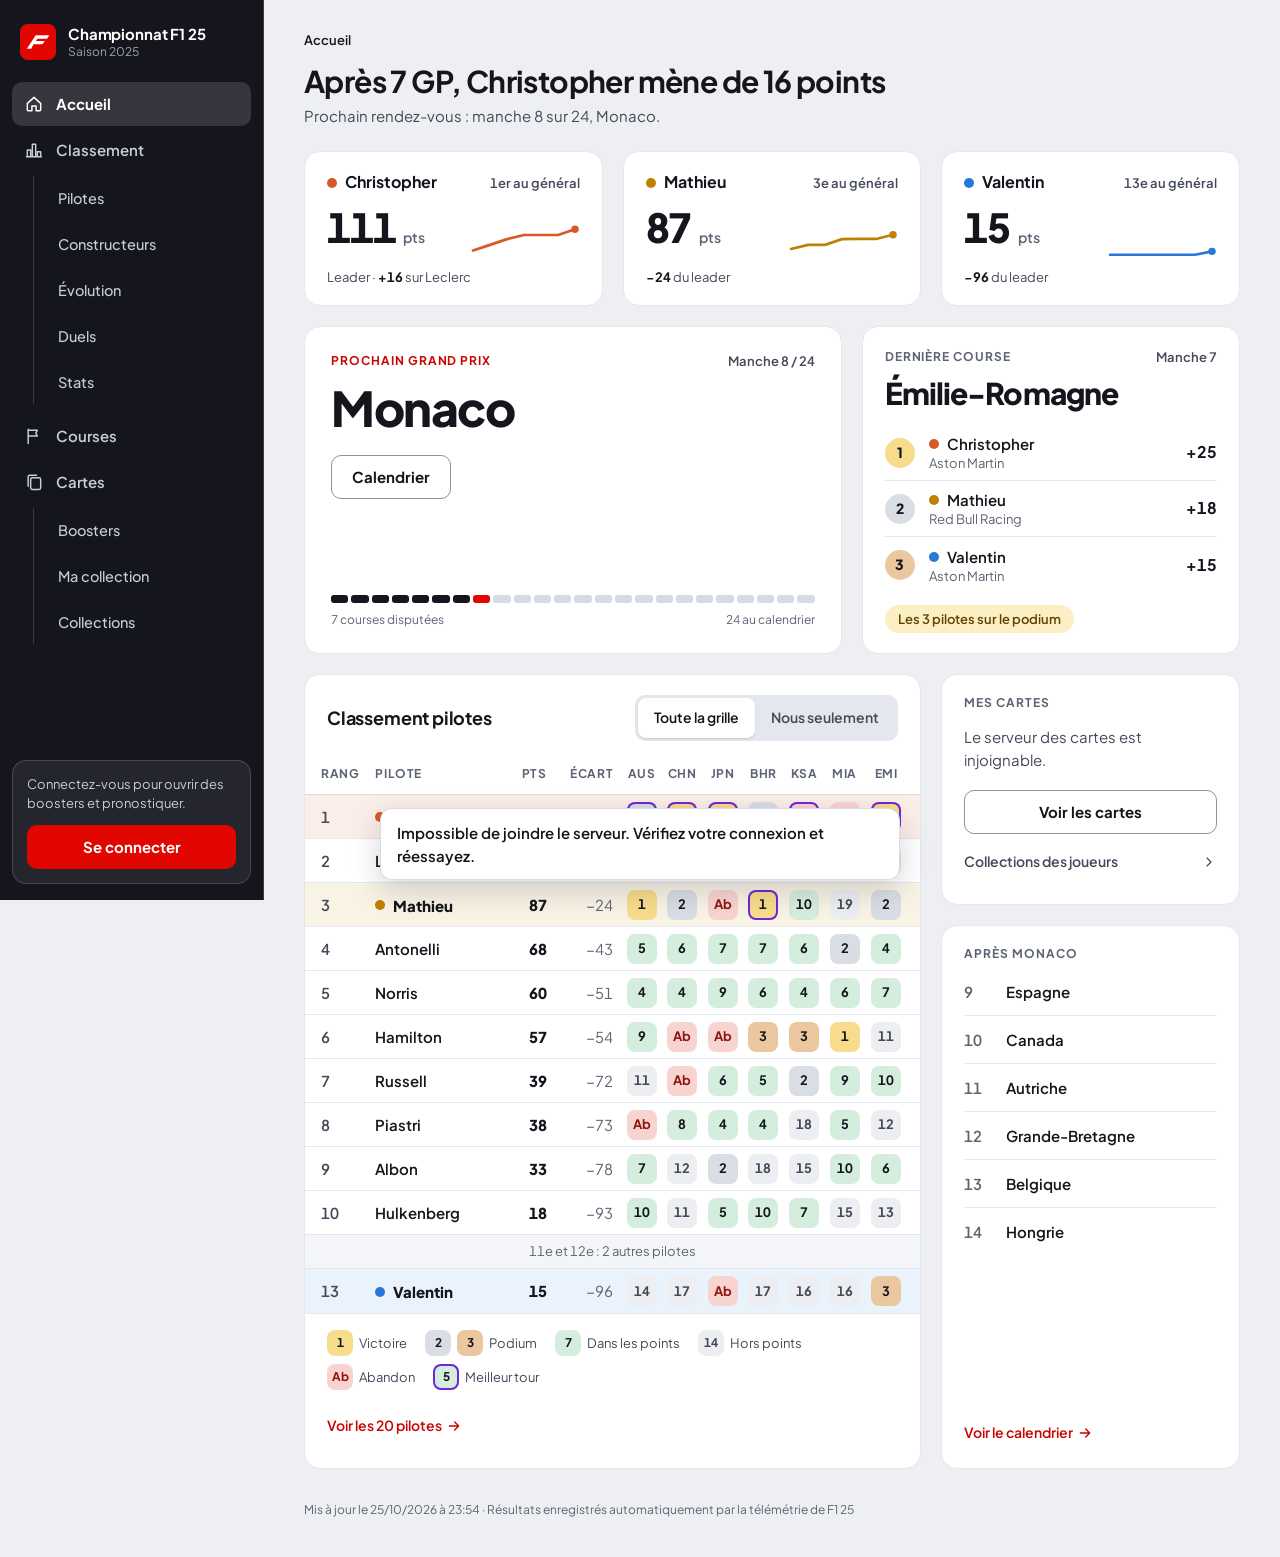
==== commit ae51517d: "Cartes (piste C) : Boosters, collections et pronostics au style du site, en clair et en sombre - car" ====
--- a/docs/index.html
+++ b/docs/index.html
@@ -100,7 +100,7 @@
 
       <div data-section="cartes">
         <div class="bandeau-demo" id="bandeau-demo" hidden>
-          <span><strong>Mode démo</strong> — le vrai jeu arrive bientôt. Ici, chaque pilote a 40 boosters, chacun (spectateurs compris) 3 boosters offerts, pour essayer, et rien de ce que vous ouvrez n'est conservé.</span>
+          <span><strong>Mode démo</strong> : 40 boosters par pilote et 3 offerts à chacun pour essayer. Rien n’est conservé.</span>
           <button type="button" class="lien-bouton" id="btn-reinit-demo">Réinitialiser la démo</button>
         </div>
       </div>
@@ -178,36 +178,41 @@
         </section>
 
         <!-- ============================ Cartes ============================ -->
-        <div class="intro-cartes" id="intro-cartes" data-section="cartes">
-          <p class="aide" id="sous-titre-cartes">Chargement du catalogue…</p>
+        <div class="intro-cartes" id="intro-cartes" data-section="cartes" hidden>
+          <p class="etat-cartes" id="sous-titre-cartes" role="status"></p>
         </div>
 
         <section class="panneau section" id="boosters" hidden>
-          <div class="section-tete">
-            <h2>Boosters</h2>
-            <div class="puces" id="boosters-compteur"></div>
-          </div>
-          <p class="aide"><span class="ratio-boosters">1 point au championnat = 1 booster</span> de 5 cartes ; la 5<sup>e</sup> carte est au moins Peu commune. Un doublon est recyclé automatiquement en fragments, et les fragments servent à fabriquer la carte manquante de votre choix.<span class="aide-offerts" data-forme="longue" hidden></span><span class="aide-spectateur" hidden></span></p>
-
-          <div class="vide" id="boosters-hors-ligne" hidden>
-            <p>Connectez-vous pour ouvrir vos boosters.</p>
-            <button type="button" class="bouton" data-action="connexion">Se connecter</button>
-          </div>
-
-          <div id="boosters-zone" hidden>
-            <div class="actions" id="boosters-actions">
-              <button type="button" class="bouton" id="btn-ouvrir-1">Ouvrir 1</button>
-              <button type="button" class="bouton secondaire" id="btn-ouvrir-10">Ouvrir 10</button>
-              <button type="button" class="bouton secondaire" id="btn-ouvrir-tout">Tout ouvrir</button>
-              <button type="button" class="bouton secondaire" id="btn-tout-reveler" hidden>Tout révéler</button>
-            </div>
-            <div class="offerts" id="offerts" hidden>
-              <strong>Boosters offerts</strong>
-              <span class="offerts-stock" id="offerts-stock"></span>
-              <div class="offerts-barre" aria-hidden="true"><i id="offerts-progres"></i></div>
-              <span class="offerts-texte" id="offerts-texte"></span>
-            </div>
-            <p class="indication" id="indication"></p>
+          <h2 class="sr-seulement">Boosters</h2>
+
+          <div class="kpis" id="boosters-compteur" role="group" aria-label="Mon état" hidden>
+            <article class="bloc kpi" id="kpi-dispo">
+              <span class="sur">Boosters à ouvrir</span>
+              <div class="kpi-val n" id="kpi-dispo-val">0</div>
+              <p class="kpi-sous" id="kpi-dispo-sous"></p>
+            </article>
+            <article class="bloc kpi" id="offerts" hidden>
+              <span class="sur">Boosters offerts</span>
+              <div class="kpi-val n" id="offerts-stock">0 / 0</div>
+              <div class="barre" aria-hidden="true"><i id="offerts-progres"></i></div>
+              <p class="chrono"><svg class="ic" aria-hidden="true"><use href="#i-horloge"/></svg><span id="offerts-texte"></span></p>
+            </article>
+            <article class="bloc kpi" id="kpi-fragments">
+              <span class="sur">Fragments</span>
+              <div class="kpi-val n" id="kpi-fragments-val">0</div>
+            </article>
+            <article class="bloc kpi" id="kpi-collection">
+              <span class="sur">Collection</span>
+              <div class="kpi-val n"><b id="kpi-collection-val">0</b> <small id="kpi-collection-total">/ 0</small></div>
+              <div class="barre" id="kpi-collection-barre-zone" role="img" aria-label=""><i id="kpi-collection-barre"></i></div>
+            </article>
+          </div>
+
+          <section class="bloc ouvrir sombre" aria-labelledby="t-ouvrir">
+            <div class="ouvrir-tete">
+              <h2 id="t-ouvrir">Ouvrir des boosters</h2>
+              <p class="regle"><span class="ratio-boosters pour-pilotes">1 point au championnat = 1 booster</span><span class="aide-offerts" data-forme="courte" hidden></span><span class="aide-spectateur" hidden></span></p>
+            </div>
             <div class="scene" id="scene">
               <div class="paquet" id="paquet">
                 <div class="couche haut" id="paquet-haut"></div>
@@ -216,66 +221,119 @@
               </div>
               <div class="main-cartes" id="main-cartes" hidden></div>
             </div>
-            <div class="recap" id="recap" hidden></div>
-          </div>
-
-          <h3>Raretés, chances et fragments</h3>
-          <div class="tableau-defilant"><table id="table-raretes"></table></div>
+            <p class="indication" id="indication" role="status" aria-live="polite"></p>
+            <div id="boosters-zone" hidden>
+              <div class="actions" id="boosters-actions">
+                <button type="button" class="bouton" id="btn-ouvrir-1">Ouvrir 1</button>
+                <button type="button" class="bouton secondaire" id="btn-ouvrir-10">Ouvrir 10</button>
+                <button type="button" class="bouton secondaire" id="btn-ouvrir-tout">Tout ouvrir</button>
+                <button type="button" class="bouton secondaire" id="btn-tout-reveler" hidden>Tout révéler</button>
+              </div>
+            </div>
+            <div class="hors-ligne" id="boosters-hors-ligne" hidden>
+              <p>Connectez-vous pour ouvrir vos boosters.</p>
+              <div class="actions">
+                <button type="button" class="bouton" data-action="connexion">Se connecter</button>
+                <button type="button" class="bouton secondaire" data-action="creation" hidden>Créer un compte spectateur</button>
+              </div>
+            </div>
+          </section>
+
+          <div class="bloc recap" id="recap" hidden></div>
+
+          <section class="bloc chances" aria-labelledby="t-chances">
+            <div class="chances-tete"><h3 id="t-chances">Chances par carte</h3><span>Hors Mythique</span></div>
+            <div class="chances-barre" id="chances-barre" role="img" aria-label=""></div>
+            <ul class="chances-liste" id="chances-liste"></ul>
+            <p class="chances-myth" id="chances-mythique"></p>
+          </section>
+
+          <details class="det">
+            <summary>Comment ça marche ?<svg class="ic" viewBox="0 0 24 24" aria-hidden="true"><path d="m6 9 6 6 6-6"/></svg></summary>
+            <div class="det-c">
+              <ul class="regles">
+                <li id="aide-booster">Un booster contient 5 cartes ; la dernière est au moins Peu commune.</li>
+                <li class="pour-pilotes"><span class="ratio-boosters">1 point au championnat = 1 booster</span>.</li>
+                <li class="aide-offerts" data-forme="longue" hidden></li>
+                <li class="aide-spectateur" hidden></li>
+                <li>Un doublon est recyclé en fragments ; les fragments servent à fabriquer la carte qui vous manque.</li>
+                <li id="aide-catalogue"></li>
+              </ul>
+            </div>
+          </details>
+          <details class="det">
+            <summary>Raretés, doublons et fabrication<svg class="ic" viewBox="0 0 24 24" aria-hidden="true"><path d="m6 9 6 6 6-6"/></svg></summary>
+            <div class="det-c"><div class="tableau-defilant"><table id="table-raretes"></table></div></div>
+          </details>
         </section>
 
         <section class="panneau section" id="collection" hidden>
-          <div class="section-tete">
-            <h2 id="album-titre">Collection</h2>
-            <div class="progression">
-              <span id="prog-texte">0 / 0</span>
+          <div class="bloc album-tete">
+            <div class="album-qui">
+              <h2 id="album-titre">Collection</h2>
+              <p class="aide" id="album-aide"></p>
+            </div>
+            <div class="progression" role="group" aria-label="Progression de la collection">
+              <span class="prog-texte n" id="prog-texte">0 / 0</span>
               <div class="barre" aria-hidden="true"><i id="prog-barre"></i></div>
-              <small id="prog-pct">0 %</small>
+              <small class="n" id="prog-pct">0 %</small>
             </div>
           </div>
           <div class="bandeau-lecture" id="album-lecture" hidden>
+            <span class="pastille" aria-hidden="true"></span>
             <span id="album-lecture-texte"></span>
             <button type="button" class="bouton secondaire petit" id="btn-mon-album">Revenir à mon album</button>
           </div>
-          <p class="aide" id="album-aide"></p>
           <div class="resume" id="resume"></div>
-          <div class="filtres">
+          <div class="filtres bloc">
             <input type="search" id="filtre-recherche" placeholder="Rechercher un pilote…" aria-label="Rechercher un pilote" autocomplete="off">
             <select id="filtre-rarete" aria-label="Filtrer par rareté"><option value="">Toutes les raretés</option></select>
             <select id="filtre-ecurie" aria-label="Filtrer par écurie"><option value="">Toutes les écuries</option></select>
-            <div class="bascule" id="filtre-possession">
+            <div class="bascule" id="filtre-possession" role="group" aria-label="Cartes affichées">
               <button type="button" data-valeur="toutes" aria-pressed="true">Toutes</button>
               <button type="button" data-valeur="possedees" aria-pressed="false">Possédées</button>
               <button type="button" data-valeur="manquantes" aria-pressed="false">Manquantes</button>
             </div>
-            <span class="filtres-compte" id="filtres-compte"></span>
+            <span class="filtres-compte n" id="filtres-compte"></span>
           </div>
           <div class="minis" id="album"></div>
           <div class="vide" id="album-vide" hidden>Aucune carte ne correspond à ces filtres.</div>
         </section>
 
         <section class="panneau section" id="collections" hidden>
-          <div class="section-tete"><h2>Collections des joueurs</h2></div>
-          <p class="aide">Boosters gagnés : <span class="ratio-boosters">1 point au championnat = 1 booster</span>. Cliquez sur un joueur pour feuilleter son album.<span class="aide-offerts" data-forme="courte" hidden></span></p>
+          <h2 class="sr-seulement">Collections des joueurs</h2>
+          <p class="aide">Cliquez sur un joueur pour feuilleter son album.</p>
           <div class="cartes joueurs" id="joueurs"></div>
           <div id="spectateurs-zone" hidden>
             <h3>Spectateurs</h3>
-            <p class="aide">Ils ne participent pas au championnat (aucun point), mais ils collectionnent, ouvrent leurs boosters offerts et font des pronostics comme les pilotes. Cliquez sur un spectateur pour feuilleter son album.</p>
+            <p class="aide">Ils collectionnent et pronostiquent, sans points au championnat.</p>
             <div class="cartes joueurs" id="spectateurs"></div>
           </div>
           <h3>Dernières grosses cartes</h3>
-          <p class="aide">Les 30 dernières cartes Épique ou mieux obtenues, la plus récente en premier.</p>
+          <p class="aide">Les 30 dernières cartes Épique ou mieux, la plus récente en premier.</p>
           <ol class="fil" id="fil"></ol>
         </section>
 
         <section class="panneau section" id="pronostics" hidden>
-          <div class="section-tete">
-            <h2>Pronostics</h2>
-            <div class="puces" id="pronos-etat"></div>
-          </div>
-          <p class="aide">Avant chaque Grand Prix, devinez <strong>le meilleur d’entre nous</strong> et <strong>l’ordre d’arrivée</strong> de la bande. <strong>Aucune mise</strong> : on ne perd jamais rien, et un pari juste rapporte des boosters, d’autant plus que la cote est haute.<span id="pronos-regles"></span> Les pronostics ferment au départ de la course, et les paris des autres restent secrets jusque-là.</p>
+          <h2 class="sr-seulement">Pronostics</h2>
+          <div class="puces pronos-tete" id="pronos-etat"></div>
+          <p class="aide">Avant chaque Grand Prix, devinez le meilleur d’entre vous et l’ordre d’arrivée des pilotes : un pari juste rapporte des boosters.</p>
+          <details class="det">
+            <summary>Comment ça marche ?<svg class="ic" viewBox="0 0 24 24" aria-hidden="true"><path d="m6 9 6 6 6-6"/></svg></summary>
+            <div class="det-c">
+              <ul class="regles">
+                <li>Aucune mise : on ne perd jamais rien.</li>
+                <li>Plus la cote est haute, plus le pari juste rapporte.<span id="pronos-regles"></span></li>
+                <li>Les pronostics ferment au départ de la course ; les paris des autres restent secrets jusque-là.</li>
+              </ul>
+            </div>
+          </details>
           <div class="vide" id="pronos-hors-ligne" hidden>
             <p>Connectez-vous pour faire votre pronostic.</p>
-            <button type="button" class="bouton" data-action="connexion">Se connecter</button>
+            <div class="actions">
+              <button type="button" class="bouton" data-action="connexion">Se connecter</button>
+              <button type="button" class="bouton secondaire" data-action="creation" hidden>Créer un compte spectateur</button>
+            </div>
           </div>
           <div id="pronos-gp"></div>
           <h3>Derniers résultats</h3>
@@ -290,7 +348,7 @@
         <div data-section="cartes">
           <details class="credits" id="credits" hidden>
             <summary id="credits-titre">Crédits photos</summary>
-            <p class="aide">Les photos des pilotes de F1 proviennent de Wikimedia Commons et sont publiées sous licences libres (CC BY, CC BY-SA, CC0, domaine public…). Auteur et licence de chacune ci-dessous. Les cartes Mythiques des potes montrent leur photo personnelle quand ils en ont donné une ; les cartes sans photo affichent un casque dessiné.</p>
+            <p class="aide">Photos de Wikimedia Commons sous licences libres (CC BY, CC BY-SA, CC0, domaine public) : auteur et licence ci-dessous. Les cartes Mythiques montrent la photo personnelle du pilote quand il en a donné une.</p>
             <ul class="credits-liste" id="credits-liste"></ul>
           </details>
           <p id="pied-cartes"></p>
@@ -330,7 +388,7 @@
         <span>Mot de passe</span>
         <input type="password" id="connexion-mdp" minlength="4" required autocomplete="current-password">
       </label>
-      <p class="aide" id="connexion-aide">Première connexion ? Le mot de passe que vous saisissez devient le vôtre (4 caractères minimum) : retenez-le bien.</p>
+      <p class="aide" id="connexion-aide">Première connexion : le mot de passe saisi devient le vôtre (4 caractères minimum).</p>
       <p class="erreur" id="connexion-erreur" role="alert" hidden></p>
       <div class="actions">
         <button type="submit" class="bouton" id="connexion-valider">Se connecter</button>
@@ -339,7 +397,7 @@
     </form>
   </div>
 
-  <div class="loupe" id="loupe" hidden>
+  <div class="loupe sombre" id="loupe" hidden role="dialog" aria-modal="true" aria-label="Carte en grand">
     <div class="loupe-contenu">
       <div id="loupe-carte"></div>
       <div class="loupe-infos" id="loupe-infos"></div>
--- a/docs/classement.css
+++ b/docs/classement.css
@@ -54,7 +54,9 @@
   display: grid; grid-template-columns: minmax(0, 1fr) auto; grid-template-areas: "nom rang" "pts spark" "ecart ecart";
   align-items: end; column-gap: 12px; padding: 18px 22px;
 }
-.cl-kpi-nom { grid-area: nom; align-self: center; display: inline-flex; align-items: center; flex-wrap: wrap; gap: 6px 10px; min-width: 0; font-size: 16px; font-weight: 700; }
+.cl-kpi-nom { grid-area: nom; align-self: center; display: inline-flex; align-items: center; gap: 8px; min-width: 0; font-size: 16px; font-weight: 700; }
+.cl-kpi-prenom { min-width: 0; overflow: hidden; text-overflow: ellipsis; white-space: nowrap; }
+.cl-kpi-nom .pt, .cl-moi { flex: none; }
 .cl-kpi-rang { grid-area: rang; align-self: center; justify-self: end; font-size: 13px; font-weight: 600; color: var(--t2); white-space: nowrap; }
 .cl-kpi-pts { grid-area: pts; margin-top: 10px; font-size: 40px; line-height: 44px; font-weight: 800; letter-spacing: -0.03em; }
 .cl-kpi-pts small { margin-left: 2px; font-size: 14px; font-weight: 600; letter-spacing: 0; color: var(--t3); }
@@ -97,6 +99,10 @@
 @media (min-width: 901px) {
   @container tabac (max-width: 690px) { .cl-t-accueil .cl-col-ecurie { display: none; } }
   @container tabac (max-width: 560px) { .cl-t-accueil .cl-ecart { display: none; } }
+  @container tabac (max-width: 528px) { .cl-t-accueil th.cl-c:nth-last-child(n + 7), .cl-t-accueil td.cl-c:nth-last-child(n + 7) { display: none; } }
+  @container tabac (max-width: 488px) { .cl-t-accueil th.cl-c:nth-last-child(n + 6), .cl-t-accueil td.cl-c:nth-last-child(n + 6) { display: none; } }
+  @container tabac (max-width: 449px) { .cl-t-accueil th.cl-c:nth-last-child(n + 5), .cl-t-accueil td.cl-c:nth-last-child(n + 5) { display: none; } }
+  @container tabac (max-width: 410px) { .cl-t-accueil th.cl-c:nth-last-child(n + 4), .cl-t-accueil td.cl-c:nth-last-child(n + 4) { display: none; } }
 }
 
 .cl-colonne { grid-column: span 4; display: flex; flex-direction: column; gap: 20px; }
@@ -198,9 +204,10 @@
 .cl-hero .cl-gp-nom { margin-top: 8px; }
 .cl-hero-d { display: flex; flex-direction: column; gap: 18px; flex: 0 1 440px; min-width: 260px; }
 .cl-hero-d .cl-saison-bloc { width: 100%; }
-.cl-liste-gp { display: grid; grid-template-columns: repeat(4, minmax(0, 1fr)); gap: 16px; margin: 0; padding: 0; list-style: none; }
+.cl-liste-gp { display: grid; grid-template-columns: repeat(auto-fill, minmax(210px, 1fr)); gap: 16px; margin: 0; padding: 0; list-style: none; }
 .cl-gpt { display: flex; flex-direction: column; gap: 4px; min-width: 0; padding: 16px 18px; border-radius: 14px; background: var(--carte); border: 1px solid var(--bord-2); }
-.cl-gpt-h { display: flex; align-items: center; justify-content: space-between; gap: 8px; min-height: 28px; }
+.cl-gpt-h { display: flex; align-items: center; justify-content: space-between; flex-wrap: wrap; gap: 4px 8px; min-height: 28px; }
+.cl-gpt-h .sur { white-space: nowrap; }
 .cl-gpt h3 { margin: 0; font-size: 18px; line-height: 26px; font-weight: 700; letter-spacing: -0.01em; overflow-wrap: anywhere; }
 .cl-futur { background: transparent; border: 1px dashed var(--bord); }
 .cl-futur h3 { font-weight: 600; color: var(--t2); }
@@ -208,11 +215,33 @@
 .cl-puce-fait, .cl-puce-prochain { min-height: 24px; padding: 0 10px; font-size: 12px; }
 .cl-puce-fait { background: var(--seg-fond); border-color: transparent; color: var(--t2); }
 .cl-puce-prochain { background: var(--rouge); border-color: transparent; color: #fff; }
-.cl-vq { display: flex; align-items: center; gap: 10px; margin: 6px 0 0; font-size: 14px; color: var(--t2); }
+.cl-vq { display: flex; align-items: center; flex-wrap: wrap; gap: 0 10px; margin: 6px 0 0; font-size: 14px; color: var(--t2); }
 .cl-vq-l { font-size: 12px; font-weight: 700; letter-spacing: 0.06em; text-transform: uppercase; color: var(--t3); }
 .cl-dp { margin: 0; font-size: 13px; line-height: 20px; color: var(--t2); }
 .cl-dp b { font-weight: 700; color: var(--t1); }
 .cl-pr { margin: 2px 0 0; font-size: 13px; line-height: 20px; color: var(--t2); }
+
+/* --- Fenêtres moyennes (901–1180 px) : colonne de droite sous le classement, pilotes en liste ------------ */
+@media (min-width: 901px) and (max-width: 1180px) {
+  .cl-kpis { padding: 18px 22px; border-radius: 16px; background: var(--carte); border: 1px solid var(--bord-2); }
+  .cl-kpis-titre { position: static; width: auto; height: auto; margin: 0; overflow: visible; clip: auto; white-space: normal; }
+  .cl-kpis-liste { display: block; margin-top: 6px; }
+  .cl-kpi {
+    grid-template-columns: minmax(0, 1fr) 112px 84px; grid-template-areas: "nom spark pts" "ecart spark pts"; align-items: center;
+    column-gap: 20px; min-height: 68px; padding: 8px 0; border: 0; border-bottom: 1px solid var(--bord-2); border-radius: 0; background: none;
+  }
+  .cl-kpi:last-child { border-bottom: 0; }
+  .cl-kpi-rang { display: none; }
+  .cl-m-seul { display: inline; }
+  .cl-d-seul { display: none; }
+  .cl-kpi-pts { margin: 0; text-align: right; font-size: 28px; line-height: 32px; letter-spacing: -0.02em; }
+  .cl-kpi-pts small { display: block; margin: 0; font-size: 12px; line-height: 16px; }
+  .cl-spark { align-self: center; }
+  .cl-kpi-ecart { margin: 2px 0 0; }
+  .cl-tab-accueil { grid-column: 1 / -1; }
+  .cl-colonne { grid-column: 1 / -1; flex-direction: row; align-items: stretch; }
+  .cl-colonne > * { flex: 1 1 0; min-width: 0; }
+}
 
 /* --- Téléphone et petites fenêtres ------------------------------------------------------ */
 @media (max-width: 900px) {
--- a/docs/cartes/cartes.css
+++ b/docs/cartes/cartes.css
@@ -1,11 +1,16 @@
 /* ======================================================================
-   Cartes pilotes — s'appuie sur ../site.css (jetons, composants partagés : boutons, puces, tableaux, fenêtres…)
+   Cartes pilotes — s'appuie sur ../site.css (jetons clair/sombre, boutons, puces, tableaux, fenêtres…).
+   Deux mondes ici : la PAGE (thème clair ou sombre, jetons de site.css) et les CARTES elles-mêmes (faces, dos, paquet, tuiles gagnées :
+   toujours sombres, couleurs constantes ci-dessous). Les règles propres aux cartes sont préfixées (.format, .paquet, .pioche, .mini) et
+   celles de la page sont limitées aux panneaux des cartes (#boosters, #collection, #collections, #pronostics) : rien ne déborde sur le classement.
    ====================================================================== */
 :root {
-  --police-titre: "Bahnschrift", "Barlow Condensed", "Arial Narrow", "Segoe UI", system-ui, sans-serif;
-  --entete-encre: #ffffff;
-  --entete-encre-2: #c9c9d1;
-  --spectateur: #8d99ae;   /* couleur neutre des comptes spectateurs (les pilotes ont chacun la leur) */
+  --police-titre: "Bahnschrift", "Barlow Condensed", "Arial Narrow", "Segoe UI", system-ui, sans-serif;  /* chiffres et noms sur les cartes */
+  /* textes sur les cartes (fond toujours sombre) */
+  --f-t1: #ffffff;
+  --f-t2: #c9c9d1;
+  --f-t3: #9a998f;
+  /* raretés sur les cartes : couleurs vives */
   --rc-commune: #a4a4ae;
   --rc-peu_commune: #2fbf71;
   --rc-rare: #3b8ff5;
@@ -13,104 +18,127 @@
   --rc-legendaire: #e8b923;
   --rc-icone: #ffffff;
   --rc-mythique: #ff3b2f;
+  /* raretés sur la page : texte lisible (--rt, ≥ 4,5:1) et barres / pastilles (--rb, ≥ 3:1) ; clair puis sombre */
+  --rt-commune: #5c6373;
+  --rt-peu_commune: #1c7a4e;
+  --rt-rare: #1f5fbf;
+  --rt-epique: #7a3fc4;
+  --rt-legendaire: #8a5f00;
+  --rt-icone: #15151e;
+  --rt-mythique: #c80500;
+  --rb-commune: #98a0ae;
+  --rb-peu_commune: #2fa36b;
+  --rb-rare: #2f7de1;
+  --rb-epique: #8b5cf6;
+  --rb-legendaire: #e0a100;
+  --rb-icone: #15151e;
+  --rb-mythique: #e10600;
+  --spectateur: #7b879c;   /* couleur neutre des comptes spectateurs (les pilotes ont chacun la leur) */
+  --ombre-carte: rgba(21, 21, 30, 0.35);
+}
+@supports (color: light-dark(#000, #fff)) {
+  :root {
+    --rt-commune: light-dark(#5c6373, #9ca2b3);
+    --rt-peu_commune: light-dark(#1c7a4e, #5fd39b);
+    --rt-rare: light-dark(#1f5fbf, #7db2ff);
+    --rt-epique: light-dark(#7a3fc4, #b79bff);
+    --rt-legendaire: light-dark(#8a5f00, #f0b429);
+    --rt-icone: light-dark(#15151e, #f2f3f7);
+    --rt-mythique: light-dark(#c80500, #ff6b63);
+    --rb-commune: light-dark(#98a0ae, #7f8798);
+    --rb-peu_commune: light-dark(#2fa36b, #3dbb84);
+    --rb-rare: light-dark(#2f7de1, #5b9bf0);
+    --rb-epique: light-dark(#8b5cf6, #a78bfa);
+    --rb-legendaire: light-dark(#e0a100, #f0b429);
+    --rb-icone: light-dark(#15151e, #f2f3f7);
+    --spectateur: light-dark(#7b879c, #98a3b8);
+    --ombre-carte: light-dark(rgba(21, 21, 30, 0.35), rgba(0, 0, 0, 0.65));
+  }
 }
 @property --angle { syntax: "<angle>"; inherits: false; initial-value: 0deg; }
 
-.indication { margin: 10px 0 0; color: var(--encre-2); min-height: 1.4em; }
-
-/* --- Boosters offerts : stock, barre de progression, compte à rebours ------ */
-.offerts {
-  display: flex; align-items: center; gap: 8px 14px; flex-wrap: wrap; margin-top: 12px; padding: 9px 14px;
-  background: var(--surface); border: 1px solid var(--bordure); border-left: 4px solid var(--accent); border-radius: 10px;
-}
-.offerts strong { font-weight: 700; }
-.offerts-stock { font-weight: 800; font-variant-numeric: tabular-nums; }
-.offerts-barre { flex: 1 1 120px; max-width: 240px; height: 8px; border-radius: 4px; background: var(--surface-2); overflow: hidden; box-shadow: inset 0 0 0 1px var(--bordure); }
-.offerts-barre i { display: block; height: 100%; width: 0; border-radius: 4px; background: linear-gradient(90deg, #e10600, #ff6a3d); transition: width 1s linear; }
-.offerts-texte { color: var(--encre-2); font-variant-numeric: tabular-nums; }
-.offerts.plein { border-left-color: #2fbf71; }
-.offerts.plein .offerts-barre i { background: #2fbf71; }
-/* --- Gemmes (indice non coloré) ---------------------------------------- */
+/* --- Raretés : couleurs de la carte (--rc), du texte (--rt), des barres (--rb) et cadre ---------- */
+.r-commune { --rc: var(--rc-commune); --rt: var(--rt-commune); --rb: var(--rb-commune); --cadre: linear-gradient(180deg, #8a8a94, #55555f); }
+.r-peu_commune { --rc: var(--rc-peu_commune); --rt: var(--rt-peu_commune); --rb: var(--rb-peu_commune); --cadre: linear-gradient(165deg, #7fe3b0, #1f8a55 42%, #145a38 68%, #46cf8a); }
+.r-rare { --rc: var(--rc-rare); --rt: var(--rt-rare); --rb: var(--rb-rare); --cadre: linear-gradient(160deg, #eef3fa 0%, #8ec1ff 22%, #2f6fd0 48%, #dfe8f2 72%, #6fa0dd 100%); }
+.r-epique { --rc: var(--rc-epique); --rt: var(--rt-epique); --rb: var(--rb-epique); --cadre: linear-gradient(160deg, #f0dcff 0%, #b36bff 20%, #6a2a9c 45%, #e3c6ff 70%, #8a3fc0 100%); }
+.r-legendaire { --rc: var(--rc-legendaire); --rt: var(--rt-legendaire); --rb: var(--rb-legendaire); --cadre: linear-gradient(160deg, #fff6c8 0%, #f0c94a 18%, #a5741a 42%, #ffe88a 62%, #c5901e 82%, #fff1b8 100%); }
+.r-icone { --rc: var(--rc-icone); --rt: var(--rt-icone); --rb: var(--rb-icone); --cadre: conic-gradient(from var(--angle), #ff2d95, #ff8a00, #ffe600, #2bff88, #00c8ff, #b36bff, #ff2d95); }
+.r-mythique { --rc: var(--rc-mythique); --rt: var(--rt-mythique); --rb: var(--rb-mythique); --cadre: conic-gradient(from var(--angle), #e10600, #ffd200, #ffffff, #ffd200, #e10600, #7a0300, #e10600); }
+
+/* Gemmes : un losange par cran de rareté (la commune est ronde, les plus rares sont des étoiles, la Mythique un damier) */
 .gemmes { display: inline-flex; gap: 0.18em; align-items: center; vertical-align: middle; }
 .gemmes b {
-  width: 0.62em; height: 0.62em; display: block; background: var(--rc, #aaa);
+  width: 0.62em; height: 0.62em; display: block; background: var(--rb, var(--rc, #aaa));
   clip-path: polygon(50% 0, 100% 50%, 50% 100%, 0 50%);
-  box-shadow: 0 0 0.25em color-mix(in srgb, var(--rc, #aaa) 60%, transparent);
-}
+}
+.format .gemmes b, .loupe .gemmes b { background: var(--rc, #aaa); box-shadow: 0 0 0.25em color-mix(in srgb, var(--rc, #aaa) 60%, transparent); }
 .r-commune .gemmes b { clip-path: none; border-radius: 50%; box-shadow: none; }
 .r-legendaire .gemmes b, .r-icone .gemmes b {
   width: 0.78em; height: 0.78em;
   clip-path: polygon(50% 0%, 61% 35%, 98% 35%, 68% 57%, 79% 91%, 50% 70%, 21% 91%, 32% 57%, 2% 35%, 39% 35%);
 }
 .r-icone .gemmes b { background: linear-gradient(135deg, #ff2d95, #ffe600 50%, #00c8ff); }
-.couronne { width: 1.15em; height: 1.15em; fill: currentColor; display: inline-block; vertical-align: middle; }
-.rarete-nom { color: var(--rc); font-weight: 700; }
-.r-icone .rarete-nom {
-  background: linear-gradient(90deg, #ff2d95, #ffe600, #2bff88, #00c8ff, #b36bff);
-  -webkit-background-clip: text; background-clip: text; color: transparent;
-}
-/* Mythique : un seul symbole, le drapeau à damier, et un nom rouge et or qui brille */
 .r-mythique .gemmes b {
   width: 1.15em; height: 0.8em; clip-path: none; border-radius: 1px;
   background: repeating-conic-gradient(#ffffff 0 25%, #14141c 0 50%) 0 0 / 0.4em 0.4em;
-  box-shadow: 0 0 0 1px rgba(255, 255, 255, 0.55), 0 0 0.5em rgba(255, 59, 47, 0.7);
-}
-.r-mythique .rarete-nom {
+  box-shadow: 0 0 0 1px rgba(21, 21, 30, 0.35), 0 0 0.5em rgba(255, 59, 47, 0.45);
+}
+.couronne { width: 1.15em; height: 1.15em; fill: currentColor; display: inline-block; vertical-align: middle; }
+/* Nom de la rareté : couleur lisible sur la page ; sur les cartes et dans la loupe (fond sombre), la couleur vive, et le dégradé des deux plus rares */
+.rarete-nom { color: var(--rt, var(--t1)); font-weight: 700; }
+.format .rarete-nom, .loupe .rarete-nom { color: var(--rc); }
+.format.r-icone .rarete-nom, .loupe .r-icone .rarete-nom {
+  background: linear-gradient(90deg, #ff2d95, #ffe600, #2bff88, #00c8ff, #b36bff);
+  -webkit-background-clip: text; background-clip: text; color: transparent;
+}
+.format.r-mythique .rarete-nom, .loupe .r-mythique .rarete-nom {
   background: linear-gradient(90deg, #ff4b3a, #ffd200, #ffffff, #ffd200, #ff4b3a); background-size: 200% 100%;
   -webkit-background-clip: text; background-clip: text; color: transparent;
 }
-.carte.r-mythique .rarete-nom { animation: reflet-nom 4s linear infinite; }  /* le nom ne brille que sur la carte, pas dans les tableaux */
+.format.carte.r-mythique .rarete-nom { animation: reflet-nom 4s linear infinite; }  /* le nom ne brille que sur la carte, pas dans les tableaux */
 @keyframes reflet-nom { to { background-position: -200% 0; } }
 
-/* Couleurs et cadres par rareté */
-.r-commune { --rc: var(--rc-commune); --cadre: linear-gradient(180deg, #8a8a94, #55555f); }
-.r-peu_commune { --rc: var(--rc-peu_commune); --cadre: linear-gradient(165deg, #7fe3b0, #1f8a55 42%, #145a38 68%, #46cf8a); }
-.r-rare { --rc: var(--rc-rare); --cadre: linear-gradient(160deg, #eef3fa 0%, #8ec1ff 22%, #2f6fd0 48%, #dfe8f2 72%, #6fa0dd 100%); }
-.r-epique { --rc: var(--rc-epique); --cadre: linear-gradient(160deg, #f0dcff 0%, #b36bff 20%, #6a2a9c 45%, #e3c6ff 70%, #8a3fc0 100%); }
-.r-legendaire { --rc: var(--rc-legendaire); --cadre: linear-gradient(160deg, #fff6c8 0%, #f0c94a 18%, #a5741a 42%, #ffe88a 62%, #c5901e 82%, #fff1b8 100%); }
-.r-icone { --rc: var(--rc-icone); --cadre: conic-gradient(from var(--angle), #ff2d95, #ff8a00, #ffe600, #2bff88, #00c8ff, #b36bff, #ff2d95); }
-.r-mythique { --rc: var(--rc-mythique); --cadre: conic-gradient(from var(--angle), #e10600, #ffd200, #ffffff, #ffd200, #e10600, #7a0300, #e10600); }
-
-/* ======================================================================
-   La carte (format 63 × 88)
+/* ======================================================================
+   La carte (format 63 × 88) — fond sombre dans les deux thèmes
    ====================================================================== */
 .format { width: var(--w, 270px); aspect-ratio: 63 / 88; font-size: calc(var(--w, 270px) * 0.05); position: relative; flex: 0 0 auto; }
-.carte { perspective: 1100px; --rx: 0deg; --ry: 0deg; --mx: 50%; --my: 50%; --hx: 50%; --hy: 50%; --o: 0; }
-.carte-3d { position: absolute; inset: 0; transform-style: preserve-3d; transform: rotateX(var(--rx)) rotateY(var(--ry)); transition: transform .7s cubic-bezier(.2, .8, .3, 1); }
-.carte.actif .carte-3d { transition: transform .07s linear; }
-.carte.actif { --o: 1; z-index: 3; }
-.carte.cliquable { cursor: zoom-in; }
-.carte.manquante .face { filter: grayscale(0.9) brightness(0.55); }
-.carte.manquante .holo, .carte.manquante .reflet { display: none; }
-.carte .ruban-manquante {
+.format.carte { perspective: 1100px; --rx: 0deg; --ry: 0deg; --mx: 50%; --my: 50%; --hx: 50%; --hy: 50%; --o: 0; }
+.format .carte-3d { position: absolute; inset: 0; transform-style: preserve-3d; transform: rotateX(var(--rx)) rotateY(var(--ry)); transition: transform .7s cubic-bezier(.2, .8, .3, 1); }
+.format.carte.actif .carte-3d { transition: transform .07s linear; }
+.format.carte.actif { --o: 1; z-index: 3; }
+.format.carte.cliquable { cursor: zoom-in; }
+.format.carte.manquante .face { filter: grayscale(0.9) brightness(0.55); }
+.format.carte.manquante .holo, .format.carte.manquante .reflet { display: none; }
+.format.carte .ruban-manquante {
   position: absolute; left: 50%; top: 50%; z-index: 8; transform: translate(-50%, -50%) rotate(-12deg);
   background: rgba(13, 13, 20, 0.85); color: #fff; border: 2px dashed rgba(255, 255, 255, 0.6);
   font: 800 1.1em/1 var(--police-titre); letter-spacing: 0.2em; text-transform: uppercase; padding: 0.5em 1em; border-radius: 0.3em;
 }
 
-.face {
-  --bord: 0.16em;
+.format .face {
+  --ep: 0.16em;
   position: absolute; inset: 0; border-radius: 0.9em; overflow: hidden;
   background: repeating-linear-gradient(0deg, rgba(255, 255, 255, 0.025) 0 1px, transparent 1px 3px), linear-gradient(170deg, #1c1c25, #0f0f15 58%, #12121a);
-  color: #fff;
-  padding: calc(var(--bord) + 0.42em) calc(var(--bord) + 0.48em) calc(var(--bord) + 0.36em);
+  color: var(--f-t1);
+  padding: calc(var(--ep) + 0.42em) calc(var(--ep) + 0.48em) calc(var(--ep) + 0.36em);
   display: flex; flex-direction: column;
-  box-shadow: 0 0.9em 2.2em rgba(0, 0, 0, 0.65), 0 0 0 1px rgba(0, 0, 0, 0.6);
-}
-.cadre {
-  position: absolute; inset: 0; border-radius: inherit; padding: var(--bord); background: var(--cadre); pointer-events: none;
+  box-shadow: 0 0.9em 2.2em var(--ombre-carte), 0 0 0 1px rgba(0, 0, 0, 0.6);
+}
+.format .cadre {
+  position: absolute; inset: 0; border-radius: inherit; padding: var(--ep); background: var(--cadre); pointer-events: none;
   -webkit-mask: linear-gradient(#000 0 0) content-box, linear-gradient(#000 0 0); -webkit-mask-composite: xor;
   mask: linear-gradient(#000 0 0) content-box, linear-gradient(#000 0 0); mask-composite: exclude;
 }
-.tete {
+.format .tete {
   position: relative; z-index: 6; display: flex; justify-content: space-between; align-items: center; gap: 0.4em;
-  font-size: 0.66em; font-weight: 700; letter-spacing: 0.1em; text-transform: uppercase; color: var(--entete-encre-2);
+  font-size: 0.66em; font-weight: 700; letter-spacing: 0.1em; text-transform: uppercase; color: var(--f-t2);
   min-height: 1.6em; text-shadow: 0 1px 3px rgba(0, 0, 0, 0.8);
 }
-.tete .numero { font-variant-numeric: tabular-nums; }
-.tete .rarete { display: inline-flex; align-items: center; gap: 0.45em; color: var(--rc); }
-.r-legendaire .tete, .r-icone .tete, .r-mythique .tete, .r-legendaire .annees, .r-icone .annees, .r-mythique .annees { padding-left: 0.55em; padding-right: 0.55em; }
-.illu {
+.format .tete .numero { font-variant-numeric: tabular-nums; }
+.format .tete .rarete { display: inline-flex; align-items: center; gap: 0.45em; color: var(--rc); }
+.format.r-legendaire .tete, .format.r-icone .tete, .format.r-mythique .tete, .format.r-legendaire .annees, .format.r-icone .annees, .format.r-mythique .annees { padding-left: 0.55em; padding-right: 0.55em; }
+.format .illu {
   position: relative; flex: 1 1 auto; min-height: 9.4em; margin-top: 0.38em; border-radius: 0.55em; overflow: hidden;
   background:
     linear-gradient(112deg, transparent 36%, color-mix(in srgb, var(--c1) 80%, #000) 36.5% 53%, transparent 53.5%),
@@ -119,49 +147,49 @@
     radial-gradient(120% 90% at 50% 72%, color-mix(in srgb, var(--c1) 30%, #0b0b10), #07070b 78%);
   box-shadow: inset 0 0 0 1px rgba(255, 255, 255, 0.08);
 }
-.illu::after { content: ""; position: absolute; left: 0; right: 0; bottom: 0; height: 0.55em; background: repeating-conic-gradient(#e6e6ee 0 25%, #15151e 0 50%) 0 0 / 1.1em 1.1em; opacity: 0.8; }
-.casque { position: absolute; left: 50%; top: 50%; width: 8.8em; height: 8.8em; transform: translate(-45%, -48%); filter: drop-shadow(0 0.5em 0.7em rgba(0, 0, 0, 0.7)); }
-.note { position: absolute; left: 0.5em; top: 0.3em; z-index: 1; font: 800 3em/0.95 var(--police-titre); letter-spacing: -0.02em; text-shadow: 0 0.05em 0.25em rgba(0, 0, 0, 0.8); }
-.note small { display: block; font: 700 0.27em/1 system-ui, sans-serif; letter-spacing: 0.26em; text-transform: uppercase; color: rgba(255, 255, 255, 0.72); margin-top: 0.35em; }
-.identite { margin-top: 0.5em; }
-.prenom { font-size: 0.82em; font-weight: 600; letter-spacing: 0.05em; color: var(--entete-encre-2); white-space: nowrap; overflow: hidden; text-overflow: ellipsis; }
-.nom { font: 800 1.62em/1 var(--police-titre); text-transform: uppercase; letter-spacing: 0.015em; white-space: nowrap; overflow: hidden; text-overflow: ellipsis; }
-.meta { display: flex; align-items: center; gap: 0.45em; margin-top: 0.3em; font-size: 0.66em; font-weight: 700; letter-spacing: 0.08em; text-transform: uppercase; color: var(--entete-encre-2); white-space: nowrap; overflow: hidden; }
-.meta .sep { color: var(--discret); }
-.meta .ecurie { overflow: hidden; text-overflow: ellipsis; }
-.drapeau { width: 1.7em; height: 1.15em; border-radius: 0.12em; overflow: hidden; display: block; flex: 0 0 auto; box-shadow: 0 0 0 1px rgba(255, 255, 255, 0.18); }
-.drapeau-code { display: inline-flex; align-items: center; justify-content: center; background: #3a3a46; color: #fff; font: 700 0.55em/1 system-ui, sans-serif; letter-spacing: 0.04em; width: 3.1em; height: 2.1em; border-radius: 0.2em; }
-.stats { list-style: none; margin: 0.45em 0 0; padding: 0.36em 0 0.3em; display: grid; grid-template-columns: repeat(4, 1fr); gap: 0.2em; border-top: 1px solid rgba(255, 255, 255, 0.13); border-bottom: 1px solid rgba(255, 255, 255, 0.13); }
-.stats li { text-align: center; min-width: 0; }
-.stats b { display: block; font: 700 1.3em/1 var(--police-titre); font-variant-numeric: tabular-nums; white-space: nowrap; }
-.stats span { display: block; font-size: 0.5em; letter-spacing: 0.12em; text-transform: uppercase; color: var(--discret); margin-top: 0.25em; white-space: nowrap; overflow: hidden; text-overflow: ellipsis; }
-.fait { margin: 0.42em 0 0; font-size: 0.64em; font-style: italic; line-height: 1.3; color: var(--entete-encre-2); min-height: 2.6em; display: -webkit-box; -webkit-line-clamp: 3; -webkit-box-orient: vertical; overflow: hidden; }
-.annees { position: relative; z-index: 6; margin-top: auto; padding-top: 0.3em; display: flex; justify-content: space-between; gap: 0.5em; font-size: 0.58em; letter-spacing: 0.1em; text-transform: uppercase; color: var(--discret); font-weight: 700; white-space: nowrap; }
-.coin { position: absolute; width: 1.2em; height: 1.2em; pointer-events: none; display: none; z-index: 2; }
-.coin-0 { left: var(--bord); top: var(--bord); }
-.coin-1 { right: var(--bord); top: var(--bord); transform: rotate(90deg); }
-.coin-2 { right: var(--bord); bottom: var(--bord); transform: rotate(180deg); }
-.coin-3 { left: var(--bord); bottom: var(--bord); transform: rotate(270deg); }
-.holo { position: absolute; inset: 0; pointer-events: none; display: none; mix-blend-mode: color-dodge; z-index: 4; }
-.reflet {
+.format .illu::after { content: ""; position: absolute; left: 0; right: 0; bottom: 0; height: 0.55em; background: repeating-conic-gradient(#e6e6ee 0 25%, #15151e 0 50%) 0 0 / 1.1em 1.1em; opacity: 0.8; }
+.format .casque { position: absolute; left: 50%; top: 50%; width: 8.8em; height: 8.8em; transform: translate(-45%, -48%); filter: drop-shadow(0 0.5em 0.7em rgba(0, 0, 0, 0.7)); }
+.format .note { position: absolute; left: 0.5em; top: 0.3em; z-index: 1; font: 800 3em/0.95 var(--police-titre); letter-spacing: -0.02em; text-shadow: 0 0.05em 0.25em rgba(0, 0, 0, 0.8); }
+.format .note small { display: block; font: 700 0.27em/1 system-ui, sans-serif; letter-spacing: 0.26em; text-transform: uppercase; color: rgba(255, 255, 255, 0.72); margin-top: 0.35em; }
+.format .identite { margin-top: 0.5em; }
+.format .prenom { font-size: 0.82em; font-weight: 600; letter-spacing: 0.05em; color: var(--f-t2); white-space: nowrap; overflow: hidden; text-overflow: ellipsis; }
+.format .nom { font: 800 1.62em/1 var(--police-titre); text-transform: uppercase; letter-spacing: 0.015em; white-space: nowrap; overflow: hidden; text-overflow: ellipsis; }
+.format .meta { display: flex; align-items: center; gap: 0.45em; margin-top: 0.3em; font-size: 0.66em; font-weight: 700; letter-spacing: 0.08em; text-transform: uppercase; color: var(--f-t2); white-space: nowrap; overflow: hidden; }
+.format .meta .sep { color: var(--f-t3); }
+.format .meta .ecurie { overflow: hidden; text-overflow: ellipsis; }
+.format .drapeau { width: 1.7em; height: 1.15em; border-radius: 0.12em; overflow: hidden; display: block; flex: 0 0 auto; box-shadow: 0 0 0 1px rgba(255, 255, 255, 0.18); }
+.format .drapeau-code { display: inline-flex; align-items: center; justify-content: center; background: #3a3a46; color: #fff; font: 700 0.55em/1 system-ui, sans-serif; letter-spacing: 0.04em; width: 3.1em; height: 2.1em; border-radius: 0.2em; }
+.format .stats { list-style: none; margin: 0.45em 0 0; padding: 0.36em 0 0.3em; display: grid; grid-template-columns: repeat(4, 1fr); gap: 0.2em; border-top: 1px solid rgba(255, 255, 255, 0.13); border-bottom: 1px solid rgba(255, 255, 255, 0.13); }
+.format .stats li { text-align: center; min-width: 0; }
+.format .stats b { display: block; font: 700 1.3em/1 var(--police-titre); font-variant-numeric: tabular-nums; white-space: nowrap; }
+.format .stats span { display: block; font-size: 0.5em; letter-spacing: 0.12em; text-transform: uppercase; color: var(--f-t3); margin-top: 0.25em; white-space: nowrap; overflow: hidden; text-overflow: ellipsis; }
+.format .fait { margin: 0.42em 0 0; font-size: 0.64em; font-style: italic; line-height: 1.3; color: var(--f-t2); min-height: 2.6em; display: -webkit-box; -webkit-line-clamp: 3; -webkit-box-orient: vertical; overflow: hidden; }
+.format .annees { position: relative; z-index: 6; margin-top: auto; padding-top: 0.3em; display: flex; justify-content: space-between; gap: 0.5em; font-size: 0.58em; letter-spacing: 0.1em; text-transform: uppercase; color: var(--f-t3); font-weight: 700; white-space: nowrap; }
+.format .coin { position: absolute; width: 1.2em; height: 1.2em; pointer-events: none; display: none; z-index: 2; }
+.format .coin-0 { left: var(--ep); top: var(--ep); }
+.format .coin-1 { right: var(--ep); top: var(--ep); transform: rotate(90deg); }
+.format .coin-2 { right: var(--ep); bottom: var(--ep); transform: rotate(180deg); }
+.format .coin-3 { left: var(--ep); bottom: var(--ep); transform: rotate(270deg); }
+.format .holo { position: absolute; inset: 0; pointer-events: none; display: none; mix-blend-mode: color-dodge; z-index: 4; }
+.format .reflet {
   position: absolute; inset: 0; pointer-events: none; z-index: 7;
   background: radial-gradient(farthest-corner circle at var(--mx) var(--my), rgba(255, 255, 255, 0.6) 0%, rgba(255, 255, 255, 0.12) 32%, rgba(0, 0, 0, 0.3) 100%);
   mix-blend-mode: overlay; opacity: var(--o); transition: opacity .4s;
 }
-.r-commune .face { --bord: 0.14em; }
-.r-peu_commune .face { --bord: 0.18em; }
-.r-peu_commune .face::before, .r-epique .face::before, .r-icone .face::before {
-  content: ""; position: absolute; inset: calc(var(--bord) + 0.14em); border-radius: 0.62em; pointer-events: none;
+.format.r-commune .face { --ep: 0.14em; }
+.format.r-peu_commune .face { --ep: 0.18em; }
+.format.r-peu_commune .face::before, .format.r-epique .face::before, .format.r-icone .face::before {
+  content: ""; position: absolute; inset: calc(var(--ep) + 0.14em); border-radius: 0.62em; pointer-events: none;
   border: 1px solid color-mix(in srgb, var(--rc) 55%, transparent);
 }
-.r-rare .face { --bord: 0.22em; box-shadow: 0 0.9em 2.2em rgba(0, 0, 0, 0.65), 0 0 1.2em rgba(59, 143, 245, 0.25); }
-.r-rare .coin { display: block; clip-path: polygon(0 0, 100% 0, 0 100%); background: linear-gradient(135deg, #eef3fa, #6fa0dd 70%); }
-.r-epique .face { --bord: 0.24em; box-shadow: 0 0.9em 2.2em rgba(0, 0, 0, 0.65), 0 0 1.5em rgba(155, 77, 202, 0.4); }
-.r-epique .coin { display: block; width: 1.5em; height: 1.5em; margin: -0.55em; clip-path: polygon(50% 0, 100% 50%, 50% 100%, 0 50%); background: radial-gradient(circle, #fff 0 12%, #c88cff 13% 40%, #5a1d8a 41%); }
-.r-epique .holo { display: block; opacity: 0.14; background: linear-gradient(115deg, transparent 30%, rgba(214, 170, 255, 0.9) 45%, transparent 60%); background-size: 300% 300%; background-position: var(--hx) var(--hy); }
-.r-legendaire .face { --bord: 0.3em; box-shadow: 0 0.9em 2.2em rgba(0, 0, 0, 0.65), 0 0 1.8em rgba(232, 185, 35, 0.35); }
-.r-legendaire .coin { display: block; width: 1.3em; height: 1.3em; margin: -0.2em; clip-path: polygon(50% 0%, 61% 35%, 98% 35%, 68% 57%, 79% 91%, 50% 70%, 21% 91%, 32% 57%, 2% 35%, 39% 35%); background: linear-gradient(160deg, #fff6c8, #d4a017 60%, #8a5f0c); }
-.r-legendaire .holo {
+.format.r-rare .face { --ep: 0.22em; box-shadow: 0 0.9em 2.2em var(--ombre-carte), 0 0 1.2em rgba(59, 143, 245, 0.25); }
+.format.r-rare .coin { display: block; clip-path: polygon(0 0, 100% 0, 0 100%); background: linear-gradient(135deg, #eef3fa, #6fa0dd 70%); }
+.format.r-epique .face { --ep: 0.24em; box-shadow: 0 0.9em 2.2em var(--ombre-carte), 0 0 1.5em rgba(155, 77, 202, 0.4); }
+.format.r-epique .coin { display: block; width: 1.5em; height: 1.5em; margin: -0.55em; clip-path: polygon(50% 0, 100% 50%, 50% 100%, 0 50%); background: radial-gradient(circle, #fff 0 12%, #c88cff 13% 40%, #5a1d8a 41%); }
+.format.r-epique .holo { display: block; opacity: 0.14; background: linear-gradient(115deg, transparent 30%, rgba(214, 170, 255, 0.9) 45%, transparent 60%); background-size: 300% 300%; background-position: var(--hx) var(--hy); }
+.format.r-legendaire .face { --ep: 0.3em; box-shadow: 0 0.9em 2.2em var(--ombre-carte), 0 0 1.8em rgba(232, 185, 35, 0.35); }
+.format.r-legendaire .coin { display: block; width: 1.3em; height: 1.3em; margin: -0.2em; clip-path: polygon(50% 0%, 61% 35%, 98% 35%, 68% 57%, 79% 91%, 50% 70%, 21% 91%, 32% 57%, 2% 35%, 39% 35%); background: linear-gradient(160deg, #fff6c8, #d4a017 60%, #8a5f0c); }
+.format.r-legendaire .holo {
   display: block; opacity: 0.38;
   background-image:
     linear-gradient(125deg, transparent 22%, rgba(255, 232, 160, 0.8) 38%, rgba(255, 255, 255, 0.95) 45%, rgba(255, 205, 80, 0.8) 52%, transparent 70%),
@@ -169,12 +197,12 @@
   background-size: 300% 300%, 260% 260%; background-position: var(--hx) var(--hy), var(--hx) var(--hy);
   filter: brightness(0.75) contrast(1.3) saturate(1.2); animation: derive 9s ease-in-out infinite alternate;
 }
-.r-icone .face { --bord: 0.34em; box-shadow: 0 0.9em 2.2em rgba(0, 0, 0, 0.65), 0 0 2.4em rgba(255, 255, 255, 0.28); }
-.r-icone .face::before { border-width: 2px; border-style: double; border-color: rgba(255, 255, 255, 0.55); }
-.r-icone .cadre { animation: tourne 7s linear infinite; }
-.r-icone .tete .rarete { padding: 0.15em 0.6em 0.15em 0.45em; border-radius: 1em; background: rgba(255, 255, 255, 0.1); box-shadow: inset 0 0 0 1px rgba(255, 255, 255, 0.3); }
-.r-icone .coin { display: block; width: 1.4em; height: 1.4em; margin: -0.25em; clip-path: polygon(50% 0%, 61% 35%, 98% 35%, 68% 57%, 79% 91%, 50% 70%, 21% 91%, 32% 57%, 2% 35%, 39% 35%); background: conic-gradient(#ff2d95, #ffe600, #2bff88, #00c8ff, #b36bff, #ff2d95); }
-.r-icone .holo {
+.format.r-icone .face { --ep: 0.34em; box-shadow: 0 0.9em 2.2em var(--ombre-carte), 0 0 2.4em rgba(255, 255, 255, 0.28); }
+.format.r-icone .face::before { border-width: 2px; border-style: double; border-color: rgba(255, 255, 255, 0.55); }
+.format.r-icone .cadre { animation: tourne 7s linear infinite; }
+.format.r-icone .tete .rarete { padding: 0.15em 0.6em 0.15em 0.45em; border-radius: 1em; background: rgba(255, 255, 255, 0.1); box-shadow: inset 0 0 0 1px rgba(255, 255, 255, 0.3); }
+.format.r-icone .coin { display: block; width: 1.4em; height: 1.4em; margin: -0.25em; clip-path: polygon(50% 0%, 61% 35%, 98% 35%, 68% 57%, 79% 91%, 50% 70%, 21% 91%, 32% 57%, 2% 35%, 39% 35%); background: conic-gradient(#ff2d95, #ffe600, #2bff88, #00c8ff, #b36bff, #ff2d95); }
+.format.r-icone .holo {
   display: block; opacity: 0.45;
   background-image:
     linear-gradient(115deg, transparent 15%, rgba(255, 255, 255, 0.85) 40%, transparent 48%, transparent 52%, rgba(255, 255, 255, 0.85) 62%, transparent 85%),
@@ -182,23 +210,23 @@
   background-size: 300% 300%, 260% 260%; background-position: var(--hx) var(--hy), var(--hx) var(--hy);
   filter: brightness(0.7) contrast(1.6) saturate(1.3); animation: derive 8s ease-in-out infinite alternate;
 }
-.carte.actif .holo { animation: none; opacity: 0.6; }
-
-/* --- Mythique : la carte d'un pote. Fibre de carbone, cadre rouge et or qui tourne, coins en drapeau à damier --- */
-.r-mythique .face {
-  --bord: 0.38em;
+.format.carte.actif .holo { animation: none; opacity: 0.6; }
+
+/* --- Mythique : la carte d'un pilote du championnat. Fibre de carbone, cadre rouge et or qui tourne, coins en drapeau à damier --- */
+.format.r-mythique .face {
+  --ep: 0.38em;
   background:
     repeating-linear-gradient(45deg, rgba(255, 255, 255, 0.055) 0 0.12em, transparent 0.12em 0.24em),
     repeating-linear-gradient(-45deg, rgba(0, 0, 0, 0.45) 0 0.12em, transparent 0.12em 0.24em),
     radial-gradient(130% 70% at 50% 0%, rgba(225, 6, 0, 0.34), transparent 62%),
     linear-gradient(170deg, #1c1215, #0b0809 58%, #140b0d);
-  box-shadow: 0 0.9em 2.2em rgba(0, 0, 0, 0.7), 0 0 2.4em rgba(225, 6, 0, 0.5), 0 0 5em rgba(255, 210, 0, 0.2);
-}
-.r-mythique .face::before { content: ""; position: absolute; inset: calc(var(--bord) + 0.14em); border-radius: 0.62em; pointer-events: none; border: 2px double rgba(255, 210, 0, 0.6); }
-.r-mythique .cadre { animation: tourne 5s linear infinite; }
-.r-mythique .tete .rarete { padding: 0.15em 0.6em 0.15em 0.45em; border-radius: 1em; background: rgba(0, 0, 0, 0.45); box-shadow: inset 0 0 0 1px rgba(255, 210, 0, 0.5); }
-.r-mythique .coin { display: block; width: 1.7em; height: 1.7em; clip-path: polygon(0 0, 100% 0, 0 100%); background: repeating-conic-gradient(#ffffff 0 25%, #111111 0 50%) 0 0 / 0.85em 0.85em; }
-.r-mythique .holo {
+  box-shadow: 0 0.9em 2.2em var(--ombre-carte), 0 0 2.4em rgba(225, 6, 0, 0.5), 0 0 5em rgba(255, 210, 0, 0.2);
+}
+.format.r-mythique .face::before { content: ""; position: absolute; inset: calc(var(--ep) + 0.14em); border-radius: 0.62em; pointer-events: none; border: 2px double rgba(255, 210, 0, 0.6); }
+.format.r-mythique .cadre { animation: tourne 5s linear infinite; }
+.format.r-mythique .tete .rarete { padding: 0.15em 0.6em 0.15em 0.45em; border-radius: 1em; background: rgba(0, 0, 0, 0.45); box-shadow: inset 0 0 0 1px rgba(255, 210, 0, 0.5); }
+.format.r-mythique .coin { display: block; width: 1.7em; height: 1.7em; clip-path: polygon(0 0, 100% 0, 0 100%); background: repeating-conic-gradient(#ffffff 0 25%, #111111 0 50%) 0 0 / 0.85em 0.85em; }
+.format.r-mythique .holo {
   display: block; opacity: 0.5;
   background-image:
     linear-gradient(115deg, transparent 15%, rgba(255, 255, 255, 0.85) 40%, transparent 48%, transparent 52%, rgba(255, 230, 150, 0.85) 62%, transparent 85%),
@@ -206,45 +234,113 @@
   background-size: 300% 300%, 260% 260%; background-position: var(--hx) var(--hy), var(--hx) var(--hy);
   filter: brightness(0.7) contrast(1.6) saturate(1.3); animation: derive 7s ease-in-out infinite alternate;
 }
-.num-course {
+.format .num-course {
   position: absolute; right: 0.5em; bottom: 0.95em; z-index: 1; font: italic 800 2.3em/1 var(--police-titre); letter-spacing: -0.02em; color: var(--c2);
   -webkit-text-stroke: 0.03em rgba(0, 0, 0, 0.6); text-shadow: 0 0.06em 0.3em rgba(0, 0, 0, 0.85), 0 0 0.5em color-mix(in srgb, var(--c1) 70%, transparent);
 }
-.num-course::before { content: "#"; font-size: 0.55em; vertical-align: 0.55em; margin-right: 0.05em; opacity: 0.85; }
+.format .num-course::before { content: "#"; font-size: 0.55em; vertical-align: 0.55em; margin-right: 0.05em; opacity: 0.85; }
 @keyframes derive { 0% { background-position: 0% 0%, 0% 0%; } 100% { background-position: 100% 100%, 100% 100%; } }
 @keyframes tourne { to { --angle: 360deg; } }
 
-/* --- Dos ---------------------------------------------------------------- */
-.dos {
-  position: absolute; inset: 0; border-radius: 0.9em; overflow: hidden; color: #fff;
+/* --- Dos de la carte ------------------------------------------------------ */
+.format .dos {
+  position: absolute; inset: 0; border-radius: 0.9em; overflow: hidden; color: var(--f-t1);
   background:
     radial-gradient(circle at 50% 42%, rgba(225, 6, 0, 0.22), transparent 42%),
     repeating-linear-gradient(45deg, rgba(255, 255, 255, 0.035) 0 2px, transparent 2px 7px),
     repeating-linear-gradient(-45deg, rgba(255, 255, 255, 0.03) 0 2px, transparent 2px 7px),
     linear-gradient(180deg, #1b1b27, #15151e 40%, #0f0f16);
-  box-shadow: 0 0.9em 2.2em rgba(0, 0, 0, 0.65), inset 0 0 0 0.22em #2b2b3a, inset 0 0 0 0.3em #0a0a0f;
+  box-shadow: 0 0.9em 2.2em var(--ombre-carte), inset 0 0 0 0.22em #2b2b3a, inset 0 0 0 0.3em #0a0a0f;
   display: flex; flex-direction: column; align-items: center; justify-content: center;
 }
-.dos::before { content: ""; position: absolute; inset: 0; background: linear-gradient(118deg, transparent 56%, #e10600 56.5% 70%, transparent 70.5%); opacity: 0.9; }
-.dos::after { content: ""; position: absolute; left: 0.9em; right: 0.9em; bottom: 0.9em; height: 0.5em; background: repeating-conic-gradient(#e6e6ee 0 25%, #15151e 0 50%) 0 0 / 1em 1em; opacity: 0.8; }
-.dos .filet { position: absolute; inset: 0.6em; border: 1px solid rgba(255, 255, 255, 0.22); border-radius: 0.55em; }
-.dos .embleme { position: relative; width: 9.2em; height: 9.2em; border-radius: 50%; background: radial-gradient(circle, #1e1e2a 55%, #15151e 56%); box-shadow: 0 0 0 0.22em #e10600, 0 0 0 0.42em #15151e, 0 0 0 0.5em rgba(255, 255, 255, 0.25), 0 0.6em 1.4em rgba(0, 0, 0, 0.7); display: flex; align-items: center; justify-content: center; }
-.dos .embleme .casque { position: static; width: 6.8em; height: 6.8em; transform: none; }
-.dos .marque { position: absolute; left: 0; right: 0; text-align: center; letter-spacing: 0.3em; text-transform: uppercase; font-weight: 700; }
-.dos .marque.haut { top: 1.4em; font-size: 0.62em; color: var(--entete-encre-2); }
-.dos .marque.bas { bottom: 2.6em; font: 800 1.35em/1.1 var(--police-titre); letter-spacing: 0.14em; }
-.dos .marque.bas small { display: block; font: 700 0.42em/1.4 system-ui, sans-serif; letter-spacing: 0.3em; color: var(--entete-encre-2); margin-top: 0.3em; }
-
-/* ======================================================================
-   Booster
-   ====================================================================== */
-.scene { position: relative; display: flex; flex-direction: column; align-items: center; gap: 18px; }
-.scene .paquet { margin: 18px 0 8px; }
-.scene::after { content: ""; position: absolute; inset: 0; pointer-events: none; opacity: 0; border-radius: 16px; background: radial-gradient(circle at 50% 45%, var(--rc, #fff), transparent 60%); }
-.scene.flash-scene::after { animation: eclair-scene 1.1s ease-out; }
-.scene.secousse { animation: secousse 0.7s cubic-bezier(0.36, 0.07, 0.19, 0.97); }
+.format .dos::before { content: ""; position: absolute; inset: 0; background: linear-gradient(118deg, transparent 56%, #e10600 56.5% 70%, transparent 70.5%); opacity: 0.9; }
+.format .dos::after { content: ""; position: absolute; left: 0.9em; right: 0.9em; bottom: 0.9em; height: 0.5em; background: repeating-conic-gradient(#e6e6ee 0 25%, #15151e 0 50%) 0 0 / 1em 1em; opacity: 0.8; }
+.format .dos .filet { position: absolute; inset: 0.6em; border: 1px solid rgba(255, 255, 255, 0.22); border-radius: 0.55em; }
+.format .dos .embleme { position: relative; width: 9.2em; height: 9.2em; border-radius: 50%; background: radial-gradient(circle, #1e1e2a 55%, #15151e 56%); box-shadow: 0 0 0 0.22em #e10600, 0 0 0 0.42em #15151e, 0 0 0 0.5em rgba(255, 255, 255, 0.25), 0 0.6em 1.4em rgba(0, 0, 0, 0.7); display: flex; align-items: center; justify-content: center; }
+.format .dos .embleme .casque { position: static; width: 6.8em; height: 6.8em; transform: none; }
+.format .dos .marque { position: absolute; left: 0; right: 0; display: block; gap: 0; padding: 0; text-align: center; letter-spacing: 0.3em; text-transform: uppercase; font-weight: 700; }
+.format .dos .marque.haut { top: 1.4em; font-size: 0.62em; color: var(--f-t2); }
+.format .dos .marque.bas { bottom: 2.6em; font: 800 1.35em/1.1 var(--police-titre); letter-spacing: 0.14em; }
+.format .dos .marque.bas small { display: block; font: 700 0.42em/1.4 system-ui, sans-serif; letter-spacing: 0.3em; color: var(--f-t2); margin-top: 0.3em; }
+
+/* --- Photos des pilotes (Wikimedia Commons, servies depuis photos/) ------------------------- */
+.format .illu .photo {
+  position: absolute; inset: 0; width: 100%; height: 100%; display: block;
+  object-fit: cover; object-position: 50% 20%;
+  filter: contrast(1.04) saturate(0.86) brightness(0.96);
+}
+.format .illu .voile {
+  position: absolute; inset: 0; pointer-events: none;
+  background:
+    linear-gradient(180deg, rgba(8, 8, 14, 0.42) 0%, rgba(8, 8, 14, 0) 30%, rgba(8, 8, 14, 0) 50%, color-mix(in srgb, var(--c1) 70%, #07070b) 100%),
+    linear-gradient(100deg, rgba(8, 8, 14, 0.35) 0%, rgba(8, 8, 14, 0) 38%),
+    repeating-linear-gradient(-24deg, rgba(255, 255, 255, 0.035) 0 2px, transparent 2px 14px);
+}
+.format .illu .voile::before {
+  content: ""; position: absolute; left: 0; top: 0; bottom: 0; width: 0.32em;
+  background: linear-gradient(180deg, var(--c2) 0 38%, var(--c1) 38% 100%);
+  box-shadow: 0.32em 0 0 rgba(8, 8, 14, 0.45);
+}
+.format .illu .voile::after {
+  content: ""; position: absolute; right: -0.5em; bottom: 0; width: 7.5em; height: 3.4em; opacity: 0.95;
+  background: linear-gradient(112deg, transparent 44%, var(--c2) 44.5% 51%, transparent 51.5%, transparent 59%, var(--c1) 59.5% 70%, transparent 70.5%);
+}
+.format .illu.avec-photo .note { text-shadow: 0 0 0.35em rgba(0, 0, 0, 0.95), 0 0.08em 0.45em rgba(0, 0, 0, 0.85); }
+/* Sur une photo, l'holo et le reflet sont adoucis pour ne pas teinter les visages */
+.format.carte.avec-photo.r-icone .holo { opacity: 0.26; filter: brightness(0.6) contrast(1.5) saturate(1.1); }
+.format.carte.avec-photo.r-legendaire .holo { opacity: 0.22; filter: brightness(0.65) contrast(1.25) saturate(1.1); }
+.format.carte.avec-photo.r-epique .holo { opacity: 0.1; }
+.format.carte.avec-photo.actif .holo { opacity: 0.38; }
+.format.carte.avec-photo .reflet { background: radial-gradient(farthest-corner circle at var(--mx) var(--my), rgba(255, 255, 255, 0.42) 0%, rgba(255, 255, 255, 0.08) 32%, rgba(0, 0, 0, 0.28) 100%); }
+.format.carte.manquante .illu .photo { filter: grayscale(1) brightness(0.6) contrast(1.05); }
+
+/* ======================================================================
+   Page Boosters : mon état, scène d'ouverture, chances, aides dépliables
+   ====================================================================== */
+.bandeau-demo { padding-block: 6px; }
+.bandeau-demo .lien-bouton { min-height: 40px; padding: 0 10px; }
+.intro-cartes { margin: 0 0 16px; }
+.etat-cartes { margin: 0; padding: 12px 16px; border-radius: 12px; background: var(--or-f); color: var(--or-t); font-weight: 600; }
+
+#boosters .kpis { display: grid; grid-auto-flow: column; grid-auto-columns: minmax(0, 1fr); gap: 20px; margin-bottom: 20px; }
+#boosters .kpi { display: flex; flex-direction: column; padding: 18px 22px; }
+#boosters .kpi-val { margin-top: 8px; font-size: 40px; line-height: 44px; font-weight: 800; letter-spacing: -0.03em; }
+#boosters .kpi-val b { font-weight: inherit; }
+#boosters .kpi-val small { margin-left: 6px; font-size: 16px; font-weight: 600; letter-spacing: 0; color: var(--t3); }
+#boosters .kpi-sous { margin: 6px 0 0; font-size: 13px; line-height: 20px; color: var(--t2); }
+#boosters .kpi-sous span { display: block; }
+#boosters .barre { height: 8px; margin-top: 12px; border-radius: 4px; background: var(--seg-fond); overflow: hidden; }
+#boosters .barre i { display: block; width: 0; height: 100%; border-radius: 4px; background: var(--rouge); transition: width 1s linear; }
+#boosters #offerts.plein .barre i { background: var(--vert); }
+#boosters .chrono { display: flex; align-items: center; gap: 8px; margin: 8px 0 0; font-size: 13px; line-height: 20px; color: var(--t2); }
+#boosters .chrono .ic { width: 16px; height: 16px; }
+#boosters .chrono b { color: var(--t1); white-space: nowrap; }
+
+/* La scène : un panneau sombre dans les deux thèmes, le paquet puis les cartes tirées, et les boutons juste dessous */
+#boosters .ouvrir { display: flex; flex-direction: column; margin-bottom: 20px; padding: 26px 28px 28px; background: var(--lat); color: var(--f-t1); }
+#boosters .ouvrir-tete h2 { font-size: 26px; line-height: 34px; letter-spacing: -0.02em; color: var(--f-t1); }
+#boosters .regle { margin: 6px 0 0; color: var(--f-t2); }
+#boosters .regle > span:not([hidden]) ~ span:not([hidden])::before { content: " · "; white-space: pre; }
+#boosters .scene { position: relative; display: flex; flex-direction: column; align-items: center; justify-content: center; gap: 18px; min-height: 420px; margin-top: 8px; }
+#boosters .scene .paquet { margin: 18px 0 8px; }
+#boosters .scene::after { content: ""; position: absolute; inset: 0; pointer-events: none; opacity: 0; border-radius: 16px; background: radial-gradient(circle at 50% 45%, var(--rc, #fff), transparent 60%); }
+#boosters .scene.flash-scene::after { animation: eclair-scene 1.1s ease-out; }
+#boosters .scene.secousse { animation: secousse 0.7s cubic-bezier(0.36, 0.07, 0.19, 0.97); }
+/* plus de paquet et pas de cartes à l'écran (récapitulatif affiché, ou plus de booster) : la scène se replie */
+#boosters .scene:has(> .paquet[hidden]):has(> .main-cartes[hidden]) { min-height: 0; margin-top: 0; }
 @keyframes secousse { 10%, 90% { transform: translateX(-2px); } 20%, 80% { transform: translateX(4px); } 30%, 50%, 70% { transform: translateX(-7px); } 40%, 60% { transform: translateX(7px); } }
 @keyframes eclair-scene { 0% { opacity: 0; } 12% { opacity: 0.55; } 100% { opacity: 0; } }
+#boosters .indication { margin: 12px 0 0; min-height: 1.5em; text-align: center; color: var(--f-t2); }
+#boosters #boosters-zone .actions { justify-content: center; margin-top: 16px; }
+#boosters .ouvrir .bouton { min-height: 52px; padding: 0 26px; font-size: 16px; }
+#boosters .ouvrir .bouton.secondaire { background: rgba(255, 255, 255, 0.08); color: #fff; border-color: rgba(255, 255, 255, 0.3); }
+#boosters .ouvrir .bouton.secondaire:hover { background: rgba(255, 255, 255, 0.16); }
+#boosters .ouvrir .bouton:disabled { opacity: 0.4; }
+#boosters .hors-ligne { margin-top: 16px; text-align: center; }
+#boosters .hors-ligne p { margin: 0 0 12px; color: var(--f-t2); }
+#boosters .hors-ligne .actions, #pronos-hors-ligne .actions { justify-content: center; }
+
+/* Le paquet de booster */
 .paquet { position: relative; width: 210px; height: 330px; filter: drop-shadow(0 22px 30px rgba(0, 0, 0, 0.6)); }
 .paquet.reapparait { animation: reapparait .5s cubic-bezier(.2, .8, .3, 1) backwards; }
 @keyframes reapparait { from { transform: translateY(30px) scale(.9); opacity: 0; } }
@@ -252,7 +348,7 @@
 @keyframes secoue { 0%, 100% { transform: rotate(0); } 25% { transform: rotate(-3deg) scale(1.02); } 75% { transform: rotate(3deg) scale(1.02); } }
 .paquet.rafale { animation: rafale .9s ease-in-out; }
 @keyframes rafale { 0%, 100% { transform: rotate(0) scale(1); } 20% { transform: rotate(-4deg) scale(1.04); } 40% { transform: rotate(4deg) scale(1.06); } 60% { transform: rotate(-4deg) scale(1.08); } 80% { transform: rotate(3deg) scale(1.1); } }
-.couche {
+.paquet .couche {
   position: absolute; inset: 0;
   background:
     linear-gradient(180deg, #d8d8e0 0, #8e8e9c 2px, #d8d8e0 4px, #8e8e9c 6px, #c9c9d1 8px, #8e8e9c 10px, #d8d8e0 12px, transparent 12px),
@@ -262,20 +358,24 @@
     repeating-linear-gradient(45deg, rgba(255, 255, 255, 0.04) 0 2px, transparent 2px 6px),
     linear-gradient(180deg, #202030, #15151e 45%, #0e0e15);
 }
-.couche::after { content: ""; position: absolute; inset: 0; pointer-events: none; background: linear-gradient(110deg, transparent 30%, rgba(255, 255, 255, 0.14) 45%, transparent 60%); background-size: 250% 100%; animation: brillance 4s ease-in-out infinite; }
+.paquet .couche::after { content: ""; position: absolute; inset: 0; pointer-events: none; background: linear-gradient(110deg, transparent 30%, rgba(255, 255, 255, 0.14) 45%, transparent 60%); background-size: 250% 100%; animation: brillance 4s ease-in-out infinite; }
 @keyframes brillance { 0% { background-position: 120% 0; } 100% { background-position: -120% 0; } }
-.couche .contenu { position: absolute; inset: 0; display: flex; flex-direction: column; align-items: center; justify-content: center; gap: 6px; color: #fff; }
-.couche .contenu .casque { position: static; width: 120px; height: 120px; transform: none; filter: drop-shadow(0 8px 10px rgba(0, 0, 0, 0.7)); }
-.couche .contenu .titre { font: 800 38px/1 var(--police-titre); letter-spacing: 0.1em; text-transform: uppercase; margin-top: 2px; }
-.couche .contenu .sous { font-size: 11px; letter-spacing: 0.3em; text-transform: uppercase; color: var(--entete-encre-2); font-weight: 700; }
-.couche .contenu .pastille-paquet { margin-top: 10px; font-size: 10px; letter-spacing: 0.12em; white-space: nowrap; text-transform: uppercase; font-weight: 700; padding: 4px 10px; border: 1px solid rgba(255, 255, 255, 0.35); border-radius: 20px; }
-.paquet-multiple { position: absolute; right: -14px; top: -14px; z-index: 2; background: var(--accent); color: #fff; font: 800 20px/1 var(--police-titre); padding: 8px 12px; border-radius: 20px; box-shadow: 0 6px 16px rgba(0, 0, 0, 0.5); }
+.paquet .couche .contenu {
+  position: absolute; inset: 0; display: flex; flex-direction: column; align-items: center; justify-content: center; gap: 6px; color: var(--f-t1);
+  width: auto; max-width: none; margin: 0; padding: 0; flex: none;   /* le gabarit du site a aussi une classe .contenu : on la neutralise ici */
+}
+.paquet .couche .contenu .casque { position: static; width: 120px; height: 120px; transform: none; filter: drop-shadow(0 8px 10px rgba(0, 0, 0, 0.7)); }
+.paquet .couche .contenu .titre { font: 800 38px/1 var(--police-titre); letter-spacing: 0.1em; text-transform: uppercase; margin-top: 2px; }
+.paquet .couche .contenu .sous { font-size: 11px; letter-spacing: 0.3em; text-transform: uppercase; color: var(--f-t2); font-weight: 700; }
+.paquet .couche .contenu .pastille-paquet { margin-top: 10px; font-size: 10px; letter-spacing: 0.12em; white-space: nowrap; text-transform: uppercase; font-weight: 700; padding: 4px 10px; border: 1px solid rgba(255, 255, 255, 0.35); border-radius: 20px; }
+.paquet-multiple { position: absolute; right: -14px; top: -14px; z-index: 2; background: var(--rouge); color: #fff; font: 800 20px/1 var(--police-titre); padding: 8px 12px; border-radius: 20px; box-shadow: 0 6px 16px rgba(0, 0, 0, 0.5); }
 .paquet.ouvert .haut { animation: arrache .9s cubic-bezier(.3, .6, .2, 1) forwards; }
 .paquet.ouvert .bas { animation: tombe .7s .35s cubic-bezier(.4, 0, .8, .4) forwards; }
 .paquet.ouvert .paquet-multiple { animation: tombe .5s .2s forwards; }
 @keyframes arrache { 0% { transform: none; } 25% { transform: translate(-5px, -8px) rotate(-3deg); } 100% { transform: translate(-70px, -150px) rotate(-24deg); opacity: 0; } }
 @keyframes tombe { to { transform: translateY(90px) scale(.9); opacity: 0; } }
 
+/* Les cartes tirées */
 .main-cartes { --w: 200px; display: flex; flex-wrap: wrap; justify-content: center; gap: 16px; padding: 8px 0; width: 100%; }
 .pioche { perspective: 1200px; cursor: pointer; animation: sortie .55s cubic-bezier(.2, .8, .3, 1) backwards; animation-delay: calc(var(--i) * 90ms); }
 .pioche.revele { cursor: zoom-in; }
@@ -283,258 +383,304 @@
 .pioche::before { content: ""; position: absolute; inset: 0; border-radius: 0.9em; opacity: 0; pointer-events: none; box-shadow: 0 0 calc(0.6em * var(--rang, 1)) calc(0.12em * var(--rang, 1)) var(--rc, #fff); }
 .pioche.revele::before { animation: halo 1.8s ease-out forwards; }
 @keyframes halo { 0% { opacity: 0; } 25% { opacity: 1; } 100% { opacity: calc(0.12 * var(--rang, 1)); } }
-.flip { position: absolute; inset: 0; transform-style: preserve-3d; transition: transform .85s cubic-bezier(.4, .2, .2, 1); }
+.pioche .flip { position: absolute; inset: 0; transform-style: preserve-3d; transition: transform .85s cubic-bezier(.4, .2, .2, 1); }
 .pioche.revele .flip { transform: rotateY(180deg); }
-.flip-dos, .flip-face { position: absolute; inset: 0; backface-visibility: hidden; -webkit-backface-visibility: hidden; }
-.flip-face { transform: rotateY(180deg); }
-.remplit > .format { position: absolute; inset: 0; width: auto; aspect-ratio: auto; }
-.etiquette {
+.pioche .flip-dos, .pioche .flip-face { position: absolute; inset: 0; backface-visibility: hidden; -webkit-backface-visibility: hidden; }
+.pioche .flip-face { transform: rotateY(180deg); }
+.pioche .remplit > .format { position: absolute; inset: 0; width: auto; aspect-ratio: auto; }
+.pioche .etiquette {
   position: absolute; left: 50%; bottom: -0.9em; transform: translateX(-50%); z-index: 9; white-space: nowrap;
   font-size: 0.7em; font-weight: 800; letter-spacing: 0.08em; text-transform: uppercase; padding: 0.35em 0.9em; border-radius: 1em;
   background: #2a2a36; color: #c9c9d1; border: 1px solid rgba(255, 255, 255, 0.2); box-shadow: 0 4px 12px rgba(0, 0, 0, 0.5);
   opacity: 0; transition: opacity .3s .75s;
 }
-.etiquette.nouvelle { background: #1f8a55; color: #fff; border-color: #7fe3b0; }
+.pioche .etiquette.nouvelle { background: #1f8a55; color: #fff; border-color: #7fe3b0; }
 .pioche.revele .etiquette { opacity: 1; }
-.eclair { position: absolute; inset: -10%; border-radius: 50%; pointer-events: none; z-index: 6; background: radial-gradient(circle, #fff 0%, var(--rc, #fff) 30%, transparent 70%); animation: eclair .7s ease-out forwards; mix-blend-mode: screen; }
+.pioche .eclair { position: absolute; inset: -10%; border-radius: 50%; pointer-events: none; z-index: 6; background: radial-gradient(circle, #fff 0%, var(--rc, #fff) 30%, transparent 70%); animation: eclair .7s ease-out forwards; mix-blend-mode: screen; }
 @keyframes eclair { 0% { opacity: 0; transform: scale(.4); } 20% { opacity: 1; } 100% { opacity: 0; transform: scale(1.5); } }
-.particule { position: absolute; left: 50%; top: 50%; width: var(--s); height: var(--s); margin: calc(var(--s) / -2); border-radius: 50%; background: var(--pc); box-shadow: 0 0 6px var(--pc); pointer-events: none; z-index: 7; opacity: 0; animation: particule 1.1s var(--t) cubic-bezier(.2, .7, .3, 1) forwards; }
+.pioche .particule { position: absolute; left: 50%; top: 50%; width: var(--s); height: var(--s); margin: calc(var(--s) / -2); border-radius: 50%; background: var(--pc); box-shadow: 0 0 6px var(--pc); pointer-events: none; z-index: 7; opacity: 0; animation: particule 1.1s var(--t) cubic-bezier(.2, .7, .3, 1) forwards; }
 @keyframes particule { 0% { transform: rotate(var(--a)) translateX(0) scale(.3); opacity: 1; } 60% { opacity: 1; } 100% { transform: rotate(var(--a)) translateX(var(--d)) scale(1); opacity: 0; } }
 
 /* Récapitulatif (Ouvrir 10 / Tout ouvrir) */
-.recap { margin-top: 16px; background: var(--surface); border: 1px solid var(--bordure); border-radius: 12px; padding: 16px; animation: sortie .4s cubic-bezier(.2, .8, .3, 1); }
-.recap-tete { display: flex; justify-content: space-between; align-items: center; gap: 10px; flex-wrap: wrap; margin-bottom: 10px; }
-.recap h3 { margin: 18px 0 8px; }
-.recap h3:first-of-type { margin-top: 6px; }
-.recap-grandes { --w: 180px; display: flex; flex-wrap: wrap; justify-content: center; gap: 24px 16px; padding: 10px 0 14px; }
-.recap .minis { grid-template-columns: repeat(auto-fill, minmax(84px, 1fr)); }
-.recap-doublons { color: var(--encre-2); margin: 6px 0 0; }
-
-/* Tableau des raretés */
+#boosters .recap { margin-bottom: 20px; padding: 20px 22px; animation: sortie .4s cubic-bezier(.2, .8, .3, 1); }
+#boosters .recap-tete { display: flex; justify-content: space-between; align-items: center; gap: 10px; flex-wrap: wrap; margin-bottom: 10px; }
+#boosters .recap h3 { margin: 18px 0 8px; }
+#boosters .recap h3:first-of-type { margin-top: 6px; }
+#boosters .recap-grandes { --w: 180px; display: flex; flex-wrap: wrap; justify-content: center; gap: 24px 16px; padding: 10px 0 14px; }
+#boosters .recap .minis { grid-template-columns: repeat(auto-fill, minmax(84px, 1fr)); }
+#boosters .recap-doublons { margin: 6px 0 0; color: var(--t2); }
+
+/* Chances par carte */
+#boosters .chances { margin-bottom: 12px; padding: 20px 22px; }
+#boosters .chances-tete { display: flex; align-items: baseline; justify-content: space-between; gap: 12px; }
+#boosters .chances-tete h3 { margin: 0; }
+#boosters .chances-tete span { font-size: 13px; color: var(--t3); }
+#boosters .chances-barre { display: flex; gap: 3px; margin-top: 12px; }
+#boosters .chances-barre i { display: block; min-width: 4px; height: 14px; border-radius: 4px; background: var(--rb); }
+#boosters .chances-liste { display: grid; grid-template-columns: repeat(3, minmax(0, 1fr)); gap: 10px 24px; margin: 16px 0 0; padding: 0; list-style: none; }
+#boosters .chances-liste li { display: flex; align-items: center; gap: 8px; font-size: 14px; color: var(--t2); }
+#boosters .chances-liste li i { flex: none; width: 12px; height: 12px; border-radius: 4px; background: var(--rb); }
+#boosters .chances-liste li b { margin-left: auto; font-weight: 700; color: var(--t1); white-space: nowrap; }
+#boosters .chances-myth { display: flex; align-items: center; gap: 8px; margin: 14px 0 0; font-size: 14px; color: var(--t2); }
+#boosters .chances-myth i { flex: none; width: 12px; height: 12px; border-radius: 4px; background: var(--rb); }
+#boosters .chances-myth b { color: var(--t1); font-weight: 600; }
+
+/* Aides dépliables (« Comment ça marche ? », raretés) */
+.section .det { margin-top: 12px; background: var(--carte); border: 1px solid var(--bord-2); border-radius: 14px; }
+.section .det summary { display: flex; align-items: center; justify-content: space-between; gap: 12px; min-height: 56px; padding: 0 22px; font-size: 16px; font-weight: 700; cursor: pointer; list-style: none; }
+.section .det summary::-webkit-details-marker { display: none; }
+.section .det summary .ic { stroke: var(--t2); stroke-width: 2; transition: transform .2s; }
+.section .det[open] summary .ic { transform: rotate(180deg); }
+.section .det-c { padding: 0 22px 20px; color: var(--t2); }
+.section .regles { display: flex; flex-direction: column; gap: 8px; margin: 0; padding: 0; list-style: none; }
+.section .regles li { position: relative; padding-left: 18px; }
+.section .regles li::before { content: ""; position: absolute; left: 0; top: 0.62em; width: 6px; height: 6px; border-radius: 50%; background: var(--rouge); }
 #table-raretes .gemmes { margin-right: 6px; }
 #table-raretes td.num { font-variant-numeric: tabular-nums; }
 
 /* ======================================================================
-   Album (collection)
-   ====================================================================== */
-.progression { display: flex; align-items: center; gap: 12px; font-weight: 700; font-variant-numeric: tabular-nums; }
-.progression .barre { width: min(260px, 40vw); height: 10px; border-radius: 5px; background: var(--surface-2); overflow: hidden; box-shadow: inset 0 0 0 1px var(--bordure); }
-.progression .barre i { display: block; height: 100%; width: 0; border-radius: 5px; background: linear-gradient(90deg, #e10600, #ff6a3d); transition: width .9s cubic-bezier(.2, .8, .3, 1); }
-.progression small { color: var(--encre-2); font-weight: 600; }
-.bandeau-lecture { display: flex; justify-content: space-between; align-items: center; gap: 10px; flex-wrap: wrap; background: var(--surface); border: 1px solid var(--bordure); border-left: 4px solid var(--couleur, var(--accent)); border-radius: 10px; padding: 10px 14px; margin-bottom: 14px; font-weight: 600; }
-.resume { display: flex; flex-wrap: wrap; gap: 8px; margin-bottom: 14px; }
-.resume span { display: inline-flex; align-items: center; gap: 6px; padding: 4px 10px; border-radius: 20px; background: var(--surface); border: 1px solid var(--bordure); font-size: 0.8rem; font-weight: 700; color: var(--rc); }
-.resume span b { color: var(--encre); font-variant-numeric: tabular-nums; }
-.resume .gemmes { font-size: 9px; }
-.filtres { display: flex; flex-wrap: wrap; gap: 8px; align-items: center; margin-bottom: 14px; }
-.filtres input { flex: 1 1 180px; }
-.filtres select { flex: 0 1 190px; width: auto; }
-.filtres-compte { color: var(--encre-2); font-size: 0.85rem; margin-left: auto; }
+   Tuiles de l'album (collection, récapitulatif) : une carte gagnée est sombre, une carte manquante est une tuile fantôme du thème
+   ====================================================================== */
 .minis { display: grid; grid-template-columns: repeat(auto-fill, minmax(96px, 1fr)); gap: 8px; }
-.groupe { grid-column: 1 / -1; display: flex; align-items: center; gap: 10px; margin: 16px 0 2px; font-size: 0.78rem; font-weight: 800; text-transform: uppercase; letter-spacing: 0.1em; color: var(--rc); }
-.groupe::after { content: ""; flex: 1; height: 1px; background: var(--bordure); }
-.groupe .gemmes { font-size: 9px; }
-.groupe small { color: var(--discret); font-weight: 600; letter-spacing: 0.04em; text-transform: none; }
-.mini {
-  aspect-ratio: 63 / 88; border-radius: 8px; position: relative; overflow: hidden; padding: 6px 6px 7px; cursor: zoom-in;
+.minis .groupe { grid-column: 1 / -1; display: flex; align-items: center; gap: 10px; margin: 18px 0 2px; font-size: 12px; font-weight: 800; text-transform: uppercase; letter-spacing: 0.1em; color: var(--rt); }
+.minis .groupe::after { content: ""; flex: 1; height: 1px; background: var(--bord); }
+.minis .groupe .gemmes { font-size: 9px; }
+.minis .groupe small { color: var(--t3); font-weight: 600; letter-spacing: 0.04em; text-transform: none; font-size: 12px; }
+.minis .mini {
+  aspect-ratio: 63 / 88; border-radius: 8px; position: relative; overflow: hidden; padding: 6px 6px 7px; cursor: zoom-in; color: var(--f-t1);
   border: 2px solid transparent; background: linear-gradient(170deg, #1c1c25, #0f0f15) padding-box, var(--cadre) border-box;
   display: flex; flex-direction: column; align-items: center; transition: transform .2s, box-shadow .2s;
   content-visibility: auto; contain-intrinsic-size: 96px 134px;
 }
-.mini:hover { transform: translateY(-3px); box-shadow: 0 10px 20px rgba(0, 0, 0, 0.5); }
-.mini .mini-num { align-self: flex-start; font-size: 10px; font-weight: 700; letter-spacing: 0.08em; color: var(--encre-2); font-variant-numeric: tabular-nums; }
-.mini .casque { position: static; width: 68%; height: auto; aspect-ratio: 1; margin: 2px auto 0; transform: none; filter: drop-shadow(0 3px 4px rgba(0, 0, 0, 0.6)); }
-.mini .mini-nom { margin-top: auto; max-width: 100%; font: 700 12px/1.05 var(--police-titre); text-transform: uppercase; text-align: center; white-space: nowrap; overflow: hidden; text-overflow: ellipsis; }
-.mini .mini-ecurie { max-width: 100%; font-size: 8px; letter-spacing: 0.06em; text-transform: uppercase; color: var(--discret); white-space: nowrap; overflow: hidden; text-overflow: ellipsis; }
-.mini .gemmes { font-size: 7px; margin-top: 4px; }
-.mini.r-icone { --cadre: conic-gradient(from 0deg, #ff2d95, #ff8a00, #ffe600, #2bff88, #00c8ff, #b36bff, #ff2d95); }
-.mini.r-mythique { --cadre: conic-gradient(from 0deg, #e10600, #ffd200, #ffffff, #ffd200, #e10600); }
-.mini.r-mythique.possede { box-shadow: 0 0 14px rgba(225, 6, 0, 0.45); }
-.mini.r-mythique .mini-num { color: #ffd200; }
-.mini.manque {
-  --cadre: #2c2c36; --c1: #4a4a56; --c2: #36363f; --c3: #2a2a33;
-  background: repeating-linear-gradient(45deg, #141418 0 6px, #18181e 6px 12px) padding-box, #2c2c36 border-box; border-style: dashed;
-}
-.mini.manque .mini-num, .mini.manque .mini-ecurie { color: #5a5a66; }
-.mini.manque .casque { opacity: 0.35; filter: none; }
-.mini.manque .mini-nom { color: #6a6a78; }
-.mini.manque .gemmes b { background: #3a3a45; box-shadow: none; }
-.mini.nouvelle-carte::after { content: "Nouvelle"; position: absolute; top: 4px; right: -22px; transform: rotate(35deg); background: #1f8a55; color: #fff; font-size: 8px; font-weight: 800; letter-spacing: 0.1em; text-transform: uppercase; padding: 2px 24px; }
-
-/* Joueurs (Collections) */
-.cartes { display: grid; grid-template-columns: repeat(auto-fit, minmax(220px, 1fr)); gap: 12px; }
-.cartes > * { min-width: 0; }
-.carte-joueur { position: relative; background: var(--carte); border: 1px solid var(--bord-2); border-radius: 16px; padding: 16px 18px; overflow: hidden; }
-.carte-joueur::before { content: ""; position: absolute; left: 0; top: 0; bottom: 0; width: 5px; background: var(--couleur); }
-.carte-joueur .nom { font-weight: 700; font-size: 1.02rem; }
-.carte-joueur .points { font-size: 1.9rem; font-weight: 800; margin-top: 6px; }
-.carte-joueur .points small { font-size: 0.85rem; font-weight: 600; color: var(--t2); margin-left: 4px; }
-.carte-joueur .detail { font-size: 0.83rem; color: var(--t2); }
-.joueurs .carte-joueur { cursor: pointer; transition: transform .15s, box-shadow .15s; }
-.joueurs .carte-joueur:hover { transform: translateY(-2px); box-shadow: 0 10px 24px rgba(0, 0, 0, 0.4); }
-.joueurs .carte-joueur .nom { display: flex; justify-content: space-between; align-items: center; gap: 8px; }
-.joueurs .carte-joueur .moi { font-size: 0.7rem; color: var(--entete-encre-2); font-weight: 600; letter-spacing: 0.05em; text-transform: uppercase; }
-.joueurs .carte-joueur .points { font-size: 1.6rem; }
-.joueurs .barre-mini { height: 6px; border-radius: 3px; background: rgba(255, 255, 255, 0.1); overflow: hidden; margin: 8px 0 10px; }
-.joueurs .barre-mini i { display: block; height: 100%; background: var(--couleur); border-radius: 3px; }
-.joueurs .raretes-joueur { display: flex; flex-wrap: wrap; gap: 4px 8px; margin: 6px 0; }
-.joueurs .raretes-joueur span { font-size: 0.75rem; font-weight: 700; color: var(--rc); display: inline-flex; align-items: center; gap: 4px; }
-.joueurs .raretes-joueur .gemmes { font-size: 7px; }
-.joueurs .raretes-joueur b { color: var(--entete-encre); font-weight: 700; font-variant-numeric: tabular-nums; }
-.joueurs .carte-joueur .detail { margin-top: 2px; }
-.joueurs .carte-joueur .bouton { margin-top: 10px; }
-.fil { list-style: none; margin: 0; padding: 0; display: grid; gap: 6px; }
-.fil li { display: flex; align-items: center; gap: 10px; flex-wrap: wrap; background: var(--surface); border: 1px solid var(--bordure); border-radius: 10px; padding: 8px 12px; }
-.fil .pastille { flex: 0 0 auto; }
-.fil .qui { font-weight: 700; }
-.fil .quoi { flex: 1 1 auto; cursor: zoom-in; }
-.fil .quoi:hover { text-decoration: underline; }
-.fil .quand { color: var(--discret); font-size: 0.82rem; margin-left: auto; white-space: nowrap; }
-.fil .badge { vertical-align: 1px; }
-.pastille { display: inline-block; width: 10px; height: 10px; border-radius: 50%; flex: 0 0 auto; }
-
-/* ======================================================================
-   Loupe
-   ====================================================================== */
-.loupe { position: fixed; inset: 0; z-index: 50; display: flex; align-items: center; justify-content: center; background: rgba(0, 0, 0, 0.78); backdrop-filter: blur(5px); --w: min(320px, 76vw); padding: 16px; overflow-y: auto; }
-.loupe .loupe-contenu { display: flex; flex-direction: column; align-items: center; gap: 14px; animation: sortie .4s cubic-bezier(.2, .8, .3, 1); max-width: 100%; }
-.loupe-infos { text-align: center; color: var(--encre-2); max-width: 420px; }
+.minis .mini:hover { transform: translateY(-3px); box-shadow: 0 10px 20px var(--ombre-carte); }
+.minis .mini .mini-num { align-self: flex-start; font-size: 10px; font-weight: 700; letter-spacing: 0.08em; color: var(--f-t2); font-variant-numeric: tabular-nums; }
+.minis .mini .casque { position: static; width: 68%; height: auto; aspect-ratio: 1; margin: 2px auto 0; transform: none; filter: drop-shadow(0 3px 4px rgba(0, 0, 0, 0.6)); }
+.minis .mini .mini-nom { margin-top: auto; max-width: 100%; font: 700 12px/1.05 var(--police-titre); text-transform: uppercase; text-align: center; white-space: nowrap; overflow: hidden; text-overflow: ellipsis; }
+.minis .mini .mini-ecurie { max-width: 100%; font-size: 8px; letter-spacing: 0.06em; text-transform: uppercase; color: var(--f-t3); white-space: nowrap; overflow: hidden; text-overflow: ellipsis; }
+.minis .mini .gemmes { font-size: 7px; margin-top: 4px; }
+.minis .mini.r-icone { --cadre: conic-gradient(from 0deg, #ff2d95, #ff8a00, #ffe600, #2bff88, #00c8ff, #b36bff, #ff2d95); }
+.minis .mini.r-mythique { --cadre: conic-gradient(from 0deg, #e10600, #ffd200, #ffffff, #ffd200, #e10600); }
+.minis .mini.r-mythique.possede { box-shadow: 0 0 14px rgba(225, 6, 0, 0.45); }
+.minis .mini.r-mythique.possede .mini-num { color: #ffd200; }
+.minis .mini.manque {
+  --c1: var(--bord-champ); --c2: var(--bord); --c3: var(--bord-2);
+  color: var(--t2); background: var(--carte); border: 2px dashed var(--bord);
+}
+.minis .mini.manque:hover { box-shadow: 0 6px 14px var(--ombre); }
+.minis .mini.manque .mini-num, .minis .mini.manque .mini-ecurie { color: var(--t3); }
+.minis .mini.manque .casque { opacity: 0.6; filter: none; }
+.minis .mini.manque .gemmes b { background: var(--bord-champ); box-shadow: none; }
+.minis .mini.nouvelle-carte::after { content: "Nouvelle"; position: absolute; top: 4px; right: -22px; transform: rotate(35deg); background: #1f8a55; color: #fff; font-size: 8px; font-weight: 800; letter-spacing: 0.1em; text-transform: uppercase; padding: 2px 24px; }
+.minis .mini .mini-photo {
+  display: block; width: 58%; aspect-ratio: 1; margin: 3px auto 0; border-radius: 50%; object-fit: cover; object-position: 50% 20%;
+  background: #1c1c25; box-shadow: 0 0 0 2px var(--c1), 0 0 0 3.5px var(--c2), 0 3px 6px rgba(0, 0, 0, 0.6);
+}
+.minis .mini.nouvelle-carte .mini-photo { box-shadow: 0 0 0 2px var(--c1), 0 0 0 3.5px var(--c2), 0 0 10px rgba(127, 227, 176, 0.5); }
+
+/* ======================================================================
+   Ma collection
+   ====================================================================== */
+#collection .album-tete { display: flex; align-items: center; justify-content: space-between; flex-wrap: wrap; gap: 12px 24px; margin-bottom: 16px; }
+#collection .album-qui { min-width: 0; flex: 1 1 320px; }
+#collection .album-qui .aide { margin: 4px 0 0; }
+#collection .progression { display: flex; align-items: center; gap: 12px; font-weight: 700; }
+#collection .prog-texte { font-size: 22px; font-weight: 800; letter-spacing: -0.02em; }
+#collection .barre { width: min(260px, 40vw); height: 10px; border-radius: 5px; background: var(--seg-fond); overflow: hidden; }
+#collection .barre i { display: block; width: 0; height: 100%; border-radius: 5px; background: var(--rouge); transition: width .9s cubic-bezier(.2, .8, .3, 1); }
+#collection .progression small { color: var(--t2); font-size: 13px; font-weight: 600; }
+#collection .bandeau-lecture {
+  display: flex; align-items: center; flex-wrap: wrap; gap: 10px 12px; margin-bottom: 16px; padding: 10px 16px; border-radius: 14px;
+  background: var(--carte-2); border: 1px solid var(--bord-2); font-weight: 600;
+}
+#collection .bandeau-lecture .bouton { margin-left: auto; }
+#collection .resume { display: flex; flex-wrap: wrap; gap: 8px; margin-bottom: 16px; }
+#collection .resume > span {
+  display: inline-flex; align-items: center; gap: 6px; min-height: 28px; padding: 0 12px; border-radius: 999px;
+  background: var(--carte); border: 1px solid var(--bord-2); font-size: 13px; font-weight: 700; color: var(--rt);
+}
+#collection .resume > span b { color: var(--t1); font-variant-numeric: tabular-nums; }
+#collection .resume .gemmes { font-size: 9px; }
+#collection .filtres { display: flex; flex-wrap: wrap; align-items: center; gap: 10px; margin-bottom: 8px; padding: 14px 16px; }
+#collection .filtres input { flex: 1 1 200px; width: auto; }
+#collection .filtres select { flex: 0 1 200px; width: auto; }
+#collection .filtres-compte { margin-left: auto; color: var(--t2); font-size: 13px; white-space: nowrap; }
+#collection .bascule button, .connexion-mode button { min-height: 40px; }
+
+/* ======================================================================
+   Collections des joueurs et fil des grosses cartes
+   ====================================================================== */
+#collections .cartes { display: grid; grid-template-columns: repeat(auto-fit, minmax(240px, 1fr)); gap: 16px; }
+#collections .cartes > * { min-width: 0; }
+#collections .carte-joueur {
+  display: flex; flex-direction: column; gap: 10px; padding: 18px 20px; border-radius: 16px; cursor: pointer;
+  background: var(--carte); border: 1px solid var(--bord-2); transition: border-color .15s, box-shadow .15s;
+}
+#collections .carte-joueur:hover { border-color: var(--bord-champ); box-shadow: 0 6px 18px var(--ombre); }
+#collections .carte-joueur.spectateur { border-style: dashed; }
+#collections .carte-joueur .nom { display: flex; align-items: center; gap: 8px; min-width: 0; font-size: 17px; line-height: 24px; font-weight: 700; }
+#collections .carte-joueur .nom::before { content: ""; flex: none; width: 10px; height: 10px; border-radius: 50%; background: var(--couleur); }
+#collections .carte-joueur .nom-texte { min-width: 0; overflow: hidden; text-overflow: ellipsis; white-space: nowrap; }
+#collections .carte-joueur .moi { flex: none; margin-left: auto; padding: 0 9px; border-radius: 999px; background: var(--bleu-f); color: var(--bleu-t); font-size: 12px; font-weight: 700; line-height: 20px; }
+#collections .carte-joueur .moi::first-letter { text-transform: uppercase; }
+#collections .carte-joueur .ligne-role { margin-top: -4px; }
+#collections .carte-joueur .ligne-role .badge-role { margin-left: 0; }
+#collections .carte-joueur .points { margin: 0; font-size: 30px; line-height: 34px; font-weight: 800; letter-spacing: -0.03em; font-variant-numeric: tabular-nums; }
+#collections .carte-joueur .points small { margin-left: 6px; font-size: 14px; font-weight: 600; letter-spacing: 0; color: var(--t3); }
+#collections .carte-joueur .barre-mini { height: 6px; border-radius: 3px; background: var(--seg-fond); overflow: hidden; }
+#collections .carte-joueur .barre-mini i { display: block; height: 100%; border-radius: 3px; background: var(--couleur); }
+#collections .carte-joueur .raretes-joueur { display: flex; flex-wrap: wrap; gap: 4px 12px; }
+#collections .carte-joueur .raretes-joueur span { display: inline-flex; align-items: center; gap: 4px; font-size: 13px; font-weight: 700; color: var(--rt); }
+#collections .carte-joueur .raretes-joueur .gemmes { font-size: 8px; }
+#collections .carte-joueur .raretes-joueur b { color: var(--t1); font-variant-numeric: tabular-nums; }
+#collections .carte-joueur .detail { font-size: 13px; line-height: 19px; color: var(--t2); }
+#collections .carte-joueur .bouton { align-self: flex-start; margin-top: 2px; }
+#collections .fil { margin: 0; padding: 4px 20px; list-style: none; background: var(--carte); border: 1px solid var(--bord-2); border-radius: 16px; }
+#collections .fil li { display: flex; align-items: center; flex-wrap: wrap; gap: 8px 10px; padding: 12px 0; border-bottom: 1px solid var(--bord-2); }
+#collections .fil li:last-child { border-bottom: 0; }
+#collections .fil .qui { font-weight: 700; }
+#collections .fil .quoi { flex: 1 1 auto; cursor: zoom-in; }
+#collections .fil .quoi:hover { text-decoration: underline; }
+#collections .fil .quand { margin-left: auto; color: var(--t3); font-size: 13px; white-space: nowrap; }
+
+/* Spectateurs : comptes extérieurs au championnat */
+.badge-role {
+  display: inline-block; margin-left: 6px; padding: 1px 8px; border-radius: 999px; vertical-align: 1px; white-space: nowrap;
+  background: var(--carte-2); border: 1px solid var(--bord-2); color: var(--t2);
+  font-size: 11px; font-weight: 700; letter-spacing: 0.04em; text-transform: uppercase; line-height: 18px;
+}
+.connexion-mode { display: flex; width: fit-content; max-width: 100%; margin-bottom: 12px; }   /* un choix par ligne dans la fenêtre de connexion */
+.connexion-mode button { flex: 0 1 auto; }
+
+/* ======================================================================
+   Pronostics
+   ====================================================================== */
+#pronostics .pronos-tete { margin-bottom: 12px; }
+#pronostics .pronos-gp { margin: 16px 0; padding: 20px 22px; background: var(--carte); border: 1px solid var(--bord-2); border-radius: 16px; }
+#pronostics .pronos-gp > h3 { margin: 0 0 8px; }
+#pronostics .pari-bloc { margin-top: 20px; }
+#pronostics .pari-bloc h4 { margin: 0 0 10px; }
+#pronostics .choix-joueurs { display: grid; grid-template-columns: repeat(auto-fit, minmax(min(100%, 140px), 1fr)); gap: 10px; }
+#pronostics .choix {
+  position: relative; display: flex; flex-direction: column; align-items: flex-start; gap: 4px; min-height: 96px; padding: 14px 16px; text-align: left;
+  background: var(--carte); color: var(--t1); border: 1px solid var(--bord-champ); border-radius: 12px; font: inherit; cursor: pointer;
+  transition: border-color .12s, background .12s;
+}
+#pronostics .choix:hover { border-color: var(--couleur, var(--rouge)); }
+#pronostics .choix[aria-pressed="true"] {
+  border-color: var(--couleur, var(--rouge)); box-shadow: inset 0 0 0 1px var(--couleur, var(--rouge));
+  background: color-mix(in srgb, var(--couleur, var(--rouge)) 12%, var(--carte));
+}
+#pronostics .choix[aria-pressed="true"] .cote::after { content: "✓"; position: absolute; right: 14px; font-size: 20px; font-weight: 800; color: var(--t1); }   /* sur la ligne de la cote : le nom garde toute la largeur */
+#pronostics .choix .choix-nom { display: flex; align-items: center; gap: 8px; font-size: 16px; }
+#pronostics .choix .pastille { background: var(--couleur, var(--t3)); }
+#pronostics .choix .cote { font: 800 26px/1 var(--police); letter-spacing: -0.02em; font-variant-numeric: tabular-nums; }
+#pronostics .choix small { color: var(--t2); font-size: 13px; }
+#pronostics .choix-joueurs.lecture .choix { cursor: default; }
+#pronostics .choix-joueurs.lecture .choix:hover { border-color: var(--bord-champ); }
+#pronostics .pari-jouer { position: relative; display: inline-flex; align-items: center; min-height: 44px; margin-bottom: 4px; padding-right: 8px; color: var(--t2); cursor: pointer; }
+#pronostics .pari-jouer input { position: absolute; inset: 0; width: 100%; height: 100%; margin: 0; opacity: 0; cursor: pointer; }
+#pronostics .pari-jouer span::before {
+  content: ""; display: inline-block; width: 22px; height: 22px; margin-right: 10px; vertical-align: -6px; border: 2px solid var(--bord-champ); border-radius: 6px; background: var(--carte);
+}
+#pronostics .pari-jouer input:checked + span::before {
+  border-color: var(--rouge); background: var(--rouge) url("data:image/svg+xml,%3Csvg xmlns='http://www.w3.org/2000/svg' viewBox='0 0 24 24' fill='none' stroke='white' stroke-width='3.2' stroke-linecap='round' stroke-linejoin='round'%3E%3Cpath d='m5 12.5 4.5 4.5L19 7.5'/%3E%3C/svg%3E") center / 14px no-repeat;
+}
+#pronostics .pari-jouer:has(input:focus-visible) { outline: 2px solid var(--focus); outline-offset: 2px; border-radius: 8px; }
+#pronostics .ordre-liste { display: grid; gap: 8px; max-width: 480px; margin: 0; padding: 0; list-style: none; }
+#pronostics .ordre-liste.inactif { opacity: 0.55; }
+#pronostics .ordre-liste li { display: flex; align-items: center; gap: 10px; padding: 6px 8px 6px 14px; background: var(--carte-2); border: 1px solid var(--bord-2); border-radius: 12px; }
+#pronostics .ordre-liste .place { width: 1.6em; text-align: center; font: 800 18px/1 var(--police); color: var(--t2); }
+#pronostics .ordre-liste .pastille { background: var(--couleur, var(--t3)); }
+#pronostics .ordre-liste b { flex: 1 1 auto; }
+#pronostics .ordre-liste .bouton { min-height: 44px; min-width: 44px; padding: 0; }
+#pronostics .ordre-cote { margin: 10px 0 0; color: var(--t2); font-size: 14px; }
+#pronostics .pari-actions { margin-top: 20px; }
+#pronostics .pari-statut { color: var(--t2); font-size: 14px; }
+#pronostics .pari-gains { margin: 12px 0 0; }
+#pronostics .pari-demo { display: flex; align-items: center; flex-wrap: wrap; gap: 8px 12px; margin-top: 20px; padding-top: 14px; border-top: 1px dashed var(--bord); }
+#pronostics .discret { color: var(--t3); }
+#pronostics .pronos-table tr.est-moi td, #pronos-classement tr.est-moi td { background: color-mix(in srgb, var(--rouge) 8%, var(--carte)); }
+#pronostics .pronos-table td.ordre { white-space: normal; min-width: 12em; }  /* l'ordre passe à la ligne : le tableau reste lisible sur téléphone */
+#pronostics .pronos-table th { white-space: normal; }
+#pronostics .pronos-resultat { margin: 0 0 12px; padding: 18px 20px; background: var(--carte); border: 1px solid var(--bord-2); border-radius: 16px; }
+#pronostics .pronos-resultat h4 { margin: 0 0 8px; }
+#pronostics .pronos-resultat .aide { margin: 0; }
+#pronostics .pronos-resultat .tableau-defilant { border-radius: 12px; }
+#pronostics .arrivee { display: flex; flex-wrap: wrap; align-items: center; gap: 6px 8px; margin: 0 0 12px; }
+#pronostics .chip-arrivee { display: inline-flex; align-items: center; gap: 6px; min-height: 28px; padding: 0 12px; border-radius: 999px; background: var(--carte-2); border: 1px solid var(--bord-2); font-weight: 700; font-size: 13px; }
+#pronostics .chip-arrivee::before { content: ""; width: 8px; height: 8px; border-radius: 50%; background: var(--couleur, var(--t3)); }
+#pronostics .juste { color: var(--vert-t); font-weight: 700; }
+#pronostics .rate { color: var(--rouge-t); font-weight: 700; }
+
+/* ======================================================================
+   Loupe (carte en grand) — panneau sombre au-dessus de la page
+   ====================================================================== */
+.loupe {
+  position: fixed; inset: 0; z-index: 50; display: flex; align-items: center; justify-content: center; padding: 16px; overflow-y: auto;
+  background: rgba(8, 9, 14, 0.84); -webkit-backdrop-filter: blur(5px); backdrop-filter: blur(5px); --w: min(320px, 76vw);
+}
+.loupe .loupe-contenu { display: flex; flex-direction: column; align-items: center; gap: 14px; max-width: 100%; margin: auto; animation: sortie .4s cubic-bezier(.2, .8, .3, 1); }
+.loupe-infos { max-width: 420px; text-align: center; color: var(--f-t2); }
 .loupe-infos .ligne { margin: 0 0 6px; }
-.loupe-infos .ligne b { color: var(--encre); }
-.loupe-infos .cout { font-weight: 700; color: var(--encre); margin: 8px 0; }
+.loupe-infos .ligne b { color: var(--f-t1); }
+.loupe-infos .cout { margin: 8px 0; font-weight: 700; color: var(--f-t1); }
 .loupe-infos .bouton { margin-top: 4px; }
 .loupe-infos .note-fabrique { color: #7fe3b0; font-weight: 700; }
-
-/* ======================================================================
-   Photos des pilotes (Wikimedia Commons, servies depuis photos/)
-   ====================================================================== */
-.illu .photo {
-  position: absolute; inset: 0; width: 100%; height: 100%; display: block;
-  object-fit: cover; object-position: 50% 20%;
-  filter: contrast(1.04) saturate(0.86) brightness(0.96);
-}
-.illu .voile {
-  position: absolute; inset: 0; pointer-events: none;
-  background:
-    linear-gradient(180deg, rgba(8, 8, 14, 0.42) 0%, rgba(8, 8, 14, 0) 30%, rgba(8, 8, 14, 0) 50%, color-mix(in srgb, var(--c1) 70%, #07070b) 100%),
-    linear-gradient(100deg, rgba(8, 8, 14, 0.35) 0%, rgba(8, 8, 14, 0) 38%),
-    repeating-linear-gradient(-24deg, rgba(255, 255, 255, 0.035) 0 2px, transparent 2px 14px);
-}
-.illu .voile::before {
-  content: ""; position: absolute; left: 0; top: 0; bottom: 0; width: 0.32em;
-  background: linear-gradient(180deg, var(--c2) 0 38%, var(--c1) 38% 100%);
-  box-shadow: 0.32em 0 0 rgba(8, 8, 14, 0.45);
-}
-.illu .voile::after {
-  content: ""; position: absolute; right: -0.5em; bottom: 0; width: 7.5em; height: 3.4em; opacity: 0.95;
-  background: linear-gradient(112deg, transparent 44%, var(--c2) 44.5% 51%, transparent 51.5%, transparent 59%, var(--c1) 59.5% 70%, transparent 70.5%);
-}
-.illu.avec-photo .note { text-shadow: 0 0 0.35em rgba(0, 0, 0, 0.95), 0 0.08em 0.45em rgba(0, 0, 0, 0.85); }
-/* Sur une photo, l'holo et le reflet sont adoucis pour ne pas teinter les visages */
-.carte.avec-photo.r-icone .holo { opacity: 0.26; filter: brightness(0.6) contrast(1.5) saturate(1.1); }
-.carte.avec-photo.r-legendaire .holo { opacity: 0.22; filter: brightness(0.65) contrast(1.25) saturate(1.1); }
-.carte.avec-photo.r-epique .holo { opacity: 0.1; }
-.carte.avec-photo.actif .holo { opacity: 0.38; }
-.carte.avec-photo .reflet { background: radial-gradient(farthest-corner circle at var(--mx) var(--my), rgba(255, 255, 255, 0.42) 0%, rgba(255, 255, 255, 0.08) 32%, rgba(0, 0, 0, 0.28) 100%); }
-.carte.manquante .illu .photo { filter: grayscale(1) brightness(0.6) contrast(1.05); }
-.mini .mini-photo {
-  display: block; width: 58%; aspect-ratio: 1; margin: 3px auto 0; border-radius: 50%; object-fit: cover; object-position: 50% 20%;
-  background: #1c1c25; box-shadow: 0 0 0 2px var(--c1), 0 0 0 3.5px var(--c2), 0 3px 6px rgba(0, 0, 0, 0.6);
-}
-.mini.nouvelle-carte .mini-photo { box-shadow: 0 0 0 2px var(--c1), 0 0 0 3.5px var(--c2), 0 0 10px rgba(127, 227, 176, 0.5); }
-.credit { font-size: 0.78rem; color: var(--discret); margin: 10px 0 0; line-height: 1.4; }
-.credit a, .credits a { color: var(--encre-2); }
-.credit a:hover, .credits a:hover { color: var(--encre); }
-.credits { margin-top: 28px; background: var(--surface); border: 1px solid var(--bordure); border-radius: 10px; padding: 10px 16px; }
-.credits summary { cursor: pointer; font-weight: 700; color: var(--encre-2); padding: 4px 0; }
-.credits summary:hover { color: var(--encre); }
-.credits .aide { margin: 10px 0 12px; }
-.credits-liste { margin: 0; padding: 0 0 6px 18px; font-size: 0.82rem; color: var(--encre-2); columns: 2; column-gap: 28px; }
+.loupe .credit { margin: 10px 0 0; font-size: 12px; line-height: 1.4; color: var(--f-t3); }
+.loupe .credit a { color: var(--f-t2); }
+.loupe .bouton.secondaire { background: rgba(255, 255, 255, 0.08); color: #fff; border-color: rgba(255, 255, 255, 0.3); }
+.loupe .bouton.secondaire:hover { background: rgba(255, 255, 255, 0.16); }
+
+/* ======================================================================
+   Crédits photos (dans le pied de page)
+   ====================================================================== */
+.credits { margin-top: 8px; }
+.credits summary { display: flex; align-items: center; min-height: 44px; width: fit-content; font-size: 13px; color: var(--t3); text-decoration: underline; cursor: pointer; }
+.credits[open] summary { color: var(--t1); }
+.credits .aide { margin: 0 0 12px; font-size: 13px; }
+.credits a { color: var(--t2); }
+.credits a:hover { color: var(--t1); }
+.credits-liste { margin: 0; padding: 0 0 6px 18px; columns: 2; column-gap: 28px; font-size: 13px; color: var(--t2); }
 .credits-liste li { break-inside: avoid; margin-bottom: 4px; }
-.credits-liste b { color: var(--encre); }
-
-/* ======================================================================
-   Pronostics
-   ====================================================================== */
-.etat-pari { display: inline-block; padding: 4px 12px; border-radius: 20px; font-size: 0.78rem; font-weight: 800; letter-spacing: 0.06em; text-transform: uppercase; }
-.etat-pari.ouvert { background: #12351f; color: #7fe3b0; border: 1px solid #1f8a55; }
-.etat-pari.ferme { background: #3d3100; color: #ffe08a; border: 1px solid #7a6420; }
-.pronos-gp { background: var(--surface); border: 1px solid var(--bordure); border-radius: 12px; padding: 16px 18px; margin: 14px 0; }
-.pronos-gp > h3 { margin: 0 0 6px; }
-.pari-bloc { margin-top: 18px; }
-.pari-bloc h4 { margin: 0 0 8px; font-size: 1rem; }
-.choix-joueurs { display: grid; grid-template-columns: repeat(auto-fit, minmax(150px, 1fr)); gap: 8px; }
-.choix {
-  display: flex; flex-direction: column; align-items: flex-start; gap: 2px; text-align: left; padding: 10px 12px;
-  background: var(--surface-2); color: var(--encre); border: 2px solid var(--bordure); border-left: 5px solid var(--couleur, var(--accent));
-  border-radius: 10px; font: inherit; cursor: pointer; transition: transform .12s, border-color .12s, background .12s;
-}
-.choix:hover { transform: translateY(-1px); }
-.choix[aria-pressed="true"] {
-  border-color: var(--couleur, var(--accent)); background: color-mix(in srgb, var(--couleur, var(--accent)) 18%, var(--surface-2));
-  box-shadow: inset 0 0 0 1px var(--couleur, var(--accent));
-}
-.choix .cote { font: 800 1.45rem/1 var(--police-titre); font-variant-numeric: tabular-nums; }
-.choix small { color: var(--encre-2); }
-.choix-joueurs.lecture .choix { cursor: default; }
-.choix-joueurs.lecture .choix:hover { transform: none; }
-.pari-jouer { display: inline-flex; align-items: center; gap: 6px; margin-bottom: 8px; color: var(--encre-2); cursor: pointer; }
-.ordre-liste { list-style: none; margin: 0; padding: 0; display: grid; gap: 6px; max-width: 460px; }
-.ordre-liste.inactif { opacity: 0.45; }
-.ordre-liste li { display: flex; align-items: center; gap: 10px; background: var(--surface-2); border: 1px solid var(--bordure); border-radius: 10px; padding: 6px 10px; }
-.ordre-liste .place { width: 1.7em; text-align: center; font: 800 1.1rem/1 var(--police-titre); color: var(--encre-2); }
-.ordre-liste .pastille { background: var(--couleur, #888); box-shadow: none; }
-.ordre-liste b { flex: 1 1 auto; }
-.ordre-cote { margin: 8px 0 0; color: var(--encre-2); font-size: 0.92rem; }
-.pari-actions { margin-top: 18px; }
-.pari-statut { color: var(--encre-2); font-size: 0.9rem; }
-.pari-gains { margin: 10px 0 0; }
-.pari-demo { margin-top: 18px; padding-top: 12px; border-top: 1px dashed var(--bordure); display: flex; align-items: center; gap: 8px; flex-wrap: wrap; }
-.discret { color: var(--discret); }
-.pronos-table tr.est-moi td { background: color-mix(in srgb, var(--accent) 10%, var(--surface)); }
-.pronos-table td.ordre { white-space: normal; min-width: 12em; }  /* l'ordre passe à la ligne : le tableau reste lisible sur mobile */
-.pronos-table th { white-space: normal; }
-.pronos-resultat { background: var(--surface); border: 1px solid var(--bordure); border-radius: 12px; padding: 14px 16px; margin: 0 0 12px; }
-.pronos-resultat h4 { margin: 0 0 6px; }
-.pronos-resultat .aide { margin: 0; }
-.arrivee { display: flex; flex-wrap: wrap; align-items: center; gap: 6px; margin: 0 0 10px; }
-.chip-arrivee { padding: 3px 10px; border-radius: 20px; background: var(--surface-2); border: 1px solid var(--bordure); border-left: 4px solid var(--couleur, #888); font-weight: 700; font-size: 0.88rem; }
-.juste { color: #7fe3b0; font-weight: 700; }
-.rate { color: #ff7b72; font-weight: 700; }
-
-/* ======================================================================
-   Responsive et mouvement réduit
-   ====================================================================== */
+.credits-liste b { color: var(--t1); }
+
+/* ======================================================================
+   Téléphone et petites fenêtres, mouvement réduit
+   ====================================================================== */
+@media (max-width: 1240px) {
+  #boosters .kpis { grid-auto-flow: row; grid-template-columns: repeat(2, minmax(0, 1fr)); }
+}
+@media (max-width: 900px) {
+  #boosters .kpis { gap: 12px; margin-bottom: 16px; }
+  #boosters .kpi { padding: 16px; }
+  #boosters .kpi-val { font-size: 32px; line-height: 36px; }
+  #boosters .ouvrir { padding: 20px 18px 22px; }
+  #boosters .ouvrir-tete h2 { font-size: 22px; line-height: 30px; }
+  #boosters .scene { min-height: 380px; }
+  #boosters .chances-liste { grid-template-columns: repeat(2, minmax(0, 1fr)); }
+  #collection .album-tete { align-items: flex-start; }
+}
 @media (max-width: 640px) {
-  .main-cartes { --w: calc((100vw - 48px) / 2); gap: 12px; }
-  .recap-grandes { --w: calc((100vw - 92px) / 2); gap: 20px 12px; }
-  .filtres select { flex: 1 1 140px; }
-  .filtres-compte { margin-left: 0; width: 100%; }
-  .progression .barre { width: 120px; }
+  .main-cartes { --w: calc((100vw - 90px) / 2); gap: 12px; }
+  #boosters .recap-grandes { --w: calc((100vw - 92px) / 2); gap: 20px 12px; }
+  #boosters .ouvrir .actions .bouton { flex: 1 1 100%; }
+  #boosters .chances-liste { grid-template-columns: minmax(0, 1fr); }
+  #collection .filtres select { flex: 1 1 140px; }
+  #collection .filtres-compte { margin-left: 0; width: 100%; }
+  #collection .barre { width: 120px; }
+  #collection .progression { width: 100%; }
+  .minis { grid-template-columns: repeat(auto-fill, minmax(84px, 1fr)); }
   .credits-liste { columns: 1; }
-  .section-tete { align-items: flex-start; }
   .paquet { width: 180px; height: 283px; }
-  .couche .contenu .titre { font-size: 32px; }
-  .couche .contenu .casque { width: 100px; height: 100px; }
+  .paquet .couche .contenu .titre { font-size: 32px; }
+  .paquet .couche .contenu .casque { width: 100px; height: 100px; }
+  #pronostics .pronos-gp { padding: 18px; }
 }
 @media (prefers-reduced-motion: reduce) {
-  *, *::before, *::after { animation-duration: 0.01ms !important; animation-iteration-count: 1 !important; transition-duration: 0.01ms !important; transition-delay: 0s !important; }
-  .r-legendaire .holo, .r-icone .holo, .r-mythique .holo, .r-epique .holo { opacity: 0.25; background-position: 50% 50%, 50% 50%; }
-  .couche::after { display: none; }
-  .particule { display: none; }
-}
-
-/* --- Spectateurs : comptes extérieurs au championnat ------------------------ */
-.badge-role {
-  display: inline-block; margin-left: 6px; padding: 1px 7px; border-radius: 999px; vertical-align: 2px; white-space: nowrap;
-  background: color-mix(in srgb, var(--spectateur) 22%, transparent); color: var(--spectateur);
-  font-size: 0.66rem; font-weight: 800; letter-spacing: 0.06em; text-transform: uppercase;
-}
-.connexion-mode { display: flex; width: fit-content; max-width: 100%; margin-bottom: 12px; }   /* un choix par ligne dans la modale */
-.connexion-mode button { flex: 0 1 auto; }
-.joueurs .carte-joueur.spectateur { border-style: dashed; }
-#pronos-classement tr.est-moi td { background: color-mix(in srgb, var(--accent) 10%, var(--surface)); }
-.joueurs .carte-joueur .nom { min-width: 0; }
-.joueurs .carte-joueur .nom-texte { min-width: 0; overflow: hidden; text-overflow: ellipsis; white-space: nowrap; }
-.joueurs .carte-joueur .ligne-role { margin-top: 2px; }
-.joueurs .carte-joueur .ligne-role .badge-role { margin-left: 0; }
+  .section *, .section *::before, .section *::after, .loupe *, .loupe *::before, .loupe *::after {
+    animation-duration: 0.01ms !important; animation-iteration-count: 1 !important; transition-duration: 0.01ms !important; transition-delay: 0s !important;
+  }
+  .format.r-legendaire .holo, .format.r-icone .holo, .format.r-mythique .holo, .format.r-epique .holo { opacity: 0.25; background-position: 50% 50%, 50% 50%; }
+  .paquet .couche::after { display: none; }
+  .pioche .particule { display: none; }
+}
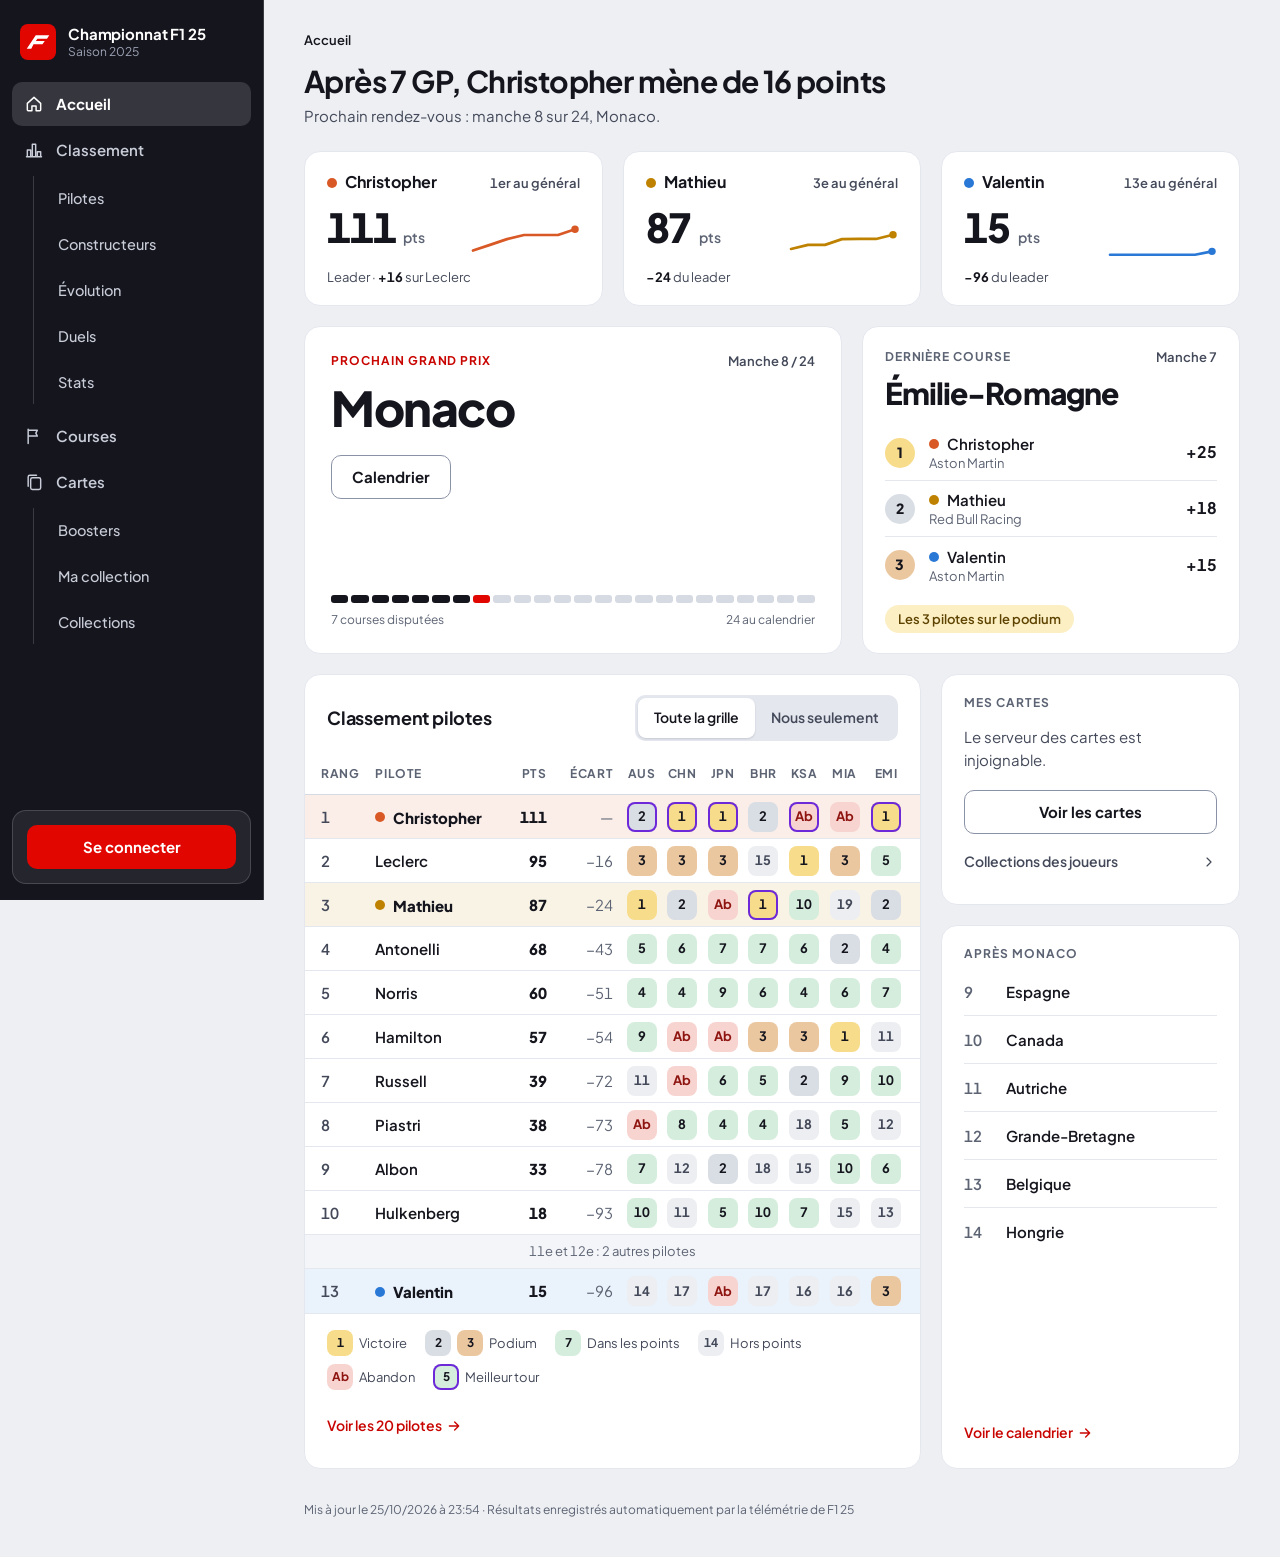
==== commit a78fb403: "Refonte : correctifs issus de la relecture indépendante (routeur, compte, focus, couleurs, fenêtres " ====
--- a/docs/index.html
+++ b/docs/index.html
@@ -316,6 +316,7 @@
 
         <section class="panneau section" id="pronostics" hidden>
           <h2 class="sr-seulement">Pronostics</h2>
+          <div id="pronos-corps">
           <div class="puces pronos-tete" id="pronos-etat"></div>
           <p class="aide">Avant chaque Grand Prix, devinez le meilleur d’entre vous et l’ordre d’arrivée des pilotes : un pari juste rapporte des boosters.</p>
           <details class="det">
@@ -340,6 +341,7 @@
           <div id="pronos-historique"></div>
           <h3>Classement des pronostics</h3>
           <div class="tableau-defilant"><table id="pronos-classement"></table></div>
+          </div>
         </section>
       </main>
 
@@ -366,8 +368,8 @@
   </div>
 
   <div class="modale" id="modale-connexion" hidden>
-    <form class="modale-contenu" id="form-connexion" novalidate>
-      <h2>Connexion</h2>
+    <form class="modale-contenu" id="form-connexion" novalidate role="dialog" aria-modal="true" aria-labelledby="connexion-titre">
+      <h2 id="connexion-titre">Connexion</h2>
       <div class="bascule connexion-mode" id="connexion-mode" role="group" aria-label="Type de compte" hidden>
         <button type="button" data-mode="pilote" aria-pressed="true">Pilote</button>
         <button type="button" data-mode="spectateur" aria-pressed="false">Spectateur</button>
--- a/docs/site.css
+++ b/docs/site.css
@@ -190,7 +190,11 @@
 .marque b { display: block; font-size: 15px; line-height: 20px; font-weight: 700; letter-spacing: -0.01em; }
 .marque small { display: block; font-size: 12px; line-height: 16px; color: var(--lat-3); }
 
-.menu { flex: 1 1 auto; min-height: 0; display: flex; flex-direction: column; gap: 2px; overflow-y: auto; overscroll-behavior: contain; scrollbar-width: thin; }
+.menu {
+  flex: 1 1 auto; min-height: 0; display: flex; flex-direction: column; gap: 2px; overflow-y: auto; overscroll-behavior: contain;
+  scrollbar-width: thin; scrollbar-color: rgba(255, 255, 255, 0.28) transparent;
+}
+.menu :focus-visible, .lien-lateral:focus-visible, .deco:focus-visible { outline-offset: -2px; }
 .menu-lien {
   display: flex; align-items: center; gap: 12px; min-height: 44px; padding: 0 12px; border-radius: 10px;
   font-size: 15px; font-weight: 600; color: var(--lat-2); text-decoration: none;
@@ -209,7 +213,7 @@
 }
 
 /* Compte (rempli par cartes.js) : en bas de la barre latérale */
-.lateral-compte { flex: none; padding-top: 12px; display: flex; flex-direction: column; gap: 4px; }
+.lateral .compte { flex: none; padding-top: 12px; display: flex; flex-direction: column; gap: 4px; }
 .compte-carte {
   display: flex; flex-direction: column; gap: 12px; padding: 14px; border-radius: 14px;
   background: rgba(255, 255, 255, 0.07); border: 1px solid var(--lat-ligne);
@@ -220,11 +224,17 @@
   background: #2B2E3D; color: #fff; font-weight: 700; font-size: 16px; box-shadow: 0 0 0 2px var(--couleur, #8D99AE);
 }
 .compte-qui { min-width: 0; }
-.compte-qui b { display: block; font-size: 15px; line-height: 20px; overflow: hidden; text-overflow: ellipsis; white-space: nowrap; }
+.compte-nom { display: flex; align-items: center; gap: 6px; min-width: 0; }
+.compte-nom b { flex: 0 1 auto; min-width: 0; font-size: 15px; line-height: 20px; overflow: hidden; text-overflow: ellipsis; white-space: nowrap; }
 .compte-qui small { display: block; font-size: 13px; line-height: 18px; color: var(--lat-2); }
 .compte-texte { margin: 0; font-size: 13px; line-height: 19px; color: var(--lat-2); }
+.compte-lien {
+  min-height: 36px; padding: 0 8px; border: 0; border-radius: 8px; background: none; cursor: pointer;
+  color: var(--lat-2); font-size: 13px; font-weight: 600; text-decoration: underline; text-underline-offset: 3px;
+}
+.compte-lien:hover { color: #fff; }
 .compte-role {
-  display: inline-block; margin-left: 6px; padding: 0 7px; border-radius: 999px; vertical-align: 1px;
+  flex: none; padding: 0 7px; border-radius: 999px;
   background: rgba(255, 255, 255, 0.14); color: var(--lat-1); font-size: 11px; font-weight: 700; line-height: 18px; letter-spacing: 0.03em;
 }
 .compte-carte .btn { min-height: 44px; padding: 8px 12px; white-space: normal; text-align: center; line-height: 1.25; }
@@ -245,6 +255,20 @@
   .sous-menu .menu-lien { min-height: 36px; }
   .compte-carte { gap: 10px; padding: 12px; }
   .lien-lateral, .deco { min-height: 38px; }
+}
+
+/* Fenêtre très basse (portable 13 pouces, téléphone à l'horizontale) : on garde l'essentiel, le menu défile pour le reste */
+@media (min-width: 901px) and (max-height: 700px) {
+  .lateral { padding-top: 10px; padding-bottom: 8px; }
+  .marque { padding-bottom: 8px; }
+  .marque small { display: none; }
+  .menu-lien { min-height: 34px; }
+  .sous-menu .menu-lien { min-height: 32px; }
+  .sous-menu .menu-lien[aria-current="page"]::before { top: 8px; bottom: 8px; }
+  .lateral .compte { padding-top: 8px; }
+  .compte-carte { gap: 8px; padding: 10px; }
+  .compte-carte .btn:not(#btn-connexion), .compte-lien { display: none; }
+  .lien-lateral, .deco { min-height: 34px; }
 }
 
 .zone { flex: 1 1 0; min-width: 0; min-height: 100vh; display: flex; flex-direction: column; }
@@ -392,6 +416,7 @@
 
 /* --- Téléphone et petites fenêtres : barre d'application en haut, onglets en bas ------ */
 @media (max-width: 900px) {
+  html { scroll-padding-bottom: calc(64px + env(safe-area-inset-bottom, 0px) + 16px); }   /* la barre d'onglets collante ne masque pas l'élément qui prend le focus */
   .site { display: flex; flex-direction: column; align-items: stretch; min-height: 100vh; min-height: 100dvh; }
   .lateral { display: none; }
   .zone { flex: 1 0 auto; min-height: 0; }
@@ -418,6 +443,7 @@
     background: var(--carte); border: 1px solid var(--bord); color: var(--t2); font-size: 14px; font-weight: 600; text-decoration: none;
   }
   .sous-menu-mobile a[aria-current="page"] { background: var(--lat); border-color: var(--lat); color: #fff; }
+  .sous-menu-mobile a:focus-visible { outline-offset: -3px; }   /* la rangée défile : un anneau extérieur serait rogné */
   .grille { grid-template-columns: minmax(0, 1fr); gap: 16px; }
   .c3, .c4, .c5, .c6, .c7, .c8, .c12 { grid-column: auto; }
   .bloc { padding: 18px; }
@@ -433,6 +459,10 @@
   .notification { bottom: calc(76px + env(safe-area-inset-bottom)); }
 }
 
+@media (pointer: coarse) {
+  .seg button, .bascule button { min-height: 44px; }
+}
+
 /* Compte sur téléphone : bouton dans la barre d'application et petit menu qui s'ouvre dessous */
 .avatar-bouton { display: grid; place-items: center; width: 44px; height: 44px; padding: 0; border: 0; background: none; cursor: pointer; }
 .btn-barre {
@@ -443,7 +473,9 @@
   position: absolute; top: calc(100% + 6px); right: 8px; width: min(320px, calc(100vw - 16px)); display: flex; flex-direction: column; gap: 12px;
   padding: 16px; border-radius: 14px; background: var(--carte); color: var(--t1); border: 1px solid var(--bord); box-shadow: 0 16px 40px var(--ombre-lg);
 }
+.menu-compte[hidden] { display: none; }
 .menu-compte .compte-qui small { color: var(--t2); }
+.menu-compte .compte-role { background: var(--carte-2); color: var(--t2); box-shadow: inset 0 0 0 1px var(--bord); }
 .menu-compte .compte-texte { color: var(--t2); }
 .menu-compte .deco { color: var(--t2); }
 .menu-compte .deco:hover { background: var(--carte-2); color: var(--t1); }
@@ -451,3 +483,9 @@
 @media (prefers-reduced-motion: reduce) {
   .notification { animation: none; }
 }
+
+/* Contraste forcé (Windows) : les pastilles gardent leur couleur et le meilleur tour son contour */
+@media (forced-colors: active) {
+  .pt, .pastille { forced-color-adjust: none; }
+  .r.mt { outline: 2px solid CanvasText; outline-offset: -2px; }
+}
--- a/docs/classement.css
+++ b/docs/classement.css
@@ -7,7 +7,11 @@
 /* --- Briques communes ------------------------------------------------------ */
 .cl-haut { display: flex; align-items: center; justify-content: space-between; gap: 12px; }
 .cl-note { font-size: 13px; font-weight: 600; color: var(--t2); }
-.cl-nm { display: inline-flex; align-items: center; gap: 8px; font-weight: 600; }
+.cl-nm { display: inline-flex; align-items: center; gap: 8px; max-width: 100%; font-weight: 600; }
+.cl-nom { min-width: 0; overflow: hidden; text-overflow: ellipsis; white-space: nowrap; }   /* un pseudo de 32 caractères ne doit pas pousser les points hors de l'écran */
+.cl-pilote { max-width: 260px; }
+.cl-qui b { overflow: hidden; text-overflow: ellipsis; white-space: nowrap; }
+.cl-qui b .cl-nm { max-width: 100%; }
 .cl-joueur .cl-nm { font-weight: 800; }
 .cl-eq { display: inline-flex; align-items: center; gap: 8px; color: var(--t2); }
 .cl-eq i { width: 10px; height: 10px; border-radius: 3px; flex: none; }
@@ -28,6 +32,7 @@
 
 /* Tableaux du classement : boîte défilante, colonnes figées à gauche */
 .cl-defile { overflow-x: auto; }
+.cl-defile:focus-visible { outline-offset: -3px; border-radius: 12px; }   /* le parent coupe tout ce qui dépasse : l'anneau de focus se dessine à l'intérieur */
 .cl-defile table { border-collapse: separate; border-spacing: 0; }
 .cl-defile th.cl-d, .cl-defile td.cl-d { text-align: right; }
 .cl-defile th.cl-c, .cl-defile td.cl-c { text-align: center; padding: 0 3px; }
@@ -37,6 +42,7 @@
 .cl-defile td.cl-pts { font-weight: 800; }
 .cl-defile td.cl-ecart { color: var(--t3); }
 .cl-defile td.cl-col-vp { color: var(--t2); }
+.cl-defile tr.cl-joueur { --ligne-fond: var(--carte-2); }   /* repli sans color-mix() */
 .cl-defile tr.cl-joueur { --ligne-fond: color-mix(in srgb, var(--c) 10%, var(--carte)); }
 .cl-defile tr.cl-equipe { --ligne-fond: var(--carte-2); }
 .cl-defile tr.cl-sep td { height: 34px; padding: 0; text-align: center; font-size: 13px; color: var(--t3); background: var(--carte-2); }
@@ -327,3 +333,11 @@
   .cl-gpt-h { flex-wrap: wrap; row-gap: 4px; }
   .cl-vq { flex-direction: column; align-items: flex-start; gap: 0; }
 }
+
+/* Très petits téléphones (360 px) : le tableau de l'accueil se resserre pour tenir sans défiler */
+@media (max-width: 380px) {
+  .cl-t-accueil th:first-child, .cl-t-accueil td:first-child { width: 32px; padding-left: 12px; }
+  .cl-t-accueil th.cl-c { width: 30px; }
+  .cl-t-accueil td.cl-c:last-child, .cl-t-accueil th.cl-c:last-child { width: 36px; padding-right: 8px; }
+  .cl-t-accueil .r { min-width: 26px; padding: 0 2px; }
+}
